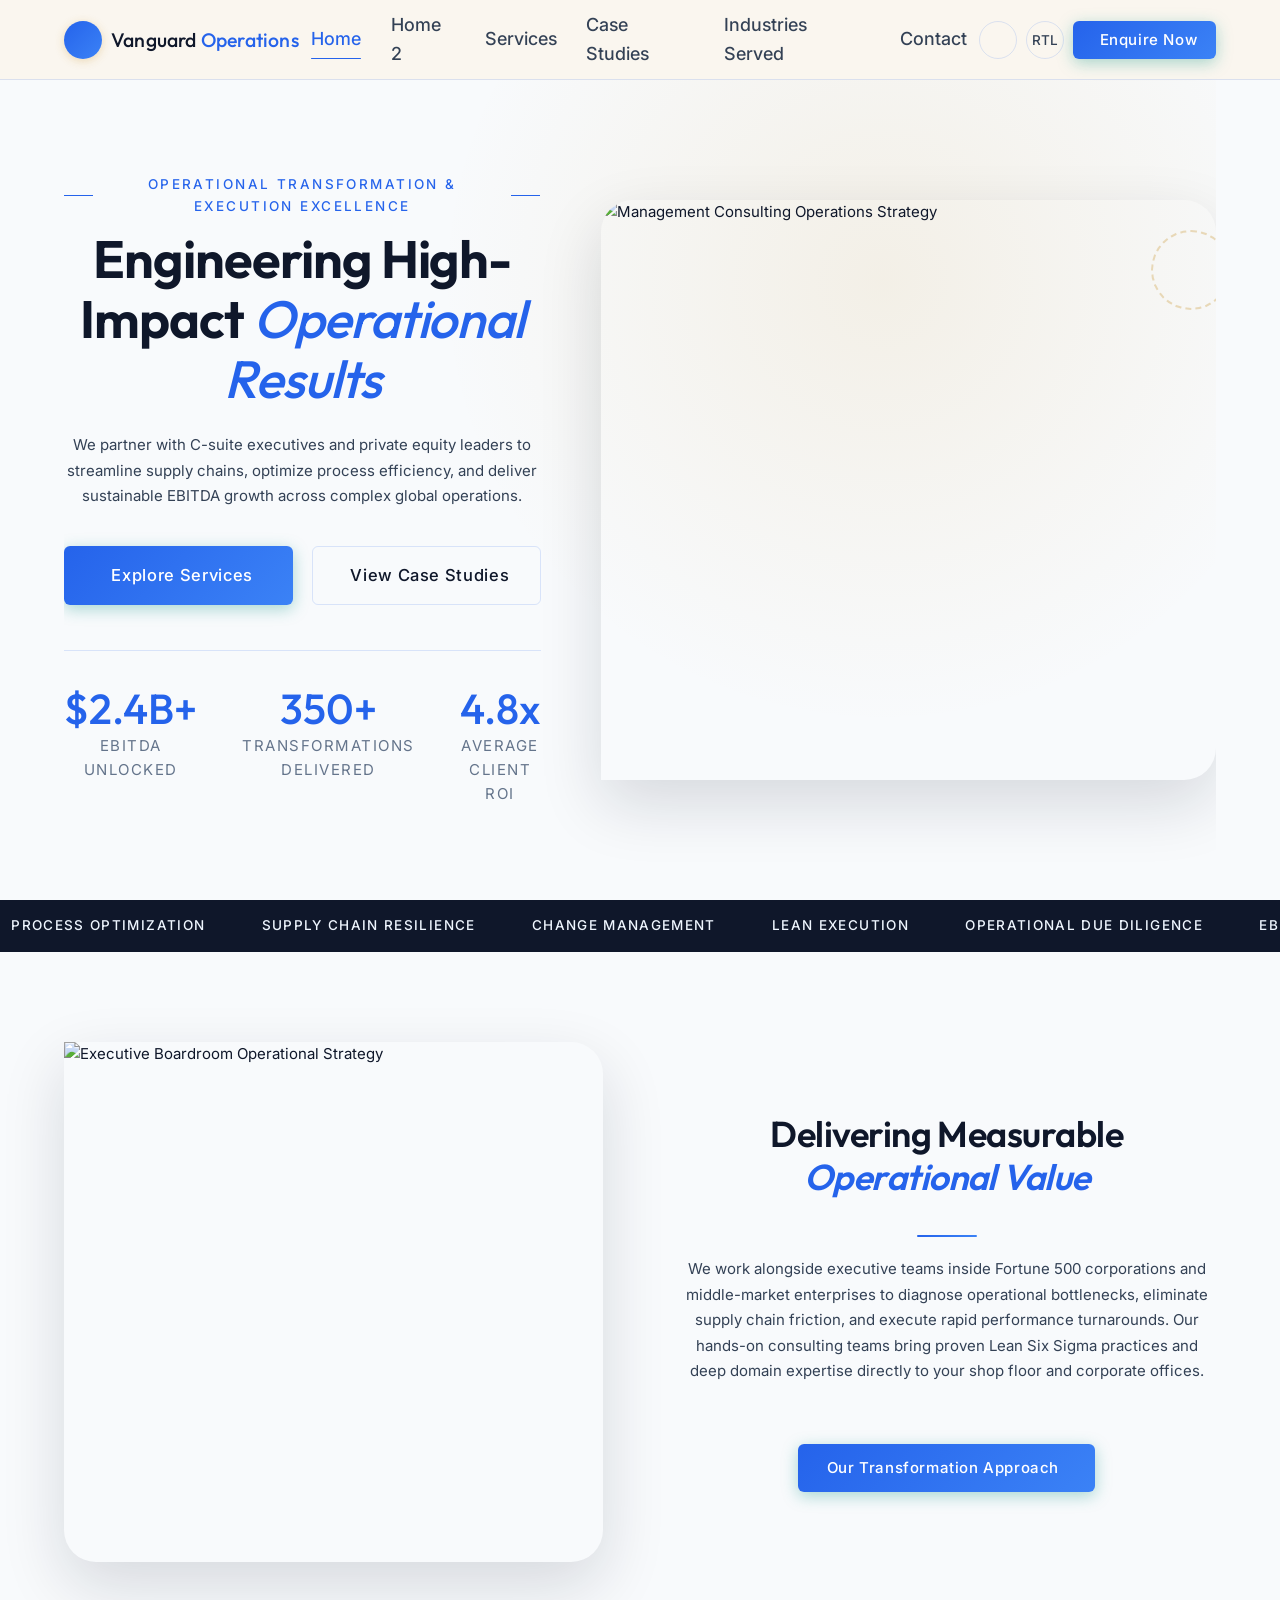
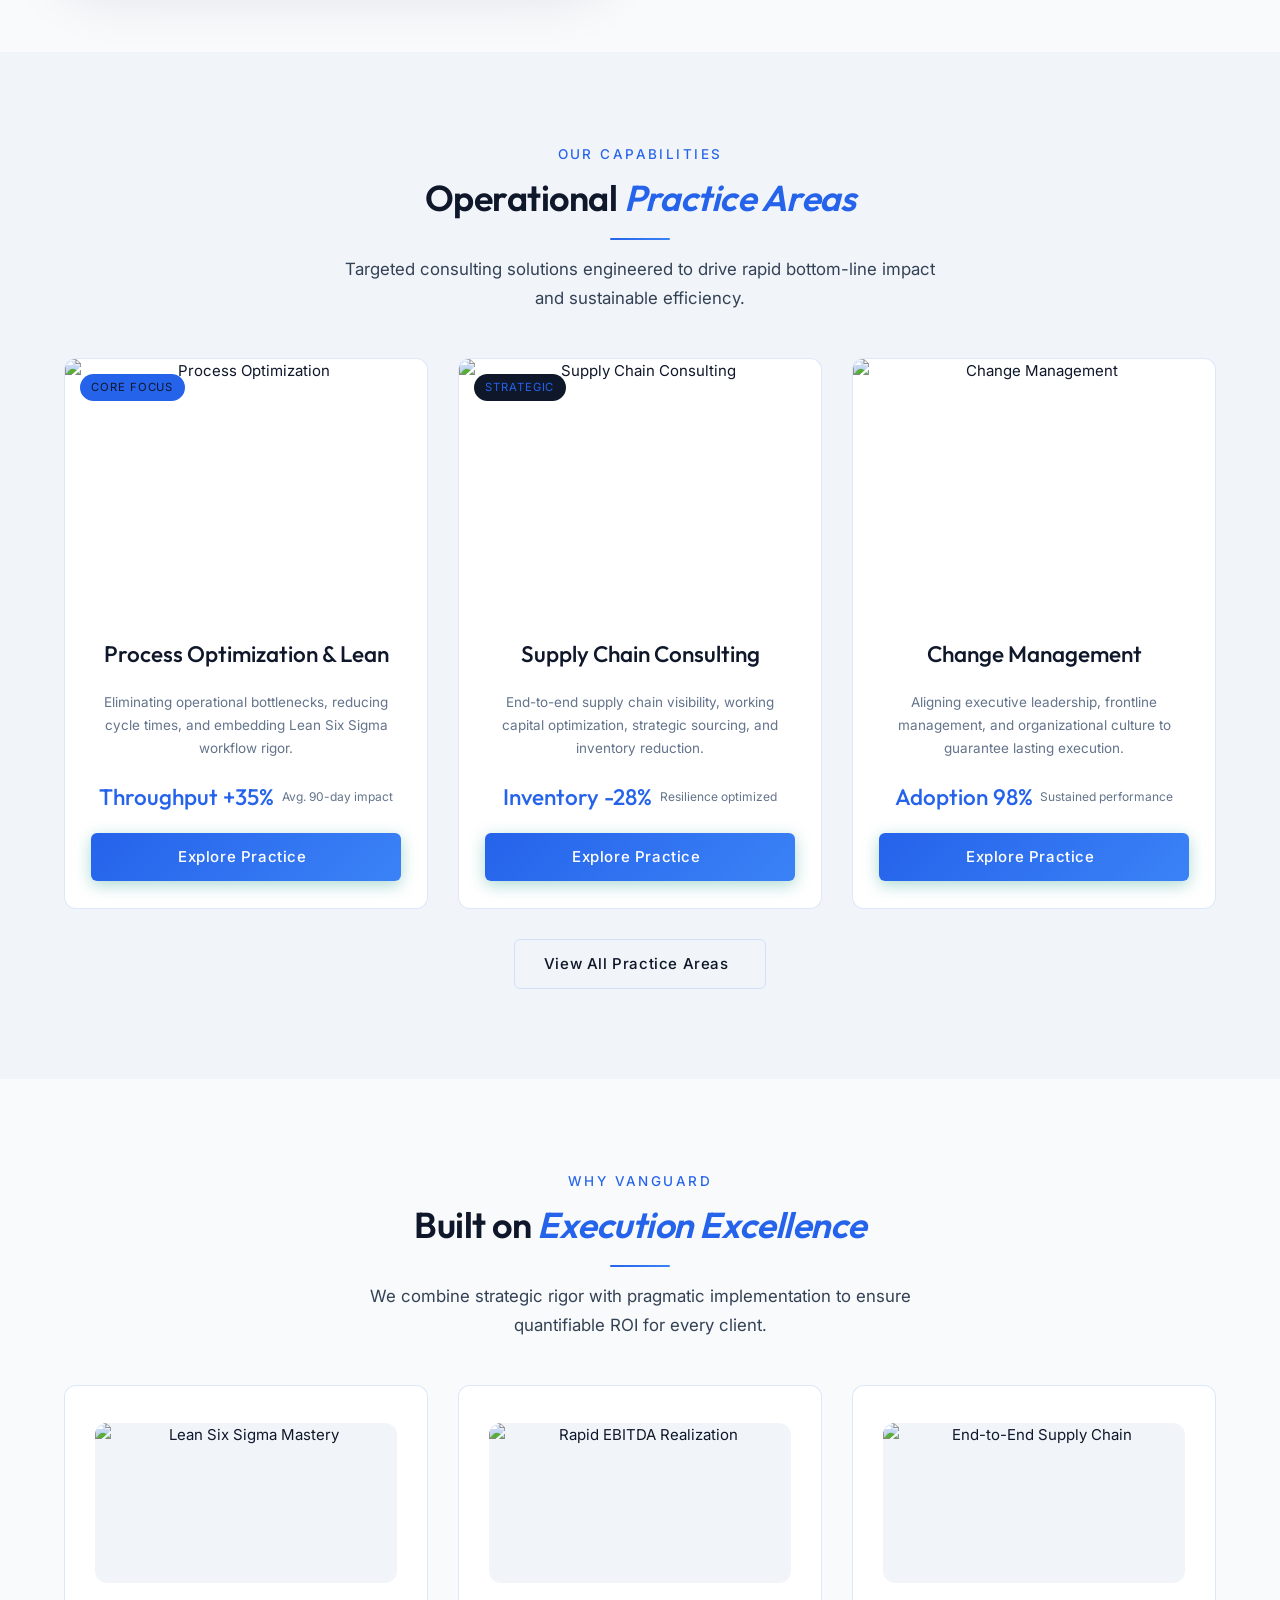
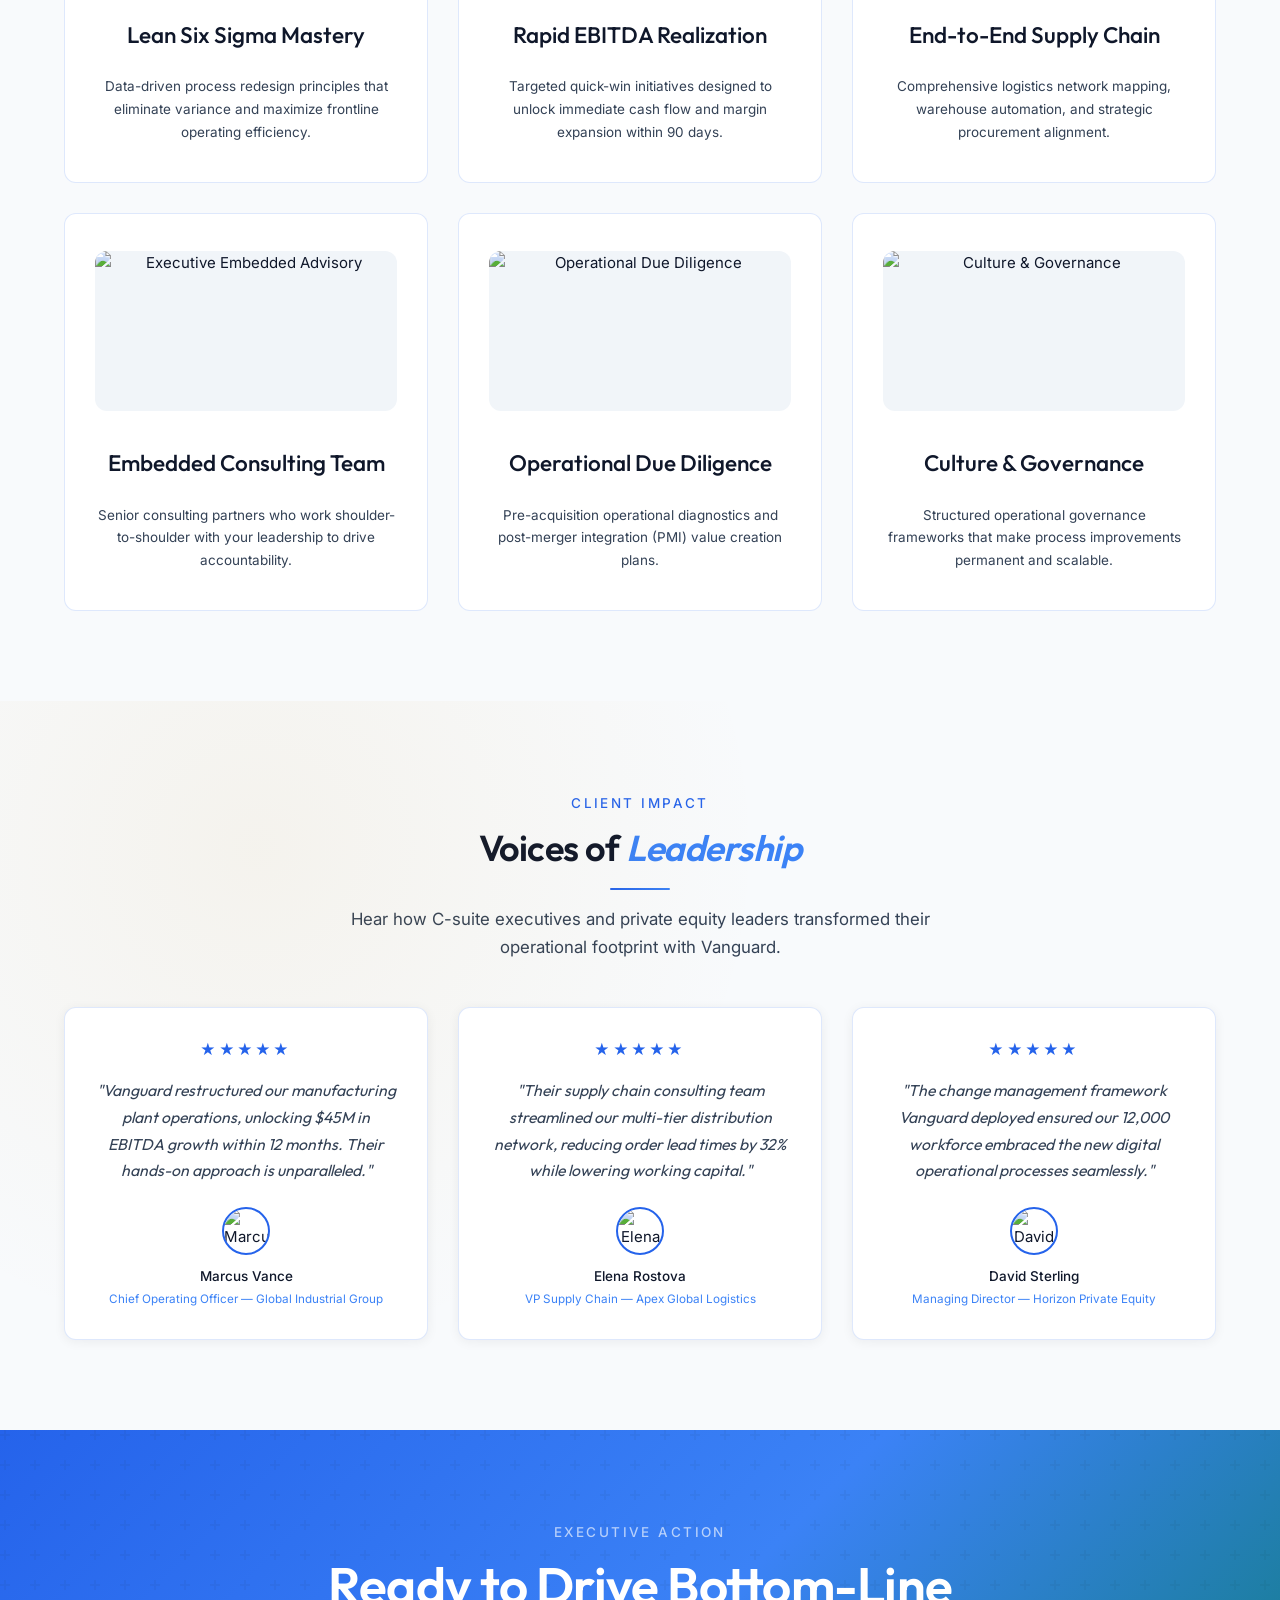
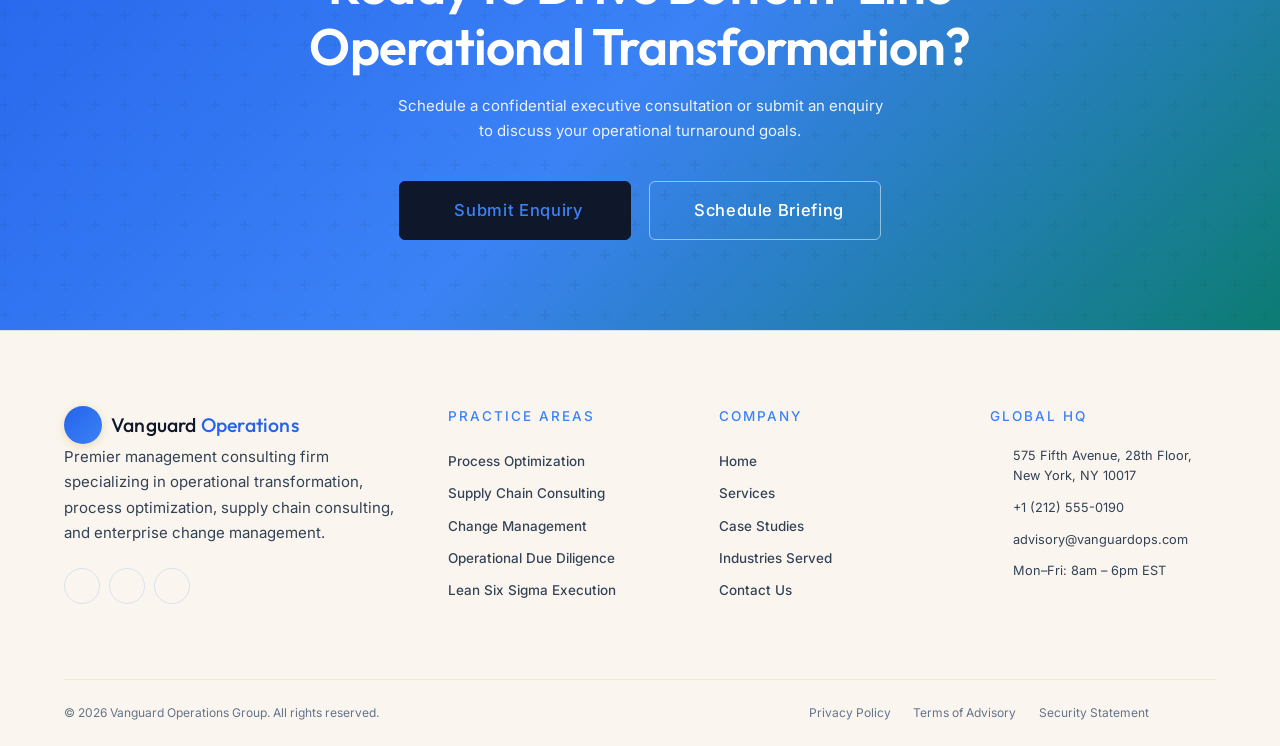
==== index.html @ e8872452 "Initial commit" ====
<!DOCTYPE html>
<html lang="en" data-theme="light" dir="ltr">

<head>
  <meta charset="UTF-8" />
  <meta name="viewport" content="width=device-width, initial-scale=1.0" />
  <title>Vanguard Operations Group — Operational Transformation & Management Consulting</title>
  <link rel="icon" href="assets/images/favicon.svg" type="image/svg+xml" />
  <link rel="icon" href="assets/images/favicon.png" type="image/png" />

  <link rel="apple-touch-icon" href="assets/images/favicon.png" />
  <meta name="description"
    content="Management consulting firm focused on operational transformation, process optimization, supply chain consulting, and change management. Sustainable EBITDA expansion for global enterprises." />

  <link rel="stylesheet" href="assets/css/style.css" />
  <link rel="stylesheet" href="assets/css/dark-mode.css" />
  <link rel="stylesheet" href="assets/css/rtl.css" />
  <link rel="stylesheet" href="https://cdnjs.cloudflare.com/ajax/libs/remixicon/4.2.0/remixicon.min.css" />
</head>

<body>

  <!-- Header -->
  <header class="header" id="header">
    <div class="header-inner">
      <a href="index.html" class="brand">
        <div class="brand-logo"><i class="ri-line-chart-line"></i></div>
        <div>
          <div class="brand-name">Vanguard <span>Operations</span></div>
        </div>
      </a>
      <!-- Desktop Nav -->
      <nav class="nav-desktop" aria-label="Main Navigation">
        <a href="index.html" class="nav-link active">Home</a>
        <a href="pages/home2.html" class="nav-link">Home 2</a>
        <a href="pages/services.html" class="nav-link">Services</a>
        <a href="pages/case-studies.html" class="nav-link">Case Studies</a>
        <a href="pages/industries.html" class="nav-link">Industries Served</a>
        <a href="pages/contact.html" class="nav-link">Contact</a>
      </nav>
      <!-- Actions -->
      <div class="header-actions">
        <button class="icon-btn theme-toggle" aria-label="Toggle Theme" title="Toggle Theme">
          <i class="ri-moon-line"></i>
        </button>
        <button class="icon-btn rtl-toggle" aria-label="Toggle RTL" title="Toggle Direction">
          RTL
        </button>
        <a href="pages/enquire.html" class="btn btn-primary btn-sm">
          <i class="ri-mail-send-line"></i> Enquire Now
        </a>
        <button class="hamburger" aria-label="Toggle Menu" aria-expanded="false">
          <span></span><span></span><span></span>
        </button>
      </div>
    </div>
  </header>

  <!-- Mobile Menu -->
  <div class="mobile-menu" id="mobile-menu">
    <a href="index.html" class="mobile-nav-link active">Home</a>
    <a href="pages/home2.html" class="mobile-nav-link">Home 2</a>
    <a href="pages/services.html" class="mobile-nav-link">Services</a>
    <a href="pages/case-studies.html" class="mobile-nav-link">Case Studies</a>
    <a href="pages/industries.html" class="mobile-nav-link">Industries Served</a>
    <a href="pages/contact.html" class="mobile-nav-link">Contact</a>
    <div class="mobile-actions">
      <button class="icon-btn theme-toggle" aria-label="Theme"><i class="ri-moon-line"></i></button>
      <button class="icon-btn rtl-toggle" aria-label="RTL">RTL</button>
      <a href="pages/enquire.html" class="btn btn-primary btn-sm"><i class="ri-mail-send-line"></i> Enquire Now</a>
    </div>
  </div>

  <main>

    <!-- ── SECTION 1: Hero ── -->
    <section class="section" style="padding-top:0; padding-bottom:0">
      <div class="container">
        <div class="hero">
          <div class="hero-content">
            <span class="hero-eyebrow">Operational Transformation & Execution Excellence</span>
            <h1>Engineering High-Impact <em>Operational Results</em></h1>
            <p class="hero-desc">
              We partner with C-suite executives and private equity leaders to streamline supply chains, optimize process efficiency, and deliver sustainable EBITDA growth across complex global operations.
            </p>
            <div class="hero-ctas">
              <a href="pages/services.html" class="btn btn-primary btn-lg">
                <i class="ri-settings-5-line"></i> Explore Services
              </a>
              <a href="pages/case-studies.html" class="btn btn-secondary btn-lg">
                <i class="ri-bar-chart-box-line"></i> View Case Studies
              </a>
            </div>
            <div class="hero-stats">
              <div>
                <span class="hero-stat-num">$2.4B+</span>
                <span class="hero-stat-label">EBITDA Unlocked</span>
              </div>
              <div>
                <span class="hero-stat-num">350+</span>
                <span class="hero-stat-label">Transformations Delivered</span>
              </div>
              <div>
                <span class="hero-stat-num">4.8x</span>
                <span class="hero-stat-label">Average Client ROI</span>
              </div>
            </div>
          </div>
          <div class="hero-visual">
            <img src="https://images.unsplash.com/photo-1551836022-d5d88e9218df?auto=format&fit=crop&w=1200&q=80"
              alt="Management Consulting Operations Strategy" class="hero-img-main" loading="eager" />

            <div class="hero-dot"></div>
          </div>
        </div>
      </div>
    </section>

    <!-- ── Marquee Strip ── -->
    <div class="marquee-strip">
      <div class="marquee-track">
        <span class="marquee-item"><i class="ri-settings-5-line"></i> Process Optimization</span>
        <span class="marquee-item"><i class="ri-truck-line"></i> Supply Chain Resilience</span>
        <span class="marquee-item"><i class="ri-team-line"></i> Change Management</span>
        <span class="marquee-item"><i class="ri-pulse-line"></i> Lean Execution</span>
        <span class="marquee-item"><i class="ri-shield-keyhole-line"></i> Operational Due Diligence</span>
        <span class="marquee-item"><i class="ri-funds-box-line"></i> EBITDA Expansion</span>
        <span class="marquee-item"><i class="ri-global-line"></i> Global Logistics</span>
      </div>
    </div>

    <!-- ── SECTION 2: About / Story ── -->
    <section class="about-section reveal" id="about">
      <div class="container">
        <div class="about-grid">
          <div class="about-img-wrap">
            <img src="https://images.unsplash.com/photo-1460925895917-afdab827c52f?auto=format&fit=crop&w=1000&q=80"
              alt="Executive Boardroom Operational Strategy" class="about-img-main" loading="lazy" />
          </div>
          <div>
            <h2 class="section-title" style="text-align:left"> Delivering Measurable <em
                style="font-style:italic;color:var(--gold)">Operational Value</em></h2>
            <div class="divider-gold" style="margin:1rem 0 1.5rem 0"></div>

            <p style="margin-bottom:2rem">
              We work alongside executive teams inside Fortune 500 corporations and middle-market enterprises to diagnose operational bottlenecks, eliminate supply chain friction, and execute rapid performance turnarounds. Our hands-on consulting teams bring proven Lean Six Sigma practices and deep domain expertise directly to your shop floor and corporate offices.
            </p>

            <div style="margin-top:2rem">
              <a href="pages/services.html" class="btn btn-primary">Our Transformation Approach <i class="ri-arrow-right-line"></i></a>
            </div>
          </div>
        </div>
      </div>
    </section>

    <!-- ── SECTION 3: Core Services ── -->
    <section class="products-section reveal" id="products">
      <div class="container">
        <div class="section-header">
          <span class="section-label">Our Capabilities</span>
          <h2 class="section-title">Operational <em style="font-style:italic;color:var(--gold)">Practice Areas</em></h2>
          <div class="divider-gold"></div>
          <p class="section-subtitle">Targeted consulting solutions engineered to drive rapid bottom-line impact and sustainable efficiency.</p>
        </div>
        <div class="products-grid">
          <div class="product-card reveal reveal-delay-1">
            <div class="product-card-img-wrap">
              <img
                src="https://images.unsplash.com/photo-1581091226825-a6a2a5aee158?auto=format&fit=crop&w=800&q=80"
                alt="Process Optimization" class="product-card-img" loading="lazy" />
              <span class="product-badge">Core Focus</span>
            </div>
            <div class="product-card-body">
              <h3>Process Optimization & Lean</h3>
              <p>Eliminating operational bottlenecks, reducing cycle times, and embedding Lean Six Sigma workflow rigor.</p>
              <div class="product-price">
                <span class="product-price-main">Throughput +35%</span>
                <span class="product-price-unit">Avg. 90-day impact</span>
              </div>
              <a href="pages/services.html" class="btn btn-primary w-full">Explore Practice <i
                  class="ri-arrow-right-line"></i></a>
            </div>
          </div>
          <div class="product-card reveal reveal-delay-2">
            <div class="product-card-img-wrap">
              <img
                src="https://images.unsplash.com/photo-1586528116311-ad8dd3c8310d?auto=format&fit=crop&w=800&q=80"
                alt="Supply Chain Consulting" class="product-card-img" loading="lazy" />
              <span class="product-badge" style="background:var(--espresso);color:var(--gold)">Strategic</span>
            </div>
            <div class="product-card-body">
              <h3>Supply Chain Consulting</h3>
              <p>End-to-end supply chain visibility, working capital optimization, strategic sourcing, and inventory reduction.</p>
              <div class="product-price">
                <span class="product-price-main">Inventory -28%</span>
                <span class="product-price-unit">Resilience optimized</span>
              </div>
              <a href="pages/services.html" class="btn btn-primary w-full">Explore Practice <i class="ri-arrow-right-line"></i></a>
            </div>
          </div>
          <div class="product-card reveal reveal-delay-3">
            <div class="product-card-img-wrap">
              <img src="https://images.unsplash.com/photo-1522071820081-009f0129c71c?auto=format&fit=crop&w=800&q=80"
                alt="Change Management" class="product-card-img" loading="lazy" />
            </div>
            <div class="product-card-body">
              <h3>Change Management</h3>
              <p>Aligning executive leadership, frontline management, and organizational culture to guarantee lasting execution.</p>
              <div class="product-price">
                <span class="product-price-main">Adoption 98%</span>
                <span class="product-price-unit">Sustained performance</span>
              </div>
              <a href="pages/services.html" class="btn btn-primary w-full">Explore Practice <i
                  class="ri-arrow-right-line"></i></a>
            </div>
          </div>
        </div>
        <div class="text-center mt-4">
          <a href="pages/services.html" class="btn btn-secondary">View All Practice Areas <i
              class="ri-arrow-right-line"></i></a>
        </div>
      </div>
    </section>

    <!-- ── SECTION 4: Why Vanguard ── -->
    <section class="features-section reveal" id="features">
      <div class="container">
        <div class="section-header">
          <span class="section-label">Why Vanguard</span>
          <h2 class="section-title">Built on <em style="font-style:italic;color:var(--gold)">Execution Excellence</em></h2>
          <div class="divider-gold"></div>
          <p class="section-subtitle">We combine strategic rigor with pragmatic implementation to ensure quantifiable ROI for every client.</p>
        </div>
        <div class="features-grid">
          <div class="feature-card reveal reveal-delay-1">
            <div class="feature-img-wrap">
              <img src="https://images.unsplash.com/photo-1454165804606-c3d57bc86b40?auto=format&fit=crop&w=600&q=80" alt="Lean Six Sigma Mastery"
                class="feature-img" />
            </div>
            <h3>Lean Six Sigma Mastery</h3>
            <p>Data-driven process redesign principles that eliminate variance and maximize frontline operating efficiency.</p>
          </div>
          <div class="feature-card reveal reveal-delay-2">
            <div class="feature-img-wrap">
              <img src="https://images.unsplash.com/photo-1551836022-d5d88e9218df?auto=format&fit=crop&w=600&q=80" alt="Rapid EBITDA Realization"
                class="feature-img" />
            </div>
            <h3>Rapid EBITDA Realization</h3>
            <p>Targeted quick-win initiatives designed to unlock immediate cash flow and margin expansion within 90 days.</p>
          </div>
          <div class="feature-card reveal reveal-delay-3">
            <div class="feature-img-wrap">
              <img src="https://images.unsplash.com/photo-1618042164219-62c820f10723?auto=format&fit=crop&w=600&q=80" alt="End-to-End Supply Chain"
                class="feature-img" />
            </div>
            <h3>End-to-End Supply Chain</h3>
            <p>Comprehensive logistics network mapping, warehouse automation, and strategic procurement alignment.</p>
          </div>
          <div class="feature-card reveal reveal-delay-1">
            <div class="feature-img-wrap">
              <img src="https://images.unsplash.com/photo-1573496359142-b8d87734a5a2?auto=format&fit=crop&w=600&q=80" alt="Executive Embedded Advisory"
                class="feature-img" />
            </div>
            <h3>Embedded Consulting Team</h3>
            <p>Senior consulting partners who work shoulder-to-shoulder with your leadership to drive accountability.</p>
          </div>
          <div class="feature-card reveal reveal-delay-2">
            <div class="feature-img-wrap">
              <img src="https://images.unsplash.com/photo-1507679799987-c73779587ccf?auto=format&fit=crop&w=600&q=80"
                alt="Operational Due Diligence" class="feature-img" />
            </div>
            <h3>Operational Due Diligence</h3>
            <p>Pre-acquisition operational diagnostics and post-merger integration (PMI) value creation plans.</p>
          </div>
          <div class="feature-card reveal reveal-delay-3">
            <div class="feature-img-wrap">
              <img src="https://images.unsplash.com/photo-1521737711867-e3b97375f902?auto=format&fit=crop&w=600&q=80" alt="Culture & Governance"
                class="feature-img" />
            </div>
            <h3>Culture & Governance</h3>
            <p>Structured operational governance frameworks that make process improvements permanent and scalable.</p>
          </div>
        </div>
      </div>
    </section>

    <!-- ── SECTION 5: Testimonials ── -->
    <section class="testimonials-section reveal" id="testimonials">
      <div class="container">
        <div class="section-header">
          <span class="section-label">Client Impact</span>
          <h2 class="section-title">Voices of <em style="font-style:italic;color:var(--gold-light)">Leadership</em></h2>
          <div class="divider-gold"></div>
          <p class="section-subtitle">Hear how C-suite executives and private equity leaders transformed their operational footprint with Vanguard.</p>
        </div>
        <div class="testimonials-grid">
          <div class="testimonial-card reveal reveal-delay-1">
            <div class="testimonial-stars">★★★★★</div>
            <p class="testimonial-text">"Vanguard restructured our manufacturing plant operations, unlocking $45M in EBITDA growth within 12 months. Their hands-on approach is unparalleled."</p>
            <img src="https://images.unsplash.com/photo-1560250097-0b93528c311a?w=150&h=150&fit=crop" alt="Marcus Vance"
              class="testimonial-avatar" loading="lazy" />
            <span class="testimonial-name">Marcus Vance</span>
            <span class="testimonial-role">Chief Operating Officer — Global Industrial Group</span>
          </div>
          <div class="testimonial-card reveal reveal-delay-2">
            <div class="testimonial-stars">★★★★★</div>
            <p class="testimonial-text">"Their supply chain consulting team streamlined our multi-tier distribution network, reducing order lead times by 32% while lowering working capital."</p>
            <img src="https://images.unsplash.com/photo-1573496359142-b8d87734a5a2?w=150&h=150&fit=crop" alt="Elena Rostova"
              class="testimonial-avatar" loading="lazy" />
            <span class="testimonial-name">Elena Rostova</span>
            <span class="testimonial-role">VP Supply Chain — Apex Global Logistics</span>
          </div>
          <div class="testimonial-card reveal reveal-delay-3">
            <div class="testimonial-stars">★★★★★</div>
            <p class="testimonial-text">"The change management framework Vanguard deployed ensured our 12,000 workforce embraced the new digital operational processes seamlessly."</p>
            <img src="https://images.unsplash.com/photo-1519085360753-af0119f7cbe7?w=150&h=150&fit=crop" alt="David Sterling"
              class="testimonial-avatar" loading="lazy" />
            <span class="testimonial-name">David Sterling</span>
            <span class="testimonial-role">Managing Director — Horizon Private Equity</span>
          </div>
        </div>
      </div>
    </section>

    <!-- ── SECTION 6: CTA ── -->
    <section class="cta-section reveal">
      <div class="container">
        <span class="section-label" style="opacity:0.8">Executive Action</span>
        <h2>Ready to Drive Bottom-Line <br>Operational Transformation?</h2>
        <p>Schedule a confidential executive consultation or submit an enquiry to discuss your operational turnaround goals.</p>
        <div class="cta-btns">
          <a href="pages/contact.html" class="btn btn-dark btn-lg"><i class="ri-mail-send-line"></i> Submit Enquiry</a>
          <a href="pages/contact.html" class="btn btn-outline-white btn-lg"><i class="ri-phone-line"></i> Schedule Briefing</a>
        </div>
      </div>
    </section>

  </main>

  <!-- Footer -->
  <footer class="footer">
    <div class="container">
      <div class="footer-grid">
        <div class="footer-brand">
          <a href="index.html" class="brand">
            <div class="brand-logo"><i class="ri-line-chart-line"></i></div>
            <div class="brand-name">Vanguard <span>Operations</span></div>
          </a>
          <p class="footer-desc">Premier management consulting firm specializing in operational transformation, process optimization, supply chain consulting, and enterprise change management.</p>
          <div class="footer-socials">
            <a href="#" class="footer-social" aria-label="LinkedIn"><i class="ri-linkedin-line"></i></a>
            <a href="#" class="footer-social" aria-label="Twitter"><i class="ri-twitter-x-line"></i></a>
            <a href="#" class="footer-social" aria-label="YouTube"><i class="ri-youtube-line"></i></a>
          </div>
        </div>
        <div class="footer-col">
          <div class="footer-title">Practice Areas</div>
          <div class="footer-links">
            <a href="pages/services.html" class="footer-link">Process Optimization</a>
            <a href="pages/services.html" class="footer-link">Supply Chain Consulting</a>
            <a href="pages/services.html" class="footer-link">Change Management</a>
            <a href="pages/services.html" class="footer-link">Operational Due Diligence</a>
            <a href="pages/services.html" class="footer-link">Lean Six Sigma Execution</a>
          </div>
        </div>
        <div class="footer-col">
          <div class="footer-title">Company</div>
          <div class="footer-links">
            <a href="index.html" class="footer-link">Home</a>
            <a href="pages/services.html" class="footer-link">Services</a>
            <a href="pages/case-studies.html" class="footer-link">Case Studies</a>
            <a href="pages/industries.html" class="footer-link">Industries Served</a>
            <a href="pages/contact.html" class="footer-link">Contact Us</a>
          </div>
        </div>
        <div class="footer-col">
          <div class="footer-title">Global HQ</div>
          <div class="footer-links">
            <div class="footer-contact-item"><i class="ri-map-pin-line"></i><span>575 Fifth Avenue, 28th Floor, New York, NY 10017</span></div>
            <div class="footer-contact-item"><i class="ri-phone-line"></i><span>+1 (212) 555-0190</span></div>
            <div class="footer-contact-item"><i class="ri-mail-line"></i><span>advisory@vanguardops.com</span></div>
            <div class="footer-contact-item"><i class="ri-time-line"></i><span>Mon–Fri: 8am – 6pm EST</span></div>
          </div>
        </div>
      </div>
      <div class="footer-bottom">
        <p>© 2026 Vanguard Operations Group. All rights reserved.</p>
        <div class="footer-bottom-links">
          <a href="#">Privacy Policy</a>
          <a href="#">Terms of Advisory</a>
          <a href="#">Security Statement</a>
        </div>
      </div>
    </div>
  </footer>

  <script src="assets/js/main.js"></script>
</body>

</html>
---- assets/css/style.css ----
/* ============================================================
   VANGUARD OPERATIONS GROUP — Executive Operations Stylesheet
   Color Palette: Executive Slate Navy | Corporate Cobalt Blue | Crisp Off-White
   ============================================================ */

@import url('https://fonts.googleapis.com/css2?family=Inter:wght@100..900&family=Outfit:wght@100..900&display=swap');

/* ── CSS Variables ─────────────────────────────────────── */
:root {
  --espresso: #0F172A;
  /* Executive dark slate navy */
  --gold: #2563EB;
  /* Sharp corporate cobalt blue */
  --gold-light: #3B82F6;
  /* Vibrant electric sapphire */
  --gold-pale: #EFF6FF;
  /* Crisp ice blue tint */
  --ivory: #F8FAFC;
  /* Premium executive off-white */
  --ivory-dark: #F1F5F9;
  /* Soft light slate-grey */
  --ivory-mid: #E2E8F0;
  /* Medium slate border tint */
  --text-primary: #0F172A;
  /* Deep executive slate dark */
  --text-secondary: #334155;
  /* Slate charcoal body text */
  --text-muted: #64748B;
  /* Muted slate-grey */
  --bg-primary: #F8FAFC;
  /* Premium crisp light background */
  --bg-secondary: #F1F5F9;
  /* Soft executive light background */
  --bg-card: #FFFFFF;
  --border: rgba(37, 99, 235, 0.15);
  --shadow-sm: 0 2px 12px rgba(15, 23, 42, 0.06);
  --shadow-md: 0 8px 32px rgba(15, 23, 42, 0.10);
  --shadow-lg: 0 24px 64px rgba(15, 23, 42, 0.14);
  --shadow-gold: 0 8px 32px rgba(37, 99, 235, 0.22);
  --radius-sm: 6px;
  --radius-md: 12px;
  --radius-lg: 20px;
  --radius-xl: 32px;
  --font-display: 'Outfit', sans-serif;
  --font-body: 'Inter', sans-serif;
  --font-accent: 'Outfit', sans-serif;
  --transition: all 0.35s cubic-bezier(0.25, 0.46, 0.45, 0.94);
  --transition-fast: all 0.2s ease;
  --header-h: 80px;
  --section-pad: 100px;
  --container: 1280px;
}

/* ── Reset ──────────────────────────────────────────────── */
*,
*::before,
*::after {
  box-sizing: border-box;
  margin: 0;
  padding: 0;
}

html {
  scroll-behavior: smooth;
  font-size: 16px;
}

body {
  font-family: var(--font-body);
  background: var(--bg-primary);
  color: var(--text-primary);
  line-height: 1.6;
  overflow-x: hidden;
  transition: background 0.4s ease, color 0.4s ease;
}

img {
  max-width: 100%;
  height: auto;
  display: block;
}

a {
  text-decoration: none;
  color: inherit;
}

ul {
  list-style: none;
}

button {
  cursor: pointer;
  border: none;
  background: none;
  font-family: var(--font-body);
}

input,
textarea,
select {
  font-family: var(--font-body);
}

/* ── Scrollbar ──────────────────────────────────────────── */
::-webkit-scrollbar {
  width: 6px;
}

::-webkit-scrollbar-track {
  background: var(--bg-secondary);
}

::-webkit-scrollbar-thumb {
  background: var(--gold);
  border-radius: 3px;
}

/* ── Container ──────────────────────────────────────────── */
.container {
  width: 90%;
  max-width: var(--container);
  margin: 0 auto;
}

.container--sm {
  max-width: 860px;
}

.container--xs {
  max-width: 640px;
}

/* ── Typography ─────────────────────────────────────────── */
h1,
h2,
h3,
h4,
h5,
h6 {
  font-family: var(--font-display);
  line-height: 1.2;
  color: var(--text-primary);
}

h1 {
  font-size: clamp(4.5rem, 8vw, 6rem);
  font-weight: 580;
  letter-spacing: -0.02em;
}

h2 {
  font-size: clamp(3rem, 6vw, 4.5rem);
  font-weight: 540;
  letter-spacing: -0.01em;
}

h3 {
  font-size: clamp(2rem, 4vw, 3rem);
  font-weight: 520;
}

h4,
h5,
h6 {
  font-size: clamp(1.5rem, 3vw, 2rem);
  font-weight: 500;
}

p {
  font-size: clamp(0.9rem, 2vw, 1.2rem);
  font-weight: 410;
  color: var(--text-secondary);
  line-height: 1.75;
}

strong,
b {
  font-weight: 500;
}

/* ── Section Headings ───────────────────────────────────── */
.section-label {
  display: inline-block;
  font-family: var(--font-body);
  font-size: clamp(0.9rem, 2vw, 1.2rem);
  font-weight: 480;
  letter-spacing: 0.2em;
  text-transform: uppercase;
  color: var(--gold);
  margin-bottom: 1rem;
}

.section-title {
  font-family: var(--font-display);
  font-weight: inherit;
  color: var(--text-primary);
  margin-bottom: 1.25rem;
  text-align: center;
}

.section-subtitle {
  font-family: var(--font-body);
  color: var(--text-secondary);
  font-size: clamp(1.1rem, 2.5vw, 1.5rem);
  font-weight: 480;
  max-width: 600px;
  margin: 0 auto 3rem;
  text-align: center;
  line-height: 1.8;
}

.section-header {
  text-align: center;
  margin-bottom: 3.5rem;
}

.divider-gold {
  width: 60px;
  height: 2px;
  background: linear-gradient(90deg, var(--gold), var(--gold-light));
  margin: 1.25rem auto;
  border-radius: 2px;
}

/* ── Buttons ─────────────────────────────────────────────── */
.btn {
  display: inline-flex;
  align-items: center;
  justify-content: center;
  gap: 0.5rem;
  padding: 0.85rem 2rem;
  border-radius: var(--radius-sm);
  font-family: var(--font-body);
  font-size: clamp(0.9rem, 2vw, 1.2rem);
  font-weight: 510;
  letter-spacing: 0.04em;
  transition: var(--transition);
  position: relative;
  overflow: hidden;
  white-space: nowrap;
}

.btn::before {
  content: '';
  position: absolute;
  inset: 0;
  background: rgba(255, 255, 255, 0.1);
  opacity: 0;
  transition: var(--transition-fast);
}

.btn:hover::before {
  opacity: 1;
}

.btn-primary {
  background: linear-gradient(135deg, var(--gold), var(--gold-light));
  color: #ffffff;
  box-shadow: 0 4px 16px rgba(13, 148, 136, 0.35);
}

.btn-primary:hover {
  transform: translateY(-2px);
  box-shadow: 0 8px 28px rgba(13, 148, 136, 0.45);
  color: #ffffff;
}

.btn-secondary {
  background: transparent;
  color: var(--text-primary);
  border: 1.5px solid var(--border);
}

.btn-secondary:hover {
  border-color: var(--gold);
  color: var(--gold);
  transform: translateY(-2px);
  background: rgba(200, 146, 42, 0.06);
}

.btn-outline-white {
  background: transparent;
  color: #fff;
  border: 1.5px solid rgba(255, 255, 255, 0.5);
}

.btn-outline-white:hover {
  background: rgba(255, 255, 255, 0.12);
  border-color: #fff;
  transform: translateY(-2px);
}

.btn-dark {
  background: var(--espresso);
  color: var(--gold-light);
  border: 1.5px solid var(--espresso);
}

.btn-dark:hover {
  background: #2d1c0c;
  transform: translateY(-2px);
  box-shadow: var(--shadow-md);
}

.btn-sm {
  padding: 0.6rem 1.4rem;
  font-size: 0.9rem;
}

.btn-lg {
  padding: 1.1rem 2.6rem;
  font-size: 1rem;
}

.btn i {
  font-size: 0.95em;
}

/* ── Cards ───────────────────────────────────────────────── */
.card {
  background: var(--bg-card);
  border-radius: var(--radius-md);
  border: 1px solid var(--border);
  overflow: hidden;
  transition: var(--transition);
  text-align: center;
}

.card:hover {
  transform: translateY(-6px);
  box-shadow: var(--shadow-lg);
  border-color: rgba(200, 146, 42, 0.4);
}

.card-body {
  padding: 2rem;
}

.card-img {
  width: 100%;
  height: 220px;
  object-fit: cover;
  transition: var(--transition);
}

.card:hover .card-img {
  transform: scale(1.03);
}

.card-img-wrap {
  overflow: hidden;
}

/* ── Header / Navigation ────────────────────────────────── */
.header {
  position: fixed;
  top: 0;
  left: 0;
  right: 0;
  height: var(--header-h);
  z-index: 1000;
  background: rgba(250, 246, 238, 0.92);
  backdrop-filter: blur(16px);
  -webkit-backdrop-filter: blur(16px);
  border-bottom: 1px solid var(--border);
  transition: var(--transition);
}

.header.scrolled {
  box-shadow: var(--shadow-md);
  background: rgba(250, 246, 238, 0.97);
}

.header-inner {
  display: flex;
  align-items: center;
  justify-content: space-between;
  height: 100%;
  width: 90%;
  max-width: var(--container);
  margin: 0 auto;
}

/* Brand */
.brand {
  display: flex;
  align-items: center;
  gap: 0.6rem;
  text-decoration: none;
  flex-shrink: 0;
}

.brand-logo {
  width: 38px;
  height: 38px;
  background: linear-gradient(135deg, var(--gold), var(--gold-light));
  border-radius: 50%;
  display: flex;
  align-items: center;
  justify-content: center;
  font-size: 1.1rem;
  color: var(--espresso);
  font-weight: 500;
  box-shadow: 0 2px 10px rgba(200, 146, 42, 0.3);
  transition: var(--transition);
}

.brand:hover .brand-logo {
  transform: rotate(10deg) scale(1.05);
}

.brand-name {
  font-family: var(--font-display);
  font-size: 1.3rem;
  font-weight: 500;
  color: var(--text-primary);
  letter-spacing: 0.01em;
  line-height: 1.1;
}

.brand-name span {
  color: var(--gold);
}

.brand-tagline {
  font-family: var(--font-body);
  font-size: 0.6rem;
  letter-spacing: 0.12em;
  text-transform: uppercase;
  color: var(--text-muted);
  display: block;
}

/* Desktop Nav */
.nav-desktop {
  display: none;
  align-items: center;
  gap: 0.25rem;
}

.nav-link {
  font-family: var(--font-body);
  font-size: clamp(0.9rem, 2vw, 1.2rem);
  font-weight: 480;
  color: var(--text-secondary);
  padding: 0.5rem 0.85rem;
  border-radius: var(--radius-sm);
  transition: var(--transition-fast);
  position: relative;
}

.nav-link::after {
  content: '';
  position: absolute;
  bottom: 2px;
  left: 50%;
  right: 50%;
  height: 1.5px;
  background: var(--gold);
  transition: var(--transition-fast);
  border-radius: 2px;
}

.nav-link:hover {
  color: var(--gold);
}

.nav-link:hover::after,
.nav-link.active::after {
  left: 0.85rem;
  right: 0.85rem;
}

.nav-link.active {
  color: var(--gold);
}

/* Header Actions */
.header-actions {
  display: flex;
  align-items: center;
  gap: 0.6rem;
}

.icon-btn {
  width: 38px;
  height: 38px;
  border-radius: 50%;
  display: flex;
  align-items: center;
  justify-content: center;
  font-size: 0.9rem;
  color: var(--text-secondary);
  border: 1px solid var(--border);
  background: transparent;
  transition: var(--transition-fast);
  font-weight: 500;
}

.header-actions .icon-btn,
.header-actions .btn {
  display: none;
}

.header-actions .btn-sm {
  height: 38px;
  padding: 0 1.25rem;
  box-sizing: border-box;
}

@media (min-width: 1024px) {

  .header-actions .icon-btn,
  .header-actions .btn {
    display: inline-flex;
    align-items: center;
    justify-content: center;
    height: 38px;
  }
}

.icon-btn:hover {
  color: var(--gold);
  border-color: var(--gold);
  background: rgba(200, 146, 42, 0.06);
  transform: scale(1.05);
}

/* Hamburger */
.hamburger {
  display: flex;
  flex-direction: column;
  justify-content: space-between;
  width: 28px;
  height: 20px;
  cursor: pointer;
  padding: 0;
  background: transparent;
  border: none;
  z-index: 2000;
  position: relative;
  flex-shrink: 0;
}

.hamburger span {
  display: block;
  width: 100%;
  height: 3px;
  background-color: var(--text-primary);
  border-radius: 4px;
  transition: var(--transition);
}

.hamburger.open span:nth-child(1) {
  transform: translateY(8px) rotate(45deg);
}

.hamburger.open span:nth-child(2) {
  opacity: 0;
}

.hamburger.open span:nth-child(3) {
  transform: translateY(-8px) rotate(-45deg);
}

/* Mobile Menu */
.mobile-menu {
  position: fixed;
  top: var(--header-h);
  left: 0;
  right: 0;
  background: var(--bg-primary);
  border-bottom: 1px solid var(--border);
  padding: 1.5rem;
  z-index: 999;
  transform: translateY(-110%);
  opacity: 0;
  transition: var(--transition);
  box-shadow: var(--shadow-lg);
}

.mobile-menu.open {
  transform: translateY(0);
  opacity: 1;
}

.mobile-nav-link {
  display: block;
  padding: 1rem;
  font-family: var(--font-body);
  font-size: 1.05rem;
  font-weight: 500;
  color: var(--text-secondary);
  border-radius: var(--radius-sm);
  transition: var(--transition-fast);
  border-bottom: 1px solid var(--border);
  text-align: center;
}

.mobile-nav-link:hover {
  color: var(--gold);
  background: rgba(200, 146, 42, 0.06);
}

.mobile-nav-link.active {
  color: var(--gold) !important;
  background: rgba(200, 146, 42, 0.08) !important;
  font-weight: 500;
}

.mobile-nav-link:last-child {
  border-bottom: none;
}

.mobile-actions {
  display: flex;
  flex-wrap: wrap;
  align-items: center;
  justify-content: center;
  gap: 1.25rem;
  padding-top: 2rem;
  margin-top: 1rem;
  border-top: 1px solid var(--border);
}

.mobile-actions .btn {
  width: 100%;
  justify-content: center;
}

/* Desktop only: show at 1024+ */
@media (min-width: 1024px) {
  .nav-desktop {
    display: flex;
  }

  .hamburger {
    display: none;
  }

  .mobile-menu {
    display: none !important;
  }
}

/* ── Main Content Offset ────────────────────────────────── */
main {
  padding-top: var(--header-h);
}

/* ── Hero Section ───────────────────────────────────────── */
.hero {
  min-height: calc(100vh - var(--header-h));
  display: grid;
  grid-template-columns: 0.8fr 1.2fr;
  /* Increased image side width */
  align-items: center;
  gap: 4rem;
  padding: 5rem 0;
  position: relative;
  overflow: hidden;
}

.hero::before {
  content: '';
  position: absolute;
  top: -30%;
  right: -10%;
  width: 70vw;
  height: 70vw;
  max-width: 900px;
  max-height: 900px;
  border-radius: 50%;
  background: radial-gradient(circle, rgba(200, 146, 42, 0.1) 0%, transparent 70%);
  pointer-events: none;
}

.hero-content {
  animation: fadeInUp 0.9s ease both;
  display: flex;
  flex-direction: column;
  align-items: center;
  text-align: center;
}

.hero-eyebrow {
  display: inline-flex;
  align-items: center;
  justify-content: center;
  gap: 1rem;
  font-size: clamp(0.9rem, 2vw, 1.2rem);
  font-weight: 480;
  letter-spacing: 0.2em;
  text-transform: uppercase;
  color: var(--gold);
  margin-bottom: 1.5rem;
}

.hero-eyebrow::before,
.hero-eyebrow::after {
  content: '';
  display: block;
  width: 40px;
  height: 1.5px;
  background: var(--gold);
}

.hero h1 {
  font-family: var(--font-display);
  font-size: clamp(4.5rem, 8vw, 6rem);
  font-weight: 580;
  margin-bottom: 1.5rem;
  color: var(--text-primary);
}

.hero h1 em {
  font-style: italic;
  color: var(--gold);
  font-weight: 500;
}

.hero-desc {
  font-size: 1.05rem;
  color: var(--text-secondary);
  margin-bottom: 2.5rem;
  max-width: 540px;
  margin-left: auto;
  margin-right: auto;
  line-height: 1.8;
}

.hero-ctas {
  display: grid;
  grid-auto-flow: column;
  grid-auto-columns: 1fr;
  gap: 1.25rem;
  justify-content: center;
  max-width: max-content;
  margin: 0 auto;
}

.hero-ctas .btn {
  justify-content: center;
  white-space: nowrap;
}

@media (max-width: 550px) {
  .hero-ctas {
    grid-auto-flow: row;
    grid-auto-columns: unset;
    grid-template-columns: 1fr;
    width: 100%;
    max-width: 280px;
    margin: 0 auto;
  }
}

.hero-stats {
  display: flex;
  gap: 3rem;
  margin-top: 3rem;
  padding-top: 2.5rem;
  border-top: 1px solid var(--border);
  justify-content: center;
  width: 100%;
}

.hero-stat-num {
  font-family: var(--font-display);
  font-size: clamp(2rem, 4vw, 3rem);
  font-weight: 520;
  color: var(--gold);
  line-height: 1;
  display: block;
}

.hero-stat-label {
  font-size: clamp(0.75rem, 1.5vw, 1rem);
  font-weight: 400;
  letter-spacing: 0.1em;
  text-transform: uppercase;
  color: var(--text-muted);
  display: block;
  margin-top: 0.25rem;
}

.hero-visual {
  position: relative;
  animation: fadeInRight 0.9s ease 0.2s both;
}

.hero-img-main {
  width: 100%;
  height: 580px;
  object-fit: cover;
  border-radius: var(--radius-xl) var(--radius-xl) var(--radius-xl) 0;
  box-shadow: var(--shadow-lg);
}

.hero-badge {
  position: absolute;
  bottom: 2.5rem;
  left: -2rem;
  background: var(--bg-card);
  border: 1px solid var(--border);
  border-radius: var(--radius-md);
  padding: 1rem 1.5rem;
  box-shadow: var(--shadow-md);
  display: flex;
  align-items: center;
  gap: 1rem;
  animation: floatY 4s ease-in-out infinite;
}

.hero-badge-icon {
  width: 44px;
  height: 44px;
  background: linear-gradient(135deg, var(--gold), var(--gold-light));
  border-radius: 50%;
  display: flex;
  align-items: center;
  justify-content: center;
  font-size: 1.2rem;
  color: var(--espresso);
}

.hero-badge-text strong {
  display: block;
  font-family: var(--font-display);
  font-size: 1rem;
  color: var(--text-primary);
}

.hero-badge-text span {
  font-size: 0.75rem;
  color: var(--text-muted);
}

.hero-dot {
  position: absolute;
  top: 2rem;
  right: -1rem;
  width: 80px;
  height: 80px;
  border: 2px dashed rgba(200, 146, 42, 0.3);
  border-radius: 50%;
  animation: rotateSlow 12s linear infinite;
}

@media (max-width: 1024px) {
  .hero {
    grid-template-columns: 1fr;
    text-align: center;
    padding: 3rem 0;
    min-height: auto;
  }

  .hero-content {
    order: 1;
  }

  .hero-visual {
    order: 2;
  }

  .hero-desc {
    margin: 0 auto 2rem;
  }

  .hero-ctas {
    justify-content: center;
  }

  .hero-stats {
    justify-content: center;
  }

  .hero-img-main {
    height: 520px;
    border-radius: var(--radius-xl);
  }

  .hero-badge {
    display: none;
  }
}

/* ── Marquee Strip ──────────────────────────────────────── */
.marquee-strip {
  background: var(--espresso);
  padding: 1rem 0;
  overflow: hidden;
}

.marquee-track {
  display: flex;
  gap: 3rem;
  animation: marquee 30s linear infinite;
  width: max-content;
}

.marquee-item {
  display: flex;
  align-items: center;
  gap: 0.75rem;
  color: var(--gold-pale);
  font-size: 0.9rem;
  font-weight: 500;
  letter-spacing: 0.1em;
  text-transform: uppercase;
  white-space: nowrap;
}

.marquee-item i {
  color: var(--gold);
  font-size: 0.7rem;
}

/* ── About Section ──────────────────────────────────────── */
.about-section {
  padding: var(--section-pad) 0;
}

.about-grid {
  display: grid;
  grid-template-columns: 1fr 1fr;
  gap: 5rem;
  align-items: center;
}

.about-img-wrap {
  position: relative;
}

.about-img-main {
  width: 100%;
  height: 520px;
  object-fit: cover;
  border-radius: 0 var(--radius-xl) var(--radius-xl) var(--radius-xl);
  box-shadow: var(--shadow-lg);
}

.about-img-accent {
  position: absolute;
  bottom: -2rem;
  right: -2rem;
  width: 180px;
  height: 180px;
  object-fit: cover;
  border-radius: var(--radius-md);
  border: 4px solid var(--bg-primary);
  box-shadow: var(--shadow-md);
}

.about-floater {
  position: absolute;
  top: 2rem;
  right: -1.5rem;
  background: linear-gradient(135deg, var(--gold), var(--gold-light));
  color: var(--espresso);
  padding: 1rem 1.5rem;
  border-radius: var(--radius-md);
  font-family: var(--font-display);
  font-size: 1.5rem;
  font-weight: 500;
  box-shadow: var(--shadow-gold);
  text-align: center;
  line-height: 1.1;
}

.about-floater small {
  display: block;
  font-family: var(--font-body);
  font-size: 0.75rem;
  letter-spacing: 0.1em;
  text-transform: uppercase;
  font-weight: 400;
}

.about-features {
  display: grid;
  grid-template-columns: 1fr 1fr;
  gap: 1.25rem;
  margin-top: 2.5rem;
}

.about-feature-item {
  display: flex;
  align-items: flex-start;
  gap: 0.75rem;
}

.about-feature-icon {
  width: 36px;
  height: 36px;
  background: rgba(200, 146, 42, 0.1);
  border-radius: 8px;
  display: flex;
  align-items: center;
  justify-content: center;
  color: var(--gold);
  font-size: 1rem;
  flex-shrink: 0;
  margin-top: 2px;
}

.about-feature-text strong {
  display: block;
  font-size: 0.88rem;
  color: var(--text-primary);
  font-weight: 500;
  margin-bottom: 0.2rem;
}

.about-feature-text span {
  font-size: 0.8rem;
  color: var(--text-muted);
}

/* Internal centering for desktop columns */
@media (min-width: 1024px) {
  .about-grid>div:last-child {
    text-align: center;
    display: flex;
    flex-direction: column;
    align-items: center;
  }

  .about-grid .divider-gold {
    margin: 1.25rem auto !important;
  }

  .about-grid .section-title {
    text-align: center !important;
  }
}

@media (max-width: 1023px) {
  .about-grid {
    grid-template-columns: 1fr;
    gap: 3rem;
    text-align: center;
  }

  .about-grid>div:last-child {
    display: flex;
    flex-direction: column;
    align-items: center;
  }

  .about-grid .section-title {
    text-align: center !important;
  }

  .about-grid .divider-gold {
    margin: 1.25rem auto !important;
  }

  .about-img-main {
    height: 300px;
    border-radius: var(--radius-xl);
  }

  .about-img-accent,
  .about-floater {
    display: none;
  }
}

@media (max-width: 768px) {
  .about-img-main {
    height: 400px;
  }
}

@media (max-width: 480px) {
  .about-img-main {
    height: 280px;
  }
}

/* ── Products / Cards Grid ──────────────────────────────── */
.products-section {
  padding: var(--section-pad) 0;
  background: var(--bg-secondary);
}

.products-grid {
  display: grid;
  grid-template-columns: repeat(3, 1fr);
  gap: 2rem;
}

.product-card {
  background: var(--bg-card);
  border-radius: var(--radius-md);
  overflow: hidden;
  border: 1px solid var(--border);
  transition: var(--transition);
  text-align: center;
  display: flex;
  flex-direction: column;
  height: 100%;
}

.product-card:hover {
  transform: translateY(-8px);
  box-shadow: var(--shadow-lg);
  border-color: rgba(200, 146, 42, 0.4);
}

.product-card-img-wrap {
  overflow: hidden;
  position: relative;
}

.product-card-img {
  width: 100%;
  height: 240px;
  object-fit: cover;
  transition: var(--transition);
}

.product-card:hover .product-card-img {
  transform: scale(1.06);
}

.product-badge {
  position: absolute;
  top: 1rem;
  left: 1rem;
  background: var(--gold);
  color: var(--espresso);
  font-size: 0.75rem;
  font-weight: 400;
  letter-spacing: 0.08em;
  text-transform: uppercase;
  padding: 0.3rem 0.75rem;
  border-radius: 20px;
}

.product-card-body {
  padding: 1.75rem;
  display: flex;
  flex-direction: column;
  flex-grow: 1;
}

.product-card-body .shop-tag {
  align-self: center;
}

.product-card-body h3 {
  font-family: var(--font-display);
  font-size: 2rem;
  font-weight: 520;
  margin-bottom: 0.5rem;
  text-align: center;
  min-height: 2.6em;
  display: flex;
  align-items: center;
  justify-content: center;
}

.product-card-body p {
  font-size: 0.9rem;
  margin-bottom: 1.25rem;
  text-align: center;
  color: var(--text-muted);
  flex-grow: 1;
}

.product-price {
  display: flex;
  align-items: center;
  justify-content: center;
  gap: 0.5rem;
  margin-bottom: 1.25rem;
}

.product-price-main {
  font-family: var(--font-display);
  font-size: 1.5rem;
  font-weight: 500;
  color: var(--gold);
}

.product-price-unit {
  font-size: 0.8rem;
  font-weight: 400;
  color: var(--text-muted);
}

@media (max-width: 900px) {
  .products-grid {
    grid-template-columns: 1fr 1fr;
  }

  /* Center the 3rd card at 768px range */
  .products-grid .product-card:nth-child(3) {
    grid-column: 1 / -1;
    justify-self: center;
    max-width: calc(50% - 1rem);
    /* Matches the size of the 2nd card in a 2-col grid */
  }
}

@media (max-width: 600px) {
  .products-grid {
    grid-template-columns: 1fr;
  }

  .products-grid .product-card:nth-child(3) {
    max-width: 100%;
  }
}

/* ── Features / Why Us ──────────────────────────────────── */
.features-section {
  padding: var(--section-pad) 0;
}

.features-grid {
  display: grid;
  grid-template-columns: repeat(3, 1fr);
  gap: 2rem;
}

.feature-card {
  background: var(--bg-card);
  border: 1px solid var(--border);
  border-radius: var(--radius-md);
  padding: 2.5rem 2rem;
  text-align: center;
  transition: var(--transition);
  position: relative;
  overflow: hidden;
  display: flex;
  flex-direction: column;
  height: 100%;
}

.feature-card::before {
  content: '';
  position: absolute;
  bottom: 0;
  left: 0;
  right: 0;
  height: 3px;
  background: linear-gradient(90deg, var(--gold), var(--gold-light));
  transform: scaleX(0);
  transition: var(--transition);
  transform-origin: left;
}

.feature-card:hover::before {
  transform: scaleX(1);
}

.feature-card:hover {
  transform: translateY(-6px);
  box-shadow: var(--shadow-lg);
}

.feature-img-wrap {
  width: 100%;
  height: 160px;
  overflow: hidden;
  border-radius: var(--radius-md);
  margin-bottom: 1.5rem;
  background: var(--bg-secondary);
}

.feature-img {
  width: 100%;
  height: 100%;
  object-fit: cover;
  transition: var(--transition);
}

.feature-card:hover .feature-img {
  transform: scale(1.08);
}

.feature-card h3 {
  font-size: 2rem;
  font-weight: 520;
  margin-bottom: 0.75rem;
  text-align: center;
  min-height: 2.6em;
  display: flex;
  align-items: center;
  justify-content: center;
}

.feature-card p {
  font-size: 0.9rem;
  text-align: center;
  flex-grow: 1;
}

@media (max-width: 1024px) {
  .features-grid {
    grid-template-columns: repeat(2, 1fr);
    gap: 2rem;
  }

  /* Center the 3rd card at 768px-1024px range for sections with only 3 cards (like Recognition) */
  .features-grid .feature-card:nth-child(3):last-child {
    grid-column: 1 / -1;
    justify-self: center;
    max-width: calc(50% - 1rem);
  }
}

@media (max-width: 768px) {
  #features .features-grid {
    grid-template-columns: repeat(2, 1fr);
  }
}

@media (max-width: 550px) {
  .features-grid {
    grid-template-columns: 1fr;
  }

  .features-grid .feature-card:nth-child(3):last-child {
    max-width: 100%;
  }

  /* Home Page specific: 2 columns on mobile as requested */
  #features .features-grid {
    grid-template-columns: repeat(2, 1fr);
    gap: 1rem;
  }

  @media (max-width: 480px) {
    #features .features-grid {
      grid-template-columns: 1fr;
    }
  }

  #features .feature-card {
    padding: 1.5rem 1rem;
  }

  #features .feature-card h3 {
    font-size: 0.95rem;
  }

  #features .feature-card p {
    font-size: 0.8rem;
  }

  #features .feature-img-wrap {
    height: 120px;
  }
}

/* ── Testimonials ───────────────────────────────────────── */
.testimonials-section {
  padding: var(--section-pad) 0;
  background: var(--bg-primary);
  position: relative;
  overflow: hidden;
}

.testimonials-section::before {
  content: '';
  position: absolute;
  top: -50%;
  left: -20%;
  width: 80vw;
  height: 80vw;
  border-radius: 50%;
  background: radial-gradient(circle, rgba(200, 146, 42, 0.07) 0%, transparent 70%);
  pointer-events: none;
}

.testimonials-section .section-title {
  color: var(--text-primary);
}

.testimonials-section .section-subtitle {
  color: var(--text-secondary);
}

.testimonials-section .section-label {
  color: var(--gold);
}

.testimonials-grid {
  display: grid;
  grid-template-columns: repeat(3, 1fr);
  gap: 2rem;
}

.testimonial-card {
  background: var(--bg-card);
  border: 1px solid var(--border);
  border-radius: var(--radius-md);
  padding: 2rem;
  text-align: center;
  transition: var(--transition);
  box-shadow: var(--shadow-sm);
  display: flex;
  flex-direction: column;
  height: 100%;
}

.testimonial-card:hover {
  background: var(--bg-card);
  border-color: var(--gold);
  transform: translateY(-4px);
  box-shadow: var(--shadow-md);
}

.testimonial-stars {
  color: var(--gold);
  margin-bottom: 1rem;
  letter-spacing: 0.15em;
}

.testimonial-text {
  font-family: var(--font-display);
  font-style: italic;
  font-size: 1.05rem;
  color: var(--text-secondary);
  line-height: 1.7;
  margin-bottom: 1.5rem;
  flex-grow: 1;
}

.testimonial-avatar {
  width: 48px;
  height: 48px;
  border-radius: 50%;
  object-fit: cover;
  border: 2px solid var(--gold);
  margin: 0 auto 0.75rem;
}

.testimonial-name {
  font-family: var(--font-body);
  font-size: 0.9rem;
  font-weight: 500;
  color: var(--text-primary);
  display: block;
}

.testimonial-role {
  font-size: 0.78rem;
  font-weight: 400;
  color: var(--gold-light);
  display: block;
  margin-top: 0.2rem;
}

@media (max-width: 900px) {
  .testimonials-grid {
    grid-template-columns: 1fr 1fr;
    gap: 1.5rem;
  }

  .testimonial-card:nth-child(3) {
    grid-column: 1 / -1;
    justify-self: center;
    max-width: calc(50% - 1rem);
  }
}

@media (max-width: 600px) {
  .testimonials-grid {
    grid-template-columns: 1fr;
  }

  .testimonial-card:nth-child(3) {
    max-width: 100%;
  }
}

/* ── CTA Banner ─────────────────────────────────────────── */
.cta-section {
  padding: 6rem 0;
  background: linear-gradient(135deg, var(--gold) 0%, var(--gold-light) 50%, #0c7c72 100%);
  position: relative;
  overflow: hidden;
  text-align: center;
}

.cta-section::before {
  content: '';
  position: absolute;
  inset: 0;
  background: url("data:image/svg+xml,%3Csvg width='60' height='60' viewBox='0 0 60 60' xmlns='http://www.w3.org/2000/svg'%3E%3Cg fill='none' fill-rule='evenodd'%3E%3Cg fill='%230A292D' fill-opacity='0.05'%3E%3Cpath d='M36 34v-4h-2v4h-4v2h4v4h2v-4h4v-2h-4zm0-30V0h-2v4h-4v2h4v4h2V6h4V4h-4zM6 34v-4H4v4H0v2h4v4h2v-4h4v-2H6zM6 4V0H4v4H0v2h4v4h2V6h4V4H6z'/%3E%3C/g%3E%3C/g%3E%3C/svg%3E");
}

.cta-section .container {
  position: relative;
  z-index: 1;
}

.cta-section h2 {
  font-family: var(--font-display);
  font-size: clamp(2rem, 4vw, 3.5rem);
  color: #FFFFFF;
  /* High-contrast white text on teal */
  margin-bottom: 1rem;
}

.cta-section p {
  color: rgba(255, 255, 255, 0.9);
  /* High-contrast white text on teal */
  max-width: 500px;
  margin: 0 auto 2.5rem;
}

.cta-section .section-label {
  color: rgba(255, 255, 255, 0.8) !important;
}

.cta-btns {
  display: grid;
  grid-auto-flow: column;
  grid-auto-columns: 1fr;
  gap: 1.25rem;
  justify-content: center;
  max-width: max-content;
  margin: 0 auto;
}

.cta-btns .btn {
  justify-content: center;
}

@media (max-width: 550px) {
  .cta-btns {
    grid-auto-flow: row;
    grid-auto-columns: unset;
    grid-template-columns: 1fr;
    width: 100%;
    max-width: 280px;
    margin: 0 auto;
  }
}

/* ── Blog Section ───────────────────────────────────────── */
.blog-section {
  padding: var(--section-pad) 0;
  background: var(--bg-secondary);
}

.blog-grid {
  display: grid;
  grid-template-columns: repeat(3, 1fr);
  gap: 2rem;
}

.blog-card {
  background: var(--bg-card);
  border-radius: var(--radius-md);
  overflow: hidden;
  border: 1px solid var(--border);
  transition: var(--transition);
  display: flex;
  flex-direction: column;
  height: 100%;
}

.blog-card:hover {
  transform: translateY(-6px);
  box-shadow: var(--shadow-lg);
}

.blog-card-img {
  width: 100%;
  height: 220px;
  object-fit: cover;
  transition: var(--transition);
}

.blog-card:hover .blog-card-img {
  transform: scale(1.04);
}

.blog-card-img-wrap {
  overflow: hidden;
}

.blog-card-body {
  padding: 1.5rem;
  text-align: center;
  display: flex;
  flex-direction: column;
  flex-grow: 1;
}

.blog-meta {
  display: flex;
  gap: 0.75rem;
  font-size: 0.75rem;
  color: var(--text-muted);
  margin-bottom: 0.75rem;
  justify-content: center;
  align-items: center;
  white-space: nowrap;
  flex-wrap: nowrap;
}

.blog-meta i {
  color: var(--gold);
  font-size: 0.7rem;
}

.blog-tag {
  background: rgba(200, 146, 42, 0.12);
  color: var(--gold);
  padding: 0.2rem 0.6rem;
  border-radius: 20px;
  font-size: 0.75rem;
  font-weight: 400;
}

.blog-card-body h3 {
  font-family: var(--font-display);
  font-size: 2rem;
  font-weight: 520;
  margin-bottom: 0.6rem;
  text-align: center;
  line-height: 1.3;
  min-height: 2.6em;
  display: flex;
  align-items: center;
  justify-content: center;
}

.blog-card-body p {
  font-size: 0.9rem;
  margin-bottom: 1rem;
  text-align: center;
  flex-grow: 1;
}

.blog-read-more {
  display: inline-flex;
  align-items: center;
  gap: 0.4rem;
  font-size: 0.9rem;
  font-weight: 500;
  color: var(--gold);
  transition: var(--transition-fast);
}

.blog-read-more:hover {
  gap: 0.7rem;
}

@media (max-width: 1024px) {
  .blog-grid {
    grid-template-columns: 1fr 1fr;
  }
}

@media (max-width: 550px) {
  .blog-grid {
    grid-template-columns: 1fr;
  }
}

/* ── Brewing Guide (Home2) ──────────────────────────────── */
.brewing-section {
  padding: var(--section-pad) 0;
  background: var(--bg-primary);
}

.brewing-steps {
  display: grid;
  grid-template-columns: repeat(3, 1fr);
  gap: 2.5rem;
  margin-top: 3.5rem;
  position: relative;
}

/* Remove line behind it */
.brewing-steps::before {
  display: none !important;
}

.brewing-step {
  background: var(--bg-card);
  border: 1px solid var(--border);
  border-radius: var(--radius-lg);
  padding: 2.5rem 2rem 2rem;
  text-align: center;
  position: relative;
  transition: var(--transition);
  box-shadow: var(--shadow-sm);
  display: flex;
  flex-direction: column;
  align-items: center;
  z-index: 1;
  height: 100%;
}

.brewing-step:hover {
  transform: translateY(-6px);
  border-color: var(--gold);
  box-shadow: var(--shadow-lg);
}

.brewing-step-num {
  position: absolute;
  top: -24px;
  background: linear-gradient(135deg, var(--gold), var(--gold-light));
  color: var(--espresso);
  width: 48px;
  height: 48px;
  border-radius: 50%;
  display: flex;
  align-items: center;
  justify-content: center;
  font-family: var(--font-display);
  font-size: 1.2rem;
  font-weight: 520;
  box-shadow: var(--shadow-gold);
  z-index: 2;
}

.brewing-step-img-wrap {
  width: 100%;
  height: 180px;
  overflow: hidden;
  border-radius: var(--radius-md);
  margin-bottom: 1.5rem;
  position: relative;
}

.brewing-step-img {
  width: 100%;
  height: 100%;
  object-fit: cover;
  transition: var(--transition);
}

.brewing-step:hover .brewing-step-img {
  transform: scale(1.06);
}

.brewing-step-content {
  display: flex;
  flex-direction: column;
  flex-grow: 1;
  width: 100%;
}

.brewing-step-content h3 {
  font-family: var(--font-display);
  font-size: 2rem;
  font-weight: 520;
  color: var(--text-primary);
  margin-bottom: 0.75rem;
  min-height: 2.6em;
  display: flex;
  align-items: center;
  justify-content: center;
}

.brewing-step-content p {
  font-size: 0.9rem;
  color: var(--text-secondary);
  line-height: 1.6;
  text-align: center;
  flex-grow: 1;
}

@media (max-width: 900px) {
  .brewing-steps {
    grid-template-columns: 1fr;
    gap: 3.5rem;
  }

  .brewing-step-img-wrap {
    height: 280px;
  }
}

@media (max-width: 480px) {
  .brewing-step-img-wrap {
    height: 200px;
  }
}

/* ── Provider Guidelines Card ───────────────────────────── */
.provider-guidelines-card {
  background: var(--bg-secondary);
  border-radius: var(--radius-lg);
  padding: 2.5rem;
  margin-top: 3.5rem;
  text-align: center;
  border: 1px solid var(--border);
  transition: var(--transition);
}

.provider-guidelines-card:hover {
  box-shadow: var(--shadow-md);
  border-color: rgba(13, 148, 136, 0.4);
}

.provider-guidelines-card h3 {
  font-family: var(--font-display);
  font-size: 1.6rem;
  margin-bottom: 1rem;
  color: var(--text-primary);
}

.provider-guidelines-card p {
  max-width: 550px;
  margin: 0 auto 1.5rem;
  color: var(--text-secondary);
}

.provider-guidelines-card .btn {
  display: inline-flex;
}

@media (max-width: 768px) {
  .provider-guidelines-card {
    padding: 2rem 1.5rem;
  }
}

@media (max-width: 480px) {
  .provider-guidelines-card {
    padding: 1.5rem 1rem;
    margin-top: 2.5rem;
  }

  .provider-guidelines-card h3 {
    font-size: 1.4rem;
  }

  .provider-guidelines-card .btn {
    display: flex;
    width: 100%;
    white-space: normal;
    padding: 0.85rem 1rem;
    font-size: 0.95rem;
  }
}

/* ── Wholesale Section ──────────────────────────────────── */
.wholesale-section {
  padding: var(--section-pad) 0;
  background: var(--bg-secondary);
}

.pricing-grid {
  display: grid;
  grid-template-columns: repeat(3, 1fr);
  gap: 2rem;
}

.pricing-card {
  background: var(--bg-card);
  border-radius: var(--radius-lg);
  padding: 2.5rem 2rem;
  text-align: center;
  border: 1.5px solid var(--border);
  transition: var(--transition);
  position: relative;
  display: flex;
  flex-direction: column;
  height: 100%;
}

.pricing-card.featured {
  background: var(--bg-card);
  border: 2px solid var(--gold);
  box-shadow: var(--shadow-gold);
  transform: scale(1.05);
  z-index: 2;
}

.pricing-card:hover {
  transform: translateY(-6px);
  box-shadow: var(--shadow-lg);
}

.pricing-card.featured:hover {
  transform: scale(1.05) translateY(-4px);
}

.pricing-badge {
  position: absolute;
  top: -14px;
  left: 50%;
  transform: translateX(-50%);
  background: var(--gold);
  color: var(--espresso);
  font-size: 0.75rem;
  font-weight: 400;
  letter-spacing: 0.1em;
  text-transform: uppercase;
  padding: 0.3rem 1rem;
  border-radius: 20px;
}

.pricing-tier {
  font-family: var(--font-body);
  font-size: 0.78rem;
  font-weight: 400;
  letter-spacing: 0.15em;
  text-transform: uppercase;
  color: var(--gold);
  margin-bottom: 1rem;
}

.pricing-card.featured .pricing-tier {
  color: var(--gold);
}

.pricing-name {
  font-family: var(--font-display);
  font-size: 1.5rem;
  font-weight: 500;
  color: var(--text-primary);
  margin-bottom: 0.25rem;
}

.pricing-card.featured .pricing-name {
  color: var(--text-primary);
}

.pricing-main {
  font-family: var(--font-display);
  font-size: 3rem;
  font-weight: 540;
  color: var(--gold);
  line-height: 1;
  margin: 1.25rem 0 0.25rem;
}

.pricing-per {
  font-size: 0.8rem;
  font-weight: 400;
  color: var(--text-muted);
  margin-bottom: 1.5rem;
}

.pricing-card.featured .pricing-per {
  color: var(--text-muted);
}

.pricing-features {
  margin-bottom: 2rem;
  flex-grow: 1;
}

.pricing-feature {
  display: flex;
  align-items: center;
  gap: 0.6rem;
  padding: 0.5rem 0;
  border-bottom: 1px solid var(--border);
  font-size: 0.88rem;
  justify-content: center;
}

.pricing-card.featured .pricing-feature {
  border-color: var(--border);
  color: var(--text-secondary);
}

.pricing-feature:last-child {
  border-bottom: none;
}

.pricing-feature i {
  color: var(--gold);
  font-size: 0.8rem;
  width: 16px;
}

@media (max-width: 900px) {
  .pricing-grid {
    grid-template-columns: 1fr 1fr;
    gap: 1.5rem;
  }

  .pricing-card.featured {
    transform: none;
  }

  .pricing-grid .pricing-card:nth-child(3) {
    grid-column: 1 / -1;
    justify-self: center;
    width: calc(50% - 0.75rem);
    /* Force width to match row 1 cards exactly */
  }
}

@media (max-width: 600px) {
  .pricing-grid {
    grid-template-columns: 1fr;
    max-width: 420px;
    margin: 0 auto;
  }

  .pricing-grid .pricing-card:nth-child(3) {
    width: 100%;
    max-width: 100%;
  }
}

/* ── Nutritional Section ────────────────────────────────── */
.nutrition-section {
  padding: var(--section-pad) 0;
}

.nutrition-grid {
  display: grid;
  grid-template-columns: 1fr 1fr;
  gap: 5rem;
  align-items: center;
}

.nutrition-facts {
  background: var(--bg-card);
  border: 2px solid var(--border);
  border-radius: var(--radius-md);
  padding: 2rem;
}

.nutrition-title-bar {
  border-bottom: 8px solid var(--text-primary);
  padding-bottom: 0.5rem;
  margin-bottom: 0.5rem;
}

.nutrition-title-bar h3 {
  font-family: var(--font-body);
  font-size: 2rem;
  font-weight: 520;
  color: var(--text-primary);
  line-height: 1;
  text-align: left;
}

.nutrition-row {
  display: flex;
  justify-content: space-between;
  align-items: center;
  padding: 0.5rem 0;
  border-bottom: 1px solid var(--border);
  font-size: 0.88rem;
}

.nutrition-row.bold {
  font-weight: 500;
  font-size: 1rem;
}

.nutrition-row.indent {
  padding-left: 1rem;
}

.nutrition-val {
  font-weight: 500;
  color: var(--text-primary);
}

.nutrition-benefits {
  display: grid;
  grid-template-columns: 1fr 1fr;
  gap: 1rem;
  margin-top: 2rem;
}

.benefit-item {
  background: var(--bg-card);
  border: 1px solid var(--border);
  border-radius: var(--radius-sm);
  padding: 1.25rem;
  text-align: center;
  transition: var(--transition);
}

.benefit-item:hover {
  border-color: var(--gold);
  transform: translateY(-3px);
  box-shadow: var(--shadow-sm);
}

.benefit-icon {
  font-size: 1.5rem;
  color: var(--gold);
  margin-bottom: 0.5rem;
}

.benefit-item .benefit-title {
  font-family: var(--font-body);
  font-size: 0.9rem;
  font-weight: 500;
  margin-bottom: 0.3rem;
  text-align: center;
}

.benefit-item p {
  font-size: 0.8rem;
  font-weight: 400;
  text-align: center;
}

@media (max-width: 900px) {
  .nutrition-grid {
    grid-template-columns: 1fr;
  }
}

/* ── Sourcing Story (Home2) ─────────────────────────────── */
.sourcing-section {
  padding: var(--section-pad) 0;
  background: var(--espresso);
  color: var(--ivory);
  position: relative;
  overflow: hidden;
}

.sourcing-grid {
  display: grid;
  grid-template-columns: repeat(3, 1fr);
  gap: 2rem;
}

.sourcing-card {
  background: rgba(255, 255, 255, 0.04);
  border: 1px solid rgba(200, 146, 42, 0.2);
  border-radius: var(--radius-md);
  padding: 2rem;
  text-align: center;
  transition: var(--transition);
  display: flex;
  flex-direction: column;
  height: 100%;
}

.sourcing-card:hover {
  background: rgba(255, 255, 255, 0.07);
  transform: translateY(-4px);
}

.sourcing-icon {
  font-size: 2rem;
  color: var(--gold);
  margin-bottom: 1rem;
}

.sourcing-card h3 {
  color: var(--ivory);
  font-size: 2rem;
  font-weight: 520;
  margin-bottom: 0.6rem;
  text-align: center;
  min-height: 2.6em;
  display: flex;
  align-items: center;
  justify-content: center;
}

.sourcing-card p {
  color: rgba(250, 246, 238, 0.65);
  font-size: 0.9rem;
  text-align: center;
  flex-grow: 1;
}

/* ── Services Page ──────────────────────────────────────── */
.shop-hero {
  padding: 5rem 0 4rem;
  background: linear-gradient(160deg, var(--espresso) 0%, #2d1c0c 100%);
  text-align: center;
  position: relative;
  overflow: hidden;
}

.shop-hero::before {
  content: '';
  position: absolute;
  inset: 0;
  background: radial-gradient(ellipse at center, rgba(200, 146, 42, 0.15) 0%, transparent 70%);
}

.shop-hero .container {
  position: relative;
  z-index: 1;
}

.shop-hero h1 {
  color: var(--ivory);
}

.shop-hero .section-label {
  color: var(--gold-light);
}

.shop-hero p {
  color: rgba(250, 246, 238, 0.7);
  max-width: 600px;
  margin: 0 auto;
}

.shop-grid {
  display: grid;
  grid-template-columns: repeat(3, 1fr);
  gap: 2rem;
}

.shop-card {
  background: var(--bg-card);
  border: 1px solid var(--border);
  border-radius: var(--radius-md);
  overflow: hidden;
  transition: var(--transition);
  text-align: center;
  display: flex;
  flex-direction: column;
  height: 100%;
}

.shop-card:hover {
  transform: translateY(-6px);
  box-shadow: var(--shadow-lg);
  border-color: rgba(200, 146, 42, 0.4);
}

.shop-card-img {
  width: 100%;
  height: 200px;
  object-fit: cover;
  transition: var(--transition);
}

.shop-card:hover .shop-card-img {
  transform: scale(1.04);
}

.shop-card-img-wrap {
  overflow: hidden;
}

.shop-card-body {
  padding: 1.75rem;
  display: flex;
  flex-direction: column;
  flex-grow: 1;
}

.shop-card-body h3 {
  font-size: 2rem;
  font-weight: 520;
  margin-bottom: 0.6rem;
  text-align: center;
  min-height: 2.6em;
  display: flex;
  align-items: center;
  justify-content: center;
}

.shop-card-body p {
  font-size: 0.9rem;
  text-align: center;
  margin-bottom: 1.25rem;
  flex-grow: 1;
}

.shop-tag {
  display: inline-block;
  background: rgba(200, 146, 42, 0.1);
  color: var(--gold);
  font-size: 0.75rem;
  font-weight: 400;
  letter-spacing: 0.08em;
  text-transform: uppercase;
  padding: 0.3rem 0.75rem;
  border-radius: 20px;
  margin-bottom: 0.75rem;
  white-space: nowrap;
}

@media (max-width: 900px) {
  .shop-grid {
    grid-template-columns: 1fr 1fr;
  }
}

@media (max-width: 550px) {
  .shop-grid {
    grid-template-columns: 1fr;
  }
}

/* Shop Calculator */
.shop-calculator {
  padding: var(--section-pad) 0;
  background: var(--bg-secondary);
}

.calculator-box {
  background: var(--bg-card);
  border: 1px solid var(--border);
  border-radius: var(--radius-lg);
  padding: 3rem;
  max-width: 700px;
  margin: 0 auto;
  box-shadow: var(--shadow-md);
}

.calc-row {
  display: grid;
  grid-template-columns: 1fr 1fr;
  gap: 1.5rem;
  margin-bottom: 1.5rem;
}

.form-group {
  display: flex;
  flex-direction: column;
  gap: 0.5rem;
}

.form-label {
  font-size: 0.9rem;
  font-weight: 480;
  color: var(--text-secondary);
  letter-spacing: 0.05em;
  text-transform: uppercase;
}

.form-input {
  width: 100%;
  max-width: 100%;
  padding: 0.75rem 1rem;
  border: 1.5px solid var(--border);
  border-radius: var(--radius-sm);
  background: var(--bg-primary);
  color: var(--text-primary);
  font-family: var(--font-body);
  font-size: 0.92rem;
  transition: var(--transition-fast);
  outline: none;
}

.form-select {
  width: 100%;
  max-width: 100%;
  padding: 0.75rem 2.75rem 0.75rem 1rem;
  border: 1.5px solid var(--border);
  border-radius: var(--radius-sm);
  background: var(--bg-primary);
  color: var(--text-primary);
  font-family: var(--font-body);
  font-size: 0.92rem;
  outline: none;
  cursor: pointer;

  /* Custom Dropdown Arrow */
  appearance: none;
  -webkit-appearance: none;
  -moz-appearance: none;
  background-image: url("data:image/svg+xml;utf8,<svg xmlns='http://www.w3.org/2000/svg' viewBox='0 0 24 24' width='20' height='20' fill='%239A7A4A'><path d='M12 16L6 10H18L12 16Z'></path></svg>");
  background-repeat: no-repeat;
  background-position: right 1.25rem center;
  background-size: 16px;

  transition: border-color 0.2s ease, background-image 0.2s ease, box-shadow 0.2s ease;
}

.form-input:focus {
  border-color: var(--gold);
  box-shadow: 0 0 0 3px rgba(200, 146, 42, 0.12);
}

.form-select:focus {
  border-color: var(--gold);
  box-shadow: 0 0 0 3px rgba(200, 146, 42, 0.12);
  background-image: url("data:image/svg+xml;utf8,<svg xmlns='http://www.w3.org/2000/svg' viewBox='0 0 24 24' width='20' height='20' fill='%23C8922A'><path d='M12 16L6 10H18L12 16Z'></path></svg>");
}

.form-select:hover {
  border-color: var(--gold);
  background-image: url("data:image/svg+xml;utf8,<svg xmlns='http://www.w3.org/2000/svg' viewBox='0 0 24 24' width='20' height='20' fill='%23C8922A'><path d='M12 16L6 10H18L12 16Z'></path></svg>");
}

.form-input.error {
  border-color: #e74c3c;
}

.form-error {
  font-size: 0.78rem;
  color: #e74c3c;
  margin-top: 0.25rem;
}

.calc-result {
  margin-top: 1.5rem;
  padding: 1.5rem;
  background: linear-gradient(135deg, var(--espresso) 0%, #2d1c0c 100%);
  border-radius: var(--radius-md);
  text-align: center;
  display: none;
}

.calc-result.show {
  display: block;
}

.calc-result-price {
  font-family: var(--font-display);
  font-size: 2.5rem;
  font-weight: 540;
  color: var(--gold);
}

.calc-result p {
  color: rgba(250, 246, 238, 0.7);
  font-size: 0.85rem;
  margin-top: 0.5rem;
}

@media (max-width: 600px) {
  .calc-row {
    grid-template-columns: 1fr;
  }

  .calculator-box {
    padding: 2rem 1.5rem;
  }
}

/* ── About Page ─────────────────────────────────────────── */
.page-hero {
  padding: 5rem 0 4rem;
  background: linear-gradient(160deg, var(--espresso) 0%, #2d1c0c 100%);
  text-align: center;
  position: relative;
  overflow: hidden;
}

.page-hero::before {
  content: '';
  position: absolute;
  inset: 0;
  background: radial-gradient(ellipse at center, rgba(200, 146, 42, 0.15) 0%, transparent 70%);
}

.page-hero .container {
  position: relative;
  z-index: 1;
}

.page-hero h1 {
  color: var(--ivory);
  font-size: clamp(2rem, 5vw, 4rem);
}

.page-hero p {
  color: rgba(250, 246, 238, 0.7);
  max-width: 600px;
  margin: 1rem auto 0;
}

.team-grid {
  display: grid;
  grid-template-columns: repeat(3, 1fr);
  gap: 2rem;
}

.team-card {
  background: var(--bg-card);
  border-radius: var(--radius-md);
  overflow: hidden;
  border: 1px solid var(--border);
  text-align: center;
  transition: var(--transition);
  display: flex;
  flex-direction: column;
  height: 100%;
}

.team-card:hover {
  transform: translateY(-6px);
  box-shadow: var(--shadow-lg);
}

.team-img {
  width: 100%;
  height: 260px;
  object-fit: cover;
  transition: var(--transition);
}

.team-card:hover .team-img {
  transform: scale(1.04);
}

.team-img-wrap {
  overflow: hidden;
}

.team-card-body {
  padding: 1.5rem;
  display: flex;
  flex-direction: column;
  flex-grow: 1;
}

.team-name {
  font-family: var(--font-display);
  font-size: 1.2rem;
  font-weight: 500;
  margin-bottom: 0.2rem;
  text-align: center;
}

.team-role {
  font-size: 0.8rem;
  color: var(--gold);
  font-weight: 400;
  letter-spacing: 0.08em;
  text-transform: uppercase;
  margin-bottom: 0.75rem;
}

.team-bio {
  font-size: 0.9rem;
  text-align: center;
  margin-bottom: 1rem;
  flex-grow: 1;
}

.team-socials {
  display: flex;
  gap: 0.5rem;
  justify-content: center;
}

.team-social {
  width: 32px;
  height: 32px;
  border-radius: 50%;
  border: 1px solid var(--border);
  display: flex;
  align-items: center;
  justify-content: center;
  font-size: 0.78rem;
  color: var(--text-muted);
  transition: var(--transition-fast);
}

.team-social:hover {
  background: var(--gold);
  color: var(--espresso);
  border-color: var(--gold);
}

@media (max-width: 900px) {
  .team-grid {
    grid-template-columns: 1fr 1fr;
  }

  .team-grid .team-card:nth-child(3) {
    grid-column: 1 / -1;
    justify-self: center;
    max-width: calc(50% - 1rem);
  }
}

@media (max-width: 550px) {
  .team-grid {
    grid-template-columns: 1fr;
  }

  .team-grid .team-card:nth-child(3) {
    max-width: 100%;
  }
}

/* ── Blog Page ──────────────────────────────────────────── */
.blog-filter {
  display: flex;
  gap: 0.75rem;
  flex-wrap: wrap;
  justify-content: center;
  margin-bottom: 3rem;
}

.filter-btn {
  padding: 0.5rem 1.25rem;
  border-radius: 20px;
  border: 1.5px solid var(--border);
  font-size: 0.9rem;
  font-weight: 500;
  color: var(--text-secondary);
  transition: var(--transition-fast);
  background: transparent;
}

.filter-btn:hover,
.filter-btn.active {
  background: var(--gold);
  color: var(--espresso);
  border-color: var(--gold);
}

/* ── Contact Page ───────────────────────────────────────── */
.contact-grid {
  display: grid;
  grid-template-columns: 1fr 1.5fr;
  gap: 4rem;
  align-items: start;
}

.contact-info h3 {
  font-family: var(--font-display);
  font-size: 1.8rem;
  margin-bottom: 1rem;
}

.contact-info>p {
  margin-bottom: 2rem;
}

.contact-item {
  display: flex;
  align-items: flex-start;
  gap: 1rem;
  margin-bottom: 1.5rem;
  padding: 1.25rem;
  background: var(--bg-card);
  border-radius: var(--radius-md);
  border: 1px solid var(--border);
  transition: var(--transition-fast);
}

.contact-item:hover {
  border-color: var(--gold);
}

.contact-item-icon {
  width: 44px;
  height: 44px;
  background: linear-gradient(135deg, var(--gold), var(--gold-light));
  border-radius: 10px;
  display: flex;
  align-items: center;
  justify-content: center;
  font-size: 1rem;
  color: var(--espresso);
  flex-shrink: 0;
}

.contact-item-text strong {
  display: block;
  font-size: 0.9rem;
  color: var(--text-primary);
  margin-bottom: 0.2rem;
}

.contact-item-text span {
  font-size: 0.85rem;
  font-weight: 400;
  color: var(--text-muted);
}

.contact-form {
  background: var(--bg-card);
  border-radius: var(--radius-lg);
  padding: 2.5rem;
  border: 1px solid var(--border);
  box-shadow: var(--shadow-md);
}

.contact-form h3 {
  font-family: var(--font-display);
  font-size: 2rem;
  font-weight: 520;
  margin-bottom: 2rem;
  text-align: center;
}

.form-row {
  display: grid;
  grid-template-columns: 1fr 1fr;
  gap: 1.5rem;
  margin-bottom: 1.5rem;
}

.form-group-full {
  margin-bottom: 1.5rem;
}

.form-textarea {
  padding: 0.75rem 1rem;
  border: 1.5px solid var(--border);
  border-radius: var(--radius-sm);
  background: var(--bg-primary);
  color: var(--text-primary);
  font-family: var(--font-body);
  font-size: 0.92rem;
  resize: vertical;
  min-height: 130px;
  width: 100%;
  transition: var(--transition-fast);
  outline: none;
}

.form-textarea:focus {
  border-color: var(--gold);
  box-shadow: 0 0 0 3px rgba(200, 146, 42, 0.12);
}

.file-upload-area {
  border: 2px dashed var(--border);
  border-radius: var(--radius-md);
  padding: 2rem;
  text-align: center;
  cursor: pointer;
  transition: var(--transition-fast);
  margin-bottom: 1.5rem;
}

.file-upload-area:hover {
  border-color: var(--gold);
  background: rgba(200, 146, 42, 0.04);
}

.file-upload-area i {
  font-size: 1.5rem;
  color: var(--gold);
  margin-bottom: 0.5rem;
  display: block;
}

.file-upload-area p {
  font-size: 0.85rem;
  margin: 0;
  text-align: center;
}

.file-upload-area span {
  font-size: 0.78rem;
  color: var(--text-muted);
}

@media (max-width: 900px) {
  .contact-grid {
    grid-template-columns: 1fr;
  }

  .form-row {
    grid-template-columns: 1fr;
  }
}

/* ── Appointment Booking ────────────────────────────────── */
.booking-section {
  padding: var(--section-pad) 0;
  background: var(--bg-secondary);
}

.booking-card {
  background: var(--bg-card);
  border: 1px solid var(--border);
  border-radius: var(--radius-lg);
  padding: 3rem;
  max-width: 600px;
  margin: 0 auto;
  box-shadow: var(--shadow-md);
  text-align: center;
}

.booking-card h3 {
  font-family: var(--font-display);
  font-size: 2rem;
  font-weight: 520;
  margin-bottom: 0.5rem;
}

.booking-card>p {
  margin-bottom: 2rem;
}

.time-slots {
  display: grid;
  grid-template-columns: repeat(3, 1fr);
  gap: 0.75rem;
  margin-bottom: 1.5rem;
}

.time-slot {
  padding: 0.6rem;
  border: 1.5px solid var(--border);
  border-radius: var(--radius-sm);
  font-size: 0.82rem;
  font-weight: 500;
  cursor: pointer;
  transition: var(--transition-fast);
  background: transparent;
  color: var(--text-secondary);
}

.time-slot:hover,
.time-slot.selected {
  background: var(--gold);
  color: var(--espresso);
  border-color: var(--gold);
}

.time-slot.disabled {
  opacity: 0.4;
  cursor: not-allowed;
}

.time-slot.disabled:hover {
  background: transparent;
  color: var(--text-secondary);
  border-color: var(--border);
}

/* ── Login / Register ───────────────────────────────────── */
.auth-page {
  min-height: 100vh;
  background: var(--bg-primary);
  display: flex;
  align-items: center;
  justify-content: center;
  padding: 2rem;
  position: relative;
}

.auth-bg-pattern {
  position: fixed;
  inset: 0;
  background:
    radial-gradient(circle at 20% 20%, rgba(200, 146, 42, 0.08) 0%, transparent 50%),
    radial-gradient(circle at 80% 80%, rgba(28, 16, 8, 0.05) 0%, transparent 50%);
  pointer-events: none;
}

.auth-top-bar {
  position: fixed;
  top: 1.5rem;
  right: 1.5rem;
  display: flex;
  align-items: center;
  gap: 0.5rem;
  z-index: 100;
}

.auth-top-bar .icon-btn {
  background: var(--bg-card);
  box-shadow: var(--shadow-sm);
  border: 1px solid var(--border);
}

.auth-brand-link {
  position: fixed;
  top: 1.5rem;
  left: 1.5rem;
  z-index: 100;
}

.auth-card {
  background: var(--bg-card);
  border: 1px solid var(--border);
  border-radius: var(--radius-xl);
  padding: 3rem;
  width: 100%;
  max-width: 460px;
  box-shadow: var(--shadow-lg);
  position: relative;
  z-index: 1;
  animation: fadeInUp 0.6s ease both;
}

.auth-card-header {
  text-align: center;
  margin-bottom: 2.5rem;
}

.auth-card-logo {
  width: 56px;
  height: 56px;
  background: linear-gradient(135deg, var(--gold), var(--gold-light));
  border-radius: 50%;
  display: flex;
  align-items: center;
  justify-content: center;
  font-size: 1.4rem;
  color: var(--espresso);
  margin: 0 auto 1.25rem;
  box-shadow: var(--shadow-gold);
}

.auth-card-header h2 {
  font-family: var(--font-display);
  font-size: 1.8rem;
  margin-bottom: 0.5rem;
}

.auth-card-header p {
  font-size: 0.88rem;
  color: var(--text-muted);
}

.auth-divider {
  display: flex;
  align-items: center;
  gap: 1rem;
  margin: 1.5rem 0;
  color: var(--text-muted);
  font-size: 0.8rem;
}

.auth-divider::before,
.auth-divider::after {
  content: '';
  flex: 1;
  height: 1px;
  background: var(--border);
}

.social-btns {
  display: grid;
  grid-template-columns: 1fr 1fr;
  gap: 0.75rem;
  margin-bottom: 1.5rem;
}

.social-btn {
  display: flex;
  align-items: center;
  justify-content: center;
  gap: 0.5rem;
  padding: 0.7rem 1rem;
  border: 1.5px solid var(--border);
  border-radius: var(--radius-sm);
  font-size: 0.85rem;
  font-weight: 500;
  color: var(--text-secondary);
  transition: var(--transition-fast);
  background: transparent;
}

.social-btn:hover {
  border-color: var(--gold);
  color: var(--gold);
  background: rgba(200, 146, 42, 0.05);
}

.auth-footer {
  text-align: center;
  margin-top: 1.5rem;
  font-size: 0.85rem;
  color: var(--text-muted);
}

.auth-footer a {
  color: var(--gold);
  font-weight: 500;
  transition: var(--transition-fast);
}

.auth-footer a:hover {
  color: var(--gold-light);
}

.remember-row {
  display: flex;
  align-items: center;
  justify-content: space-between;
  margin-bottom: 1.5rem;
  font-size: 0.85rem;
}

.remember-row label {
  display: flex;
  align-items: center;
  gap: 0.5rem;
  cursor: pointer;
  color: var(--text-secondary);
}

.remember-row a {
  color: var(--gold);
  transition: var(--transition-fast);
}

.remember-row a:hover {
  color: var(--gold-light);
}

@media (max-width: 400px) {
  .auth-card {
    padding: 2rem 1.5rem;
    margin: 0;
  }

  .auth-top-bar {
    top: 1rem;
    right: 1rem;
  }

  .auth-brand-link {
    top: 1rem;
    left: 1rem;
  }
}

/* ── Footer ─────────────────────────────────────────────── */
.footer {
  background: rgba(250, 246, 238, 0.92);
  backdrop-filter: blur(16px);
  -webkit-backdrop-filter: blur(16px);
  color: var(--text-primary);
  border-top: 1px solid var(--border);
  padding: 5rem 0 0;
}

.footer-grid {
  display: grid;
  grid-template-columns: 1.5fr 1fr 1fr 1fr;
  gap: 3rem;
  padding-bottom: 3.5rem;
  border-bottom: 1px solid rgba(200, 146, 42, 0.15);
}

.footer-brand {
  margin-bottom: 1.5rem;
}

.footer-desc {
  font-size: 0.88rem;
  color: var(--text-secondary);
  line-height: 1.75;
  margin-bottom: 1.5rem;
}

.footer-socials {
  display: flex;
  gap: 0.6rem;
}

.footer-social {
  width: 36px;
  height: 36px;
  border-radius: 50%;
  border: 1px solid var(--border);
  display: flex;
  align-items: center;
  justify-content: center;
  font-size: 0.82rem;
  color: var(--text-secondary);
  transition: var(--transition-fast);
}

.footer-social:hover {
  background: var(--gold);
  color: var(--espresso);
  border-color: var(--gold);
  transform: translateY(-2px);
}

.footer-col .footer-title {
  font-family: var(--font-body);
  font-size: 0.9rem;
  font-weight: 500;
  letter-spacing: 0.15em;
  text-transform: uppercase;
  color: var(--gold-light);
  margin-bottom: 1.25rem;
}

.footer-links {}

.footer-link {
  display: block;
  font-size: 0.9rem;
  font-weight: 480;
  color: var(--text-secondary);
  padding: 0.35rem 0;
  transition: var(--transition-fast);
  border-bottom: none;
}

.footer-link:hover {
  color: var(--gold-light);
  padding-left: 0.5rem;
}

.footer-contact-item {
  display: flex;
  align-items: flex-start;
  gap: 0.6rem;
  margin-bottom: 0.75rem;
  font-size: 0.85rem;
  color: var(--text-secondary);
  transition: var(--transition-fast);
}

.footer-contact-item:hover {
  color: var(--gold-light);
}

.footer-contact-item i {
  color: var(--gold);
  width: 14px;
  flex-shrink: 0;
  margin-top: 2px;
}

.footer-bottom {
  padding: 1.5rem 0;
  display: flex;
  align-items: center;
  justify-content: space-between;
  flex-wrap: wrap;
  gap: 1rem;
}

.footer-bottom p {
  font-size: 0.8rem;
  color: var(--text-muted);
  text-align: left;
}

.footer-bottom-links {
  display: flex;
  gap: 1.5rem;
  padding-right: 4.5rem;
}

.footer-bottom-links a {
  font-size: 0.8rem;
  color: var(--text-muted);
  transition: var(--transition-fast);
}

.footer-bottom-links a:hover {
  color: var(--gold-light);
}

@media (max-width: 850px) {
  .footer-grid {
    grid-template-columns: 1fr 1fr;
  }
}

@media (max-width: 600px) {
  .footer-grid {
    grid-template-columns: 1fr;
  }

  .footer-bottom {
    flex-direction: column;
    text-align: center;
    padding-bottom: 6rem;
  }

  .footer-bottom-links {
    padding-right: 0;
  }

  .footer-bottom p {
    text-align: center;
  }
}

/* ── Section Padding ────────────────────────────────────── */
.section {
  padding: var(--section-pad) 0;
}

.section-alt {
  background: var(--bg-secondary);
}

/* ── Toast Notification ─────────────────────────────────── */
.toast {
  position: fixed;
  bottom: 2rem;
  right: 2rem;
  background: var(--espresso);
  color: var(--ivory);
  padding: 1rem 1.5rem;
  border-radius: var(--radius-md);
  border-left: 3px solid var(--gold);
  box-shadow: var(--shadow-lg);
  font-size: 0.88rem;
  z-index: 9999;
  transform: translateX(110%);
  transition: var(--transition);
  display: flex;
  align-items: center;
  gap: 0.75rem;
  max-width: 320px;
}

.toast.show {
  transform: translateX(0);
}

.toast i {
  color: var(--gold);
}

/* ── Skeleton Loaders ───────────────────────────────────── */
.skeleton {
  background: linear-gradient(90deg, var(--border) 25%, var(--ivory-mid) 50%, var(--border) 75%);
  background-size: 200% 100%;
  animation: shimmer 1.5s infinite;
  border-radius: var(--radius-sm);
}



/* ── Animations ─────────────────────────────────────────── */
@keyframes fadeInUp {
  from {
    opacity: 0;
    transform: translateY(24px);
  }

  to {
    opacity: 1;
    transform: translateY(0);
  }
}

@keyframes fadeInRight {
  from {
    opacity: 0;
    transform: translateX(24px);
  }

  to {
    opacity: 1;
    transform: translateX(0);
  }
}

@keyframes floatY {

  0%,
  100% {
    transform: translateY(0);
  }

  50% {
    transform: translateY(-10px);
  }
}

@keyframes rotateSlow {
  from {
    transform: rotate(0deg);
  }

  to {
    transform: rotate(360deg);
  }
}

@keyframes marquee {
  from {
    transform: translateX(0);
  }

  to {
    transform: translateX(-50%);
  }
}

@keyframes spin {
  to {
    transform: rotate(360deg);
  }
}

@keyframes shimmer {
  from {
    background-position: 200% 0;
  }

  to {
    background-position: -200% 0;
  }
}

@keyframes pulseDot {

  0%,
  100% {
    transform: scale(1);
    opacity: 1;
  }

  50% {
    transform: scale(1.3);
    opacity: 0.6;
  }
}

/* Scroll-reveal */
.reveal {
  opacity: 0;
  transform: translateY(30px);
  transition: opacity 0.7s ease, transform 0.7s ease;
}

.reveal.visible {
  opacity: 1;
  transform: translateY(0);
}

.reveal-delay-1 {
  transition-delay: 0.1s;
}

.reveal-delay-2 {
  transition-delay: 0.2s;
}

.reveal-delay-3 {
  transition-delay: 0.3s;
}

.reveal-delay-4 {
  transition-delay: 0.4s;
}

.reveal-delay-5 {
  transition-delay: 0.5s;
}

/* Hover grow */
.hover-grow {
  transition: transform 0.25s ease;
}

.hover-grow:hover {
  transform: scale(1.04);
}

/* ── Utilities ──────────────────────────────────────────── */
.text-gold {
  color: var(--gold);
}

.text-center {
  text-align: center;
}

.mt-1 {
  margin-top: 0.5rem;
}

.mt-2 {
  margin-top: 1rem;
}

.mt-3 {
  margin-top: 1.5rem;
}

.mt-4 {
  margin-top: 2rem;
}

.mb-4 {
  margin-bottom: 2rem;
}

.d-none {
  display: none !important;
}

.w-full {
  width: 100%;
}

.flex-center {
  display: flex;
  align-items: center;
  justify-content: center;
}

/* ── Back to Top ────────────────────────────────────────── */
.back-to-top {
  position: fixed;
  bottom: 2rem;
  right: 2rem;
  width: 48px;
  height: 48px;
  background: var(--espresso);
  color: var(--gold);
  border-radius: 50%;
  display: flex;
  align-items: center;
  justify-content: center;
  font-size: 1.25rem;
  box-shadow: var(--shadow-md);
  cursor: pointer;
  z-index: 1000;
  opacity: 0;
  visibility: hidden;
  transition: var(--transition);
  border: 1px solid var(--gold);
  transform: translateY(20px);
}

.back-to-top.show {
  opacity: 1;
  visibility: visible;
  transform: translateY(0);
}

.back-to-top:hover {
  background: var(--gold);
  color: var(--espresso);
  transform: translateY(-5px);
  box-shadow: var(--shadow-gold);
}

/* ── Blog Responsive ────────────────────────────────────── */
@media (max-width: 768px) {
  .spotlight-inner {
    grid-template-columns: 1fr !important;
    gap: 0 !important;
  }

  .spotlight-inner img {
    height: 420px !important;
  }

  .spotlight-content {
    padding: 2rem 1.5rem !important;
  }

  .newsletter-form {
    flex-direction: column;
  }

  .newsletter-form .form-input,
  .newsletter-form .btn {
    width: 100% !important;
  }
}

@media (max-width: 480px) {
  .spotlight-inner img {
    height: 200px !important;
  }
}

/* ── Custom Layout Fixes for 1024px Viewports ── */
@media (min-width: 1024px) and (max-width: 1199px) {
  .brand-name {
    font-size: 1.05rem;
  }

  .nav-desktop {
    gap: 0.1rem;
  }

  .nav-link {
    font-size: 0.8rem;
    padding: 0.4rem 0.5rem;
  }

  .header-actions {
    gap: 0.4rem;
  }

  .header-actions .icon-btn {
    width: 32px;
    height: 32px;
    font-size: 0.7rem;
  }

  .header-actions .btn-sm {
    height: 32px;
    padding: 0 0.85rem;
    font-size: 0.78rem;
  }
}

/* ── Custom Layout Fixes for 360px and Mobile Viewports ── */
@media (max-width: 768px) {

  h1,
  .hero h1,
  .shop-hero h1 {
    font-size: clamp(2.2rem, 7vw, 3.2rem);
  }

  h2,
  .section-title {
    font-size: clamp(1.8rem, 6vw, 2.5rem);
  }

  h3 {
    font-size: clamp(1.4rem, 5vw, 1.8rem);
  }

  .hero-img-main {
    height: 450px !important;
  }
}

@media (max-width: 480px) {

  h1,
  .hero h1,
  .shop-hero h1 {
    font-size: clamp(1.8rem, 8vw, 2.4rem);
  }

  h2,
  .section-title {
    font-size: clamp(1.5rem, 7vw, 1.9rem);
  }

  h3 {
    font-size: clamp(1.2rem, 6vw, 1.5rem);
  }

  .hero-img-main {
    height: 300px !important;
  }

  .hero-stats {
    flex-direction: column;
    gap: 1.5rem;
    align-items: center;
  }

  .hero-stats div {
    text-align: center;
  }

  .about-features {
    grid-template-columns: 1fr;
  }

  .booking-card {
    padding: 1.5rem 1rem;
  }

  .contact-form {
    padding: 1.5rem 1rem;
  }

  .calculator-box {
    padding: 1.5rem 1rem;
  }

  .time-slots {
    grid-template-columns: repeat(2, 1fr);
  }
}

/* ── About Page 1440px Image Height Enhancements ── */
@media (min-width: 1440px) {
  .team-img {
    height: 350px;
  }
  .compliance-section .feature-img-wrap {
    height: 200px;
  }
}

/* ── Typography & Spacing refinement for 768px, 1024px, and 1440px viewports ── */

@media (min-width: 768px) {
  html {
    font-size: 14.5px;
  }

  :root {
    --section-pad: 80px;
  }

  h1, .hero h1, .shop-hero h1 {
    font-size: clamp(2.4rem, 4.5vw, 3rem);
    font-weight: 650;
    letter-spacing: -0.02em;
    line-height: 1.15;
  }

  h2, .section-title {
    font-size: clamp(1.8rem, 3.5vw, 2.1rem);
    font-weight: 600;
    letter-spacing: -0.015em;
    line-height: 1.2;
  }

  h3 {
    font-size: clamp(1.3rem, 2.5vw, 1.5rem);
    font-weight: 580;
    line-height: 1.25;
  }

  h4, h5, h6 {
    font-size: clamp(1.1rem, 1.8vw, 1.25rem);
    font-weight: 550;
  }

  /* Card inside heading sizes */
  .product-card-body h3, 
  .feature-card h3, 
  .shop-card-body h3, 
  .blog-card-body h3 {
    font-size: 1.4rem;
  }

  p, .hero-desc, .section p, .section-subtitle, .about-desc, .step-desc, .blog-desc, .footer-desc {
    font-size: 0.95rem;
    font-weight: 400;
    line-height: 1.7;
  }

  .section-label, .hero-eyebrow {
    font-size: 0.85rem;
    letter-spacing: 0.15em;
    margin-bottom: 0.75rem;
  }

  .section-subtitle {
    font-size: 1.05rem;
    max-width: 600px;
    margin-bottom: 2.5rem;
    line-height: 1.7;
  }

  .btn {
    font-size: 0.95rem;
    padding: 0.75rem 1.75rem;
  }
  
  .btn-lg {
    padding: 0.95rem 2.2rem;
    font-size: 1.05rem;
  }

  .btn-sm {
    padding: 0.55rem 1.2rem;
    font-size: 0.85rem;
  }

  .hero-stat-num {
    font-size: clamp(1.8rem, 3.5vw, 2.4rem);
  }

  /* Spacing and alignments */
  .section-header {
    margin-bottom: 3rem;
  }

  .divider-gold {
    margin: 1rem auto;
  }
}

@media (min-width: 1024px) {
  html {
    font-size: 15px;
  }

  :root {
    --section-pad: 90px;
  }

  h1, .hero h1, .shop-hero h1 {
    font-size: clamp(2.8rem, 4.5vw, 3.5rem);
    font-weight: 650;
  }

  h2, .section-title {
    font-size: clamp(2rem, 3.5vw, 2.4rem);
    font-weight: 600;
  }

  h3 {
    font-size: clamp(1.45rem, 2.5vw, 1.7rem);
    font-weight: 580;
  }

  h4, h5, h6 {
    font-size: clamp(1.15rem, 1.8vw, 1.3rem);
    font-weight: 550;
  }

  /* Card inside heading sizes */
  .product-card-body h3, 
  .feature-card h3, 
  .shop-card-body h3, 
  .blog-card-body h3 {
    font-size: 1.5rem;
  }

  p, .hero-desc, .section p, .section-subtitle, .about-desc, .step-desc, .blog-desc, .footer-desc {
    font-size: 1rem;
  }

  .section-label, .hero-eyebrow {
    font-size: 0.9rem;
    letter-spacing: 0.18em;
  }

  .section-subtitle {
    font-size: 1.125rem;
    margin-bottom: 3rem;
  }

  .btn {
    font-size: 1rem;
    padding: 0.8rem 1.9rem;
  }

  .btn-lg {
    padding: 1rem 2.4rem;
    font-size: 1.1rem;
  }

  .hero-stat-num {
    font-size: clamp(2.2rem, 3.5vw, 2.8rem);
  }
}

@media (min-width: 1440px) {
  html {
    font-size: 15.5px;
  }

  :root {
    --section-pad: 105px;
  }

  h1, .hero h1, .shop-hero h1 {
    font-size: 3.8rem;
  }

  h2, .section-title {
    font-size: 2.6rem;
  }

  h3 {
    font-size: 1.8rem;
  }

  h4, h5, h6 {
    font-size: 1.35rem;
  }

  /* Card inside heading sizes */
  .product-card-body h3, 
  .feature-card h3, 
  .shop-card-body h3, 
  .blog-card-body h3 {
    font-size: 1.6rem;
  }

  p, .hero-desc, .section p, .section-subtitle, .about-desc, .step-desc, .blog-desc, .footer-desc {
    font-size: 1.05rem;
  }

  .section-label, .hero-eyebrow {
    font-size: 0.95rem;
    letter-spacing: 0.2em;
  }

  .section-subtitle {
    font-size: 1.2rem;
    margin-bottom: 3.25rem;
  }

  .hero-stat-num {
    font-size: 3rem;
  }
}
---- assets/css/dark-mode.css ----
/* ============================================================
   VANGUARD OPERATIONS GROUP — Dark Mode Styles
   ============================================================ */

[data-theme="dark"] {
    --espresso:    #F8FAFC;
    --gold:        #3B82F6;
    --gold-light:  #60A5FA;
    --ivory:       #0F172A;
    --ivory-dark:  #1E293B;
    --ivory-mid:   #334155;
    --text-primary:   #F8FAFC;
    --text-secondary: #CBD5E1;
    --text-muted:     #94A3B8;
    --bg-primary:     #0F172A;
    --bg-secondary:   #1E293B;
    --bg-card:        #1E293B;
    --border:         rgba(59, 130, 246, 0.2);
}

[data-theme="dark"] .header,
[data-theme="dark"] .footer {
    background: rgba(15, 23, 42, 0.94);
}

[data-theme="dark"] .hero::before {
    background: radial-gradient(circle, rgba(37, 99, 235, 0.12) 0%, transparent 70%);
}

[data-theme="dark"] .product-card, 
[data-theme="dark"] .feature-card, 
[data-theme="dark"] .glass-card {
    background: rgba(255,255,255,0.03);
    border-color: rgba(59, 130, 246, 0.15);
}

/* Fix visibility for marquee and buttons in dark mode */
[data-theme="dark"] .marquee-strip {
    background: var(--ivory-dark);
}

[data-theme="dark"] .btn-primary {
    color: #ffffff !important;
}

[data-theme="dark"] .btn-primary i {
    color: #ffffff !important;
}

[data-theme="dark"] .back-to-top {
    background: var(--ivory-mid);
    color: var(--gold);
    border-color: var(--gold);
}

[data-theme="dark"] .back-to-top:hover {
    background: var(--gold);
    color: var(--ivory);
}

/* Fix featured pricing card in dark mode */
[data-theme="dark"] .pricing-card.featured {
    background: linear-gradient(160deg, #1E293B 0%, #0F172A 100%);
    box-shadow: 0 12px 48px rgba(0, 0, 0, 0.4), var(--shadow-gold);
}

[data-theme="dark"] .pricing-card.featured .pricing-name {
    color: #F8FAFC !important;
}

[data-theme="dark"] .pricing-card.featured .pricing-tier {
    color: var(--gold-light) !important;
    opacity: 1 !important;
}

[data-theme="dark"] .pricing-card.featured .pricing-per {
    color: rgba(248, 250, 252, 0.6) !important;
}

[data-theme="dark"] .pricing-card.featured .pricing-feature {
    color: rgba(248, 250, 252, 0.8) !important;
}

/* Force CTA section to dark corporate gradient */
[data-theme="dark"] .cta-section {
    background: linear-gradient(135deg, #1E3A8A 0%, #2563EB 50%, #1D4ED8 100%) !important;
}

[data-theme="dark"] .cta-section h2, 
[data-theme="dark"] .cta-section p,
[data-theme="dark"] .cta-section .section-label {
    color: #F8FAFC !important;
}

[data-theme="dark"] .cta-section .btn-dark {
    background: #F8FAFC !important;
    color: #1E3A8A !important;
}

[data-theme="dark"] .cta-section .btn-outline-white {
    border-color: #F8FAF9 !important;
    color: #F8FAF9 !important;
}

[data-theme="dark"] .cta-section .btn-outline-white:hover {
    background: rgba(248, 250, 249, 0.1) !important;
}

/* Fix brand and contact icons in dark mode */
[data-theme="dark"] .brand-logo i,
[data-theme="dark"] .contact-item-icon i {
    color: #0A292D !important; /* Force dark spruce color for icons on backgrounds */
}

/* Fix FAQ items in dark mode */
[data-theme="dark"] .faq-item {
    background: var(--bg-card) !important;
    border-color: var(--border) !important;
}

[data-theme="dark"] .faq-item summary {
    color: var(--text-primary) !important;
}

/* Fix form select arrow colors in dark theme */
[data-theme="dark"] .form-select:hover,
[data-theme="dark"] .form-select:focus {
    background-image: url("data:image/svg+xml;utf8,<svg xmlns='http://www.w3.org/2000/svg' viewBox='0 0 24 24' width='20' height='20' fill='%2314B8A6'><path d='M12 16L6 10H18L12 16Z'></path></svg>");
}

/* Fix brewing step numbers readability in dark mode */
[data-theme="dark"] .brewing-step-num {
    color: #0A292D !important;
}

/* Fix browser date picker calendar icon contrast in dark theme */
[data-theme="dark"] input[type="date"]::-webkit-calendar-picker-indicator {
    filter: invert(1);
    cursor: pointer;
}

/* Fix card body descriptions readability and contrast in dark mode */
[data-theme="dark"] .product-card-body p,
[data-theme="dark"] .feature-card p {
    color: var(--text-secondary) !important;
}

/* Ensure section gold dividers have perfect contrast in dark mode */
[data-theme="dark"] .divider-gold {
    background: linear-gradient(90deg, var(--gold-light), #ffffff) !important;
    opacity: 0.9;
}
---- assets/css/rtl.css ----
/* ============================================================
   CASCARA LUXE — RTL (Right-to-Left) Styles
   ============================================================ */

[dir="rtl"] {
    direction: rtl;
    text-align: right;
}

[dir="rtl"] .nav-desktop,
[dir="rtl"] .header-actions,
[dir="rtl"] .mobile-actions {
    flex-direction: row !important;
}

[dir="rtl"] .header-actions .btn-primary { 
    margin-right: 0.5rem !important; 
    margin-left: 0 !important; 
}

[dir="rtl"] .header-actions .hamburger { 
    margin-left: 0.5rem !important; 
    margin-right: 0 !important; 
}

[dir="rtl"] .hero-stat-num {
    text-align: right;
}

[dir="rtl"] .about-floater {
    right: auto;
    left: -1.5rem;
}

[dir="rtl"] .about-img-accent {
    right: auto;
    left: -2rem;
}

[dir="rtl"] .product-badge {
    left: auto;
    right: 1rem;
}

[dir="rtl"] .form-select {
    background-position: left 1.25rem center !important;
    padding-left: 2.75rem !important;
    padding-right: 1rem !important;
}

[dir="rtl"] .back-to-top {
    right: auto !important;
    left: 2rem !important;
    transform: translateY(20px);
}

[dir="rtl"] .back-to-top.show {
    transform: translateY(0);
}

[dir="rtl"] .footer-bottom-links {
    padding-right: 0 !important;
    padding-left: 4.5rem !important;
}

[dir="rtl"] .auth-toggles {
    right: auto !important;
    left: 2rem !important;
}

[dir="rtl"] .password-toggle {
    right: auto !important;
    left: 0.75rem !important;
}
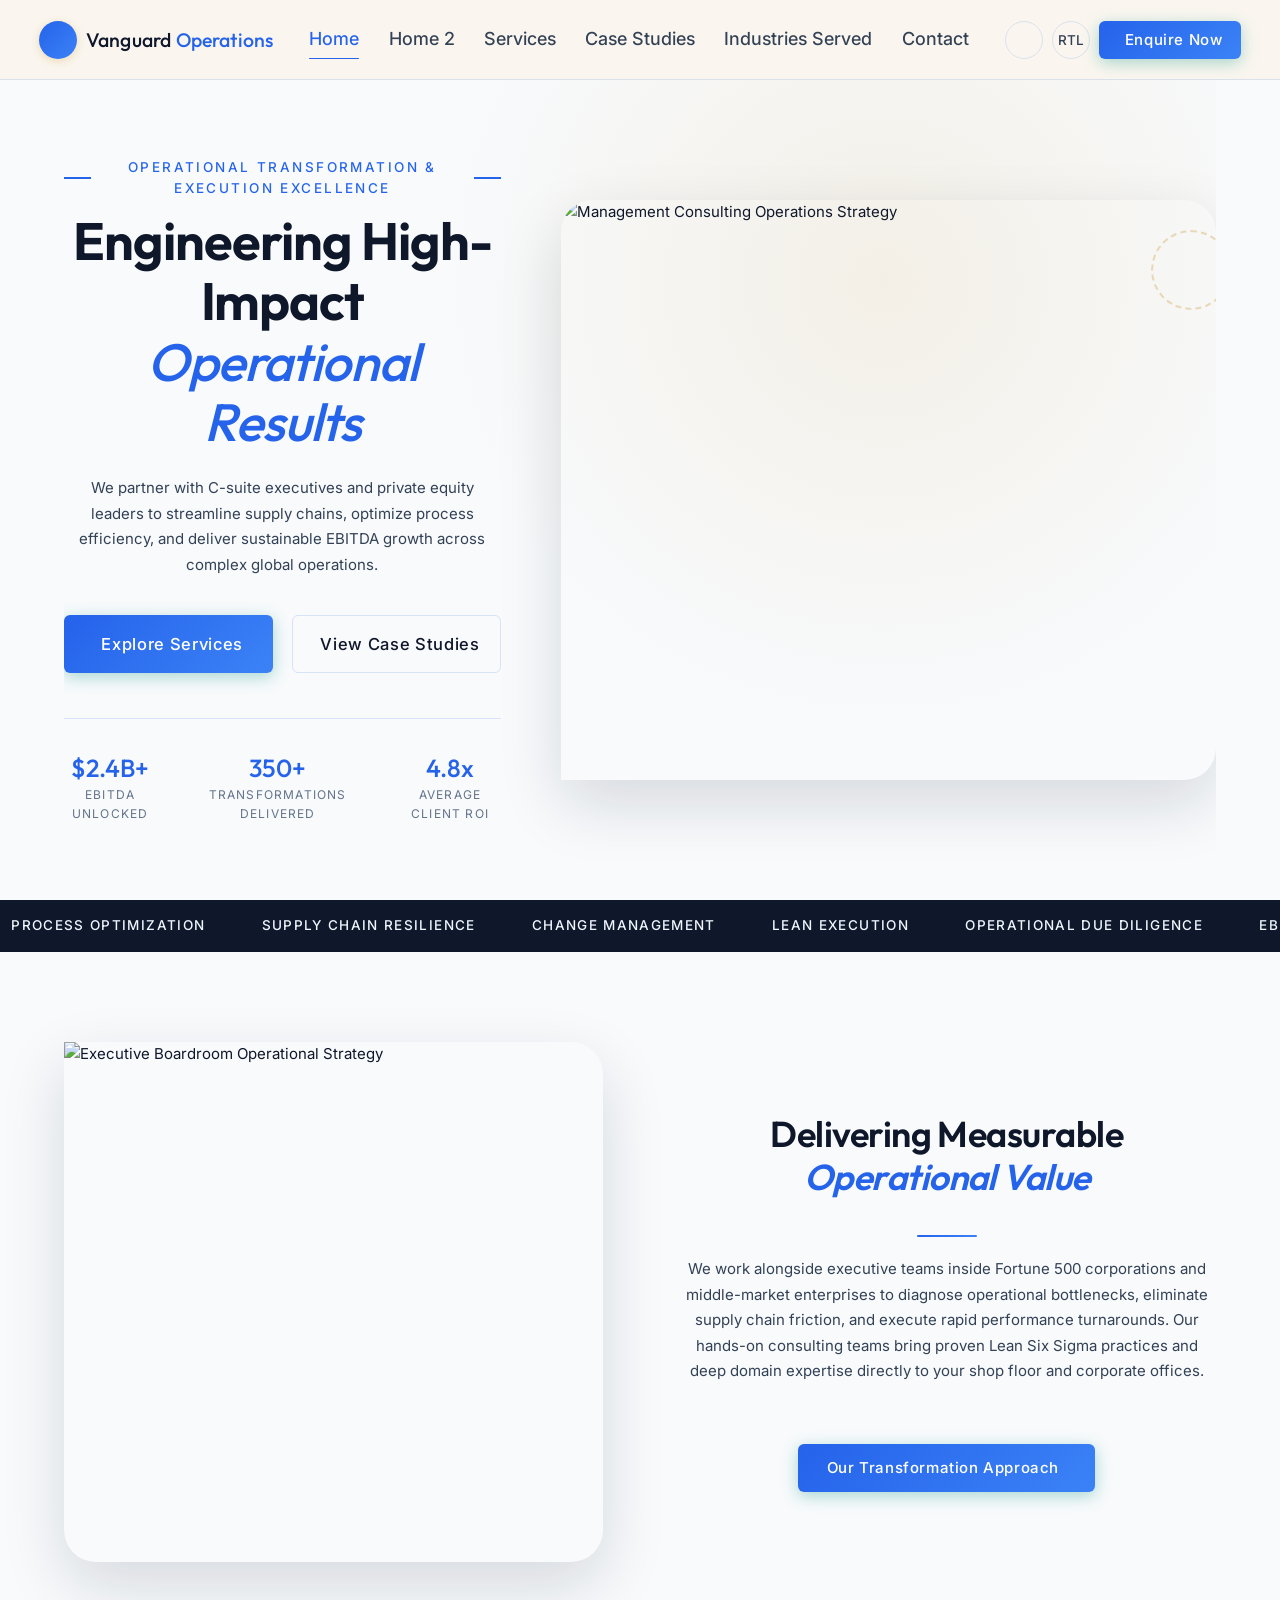
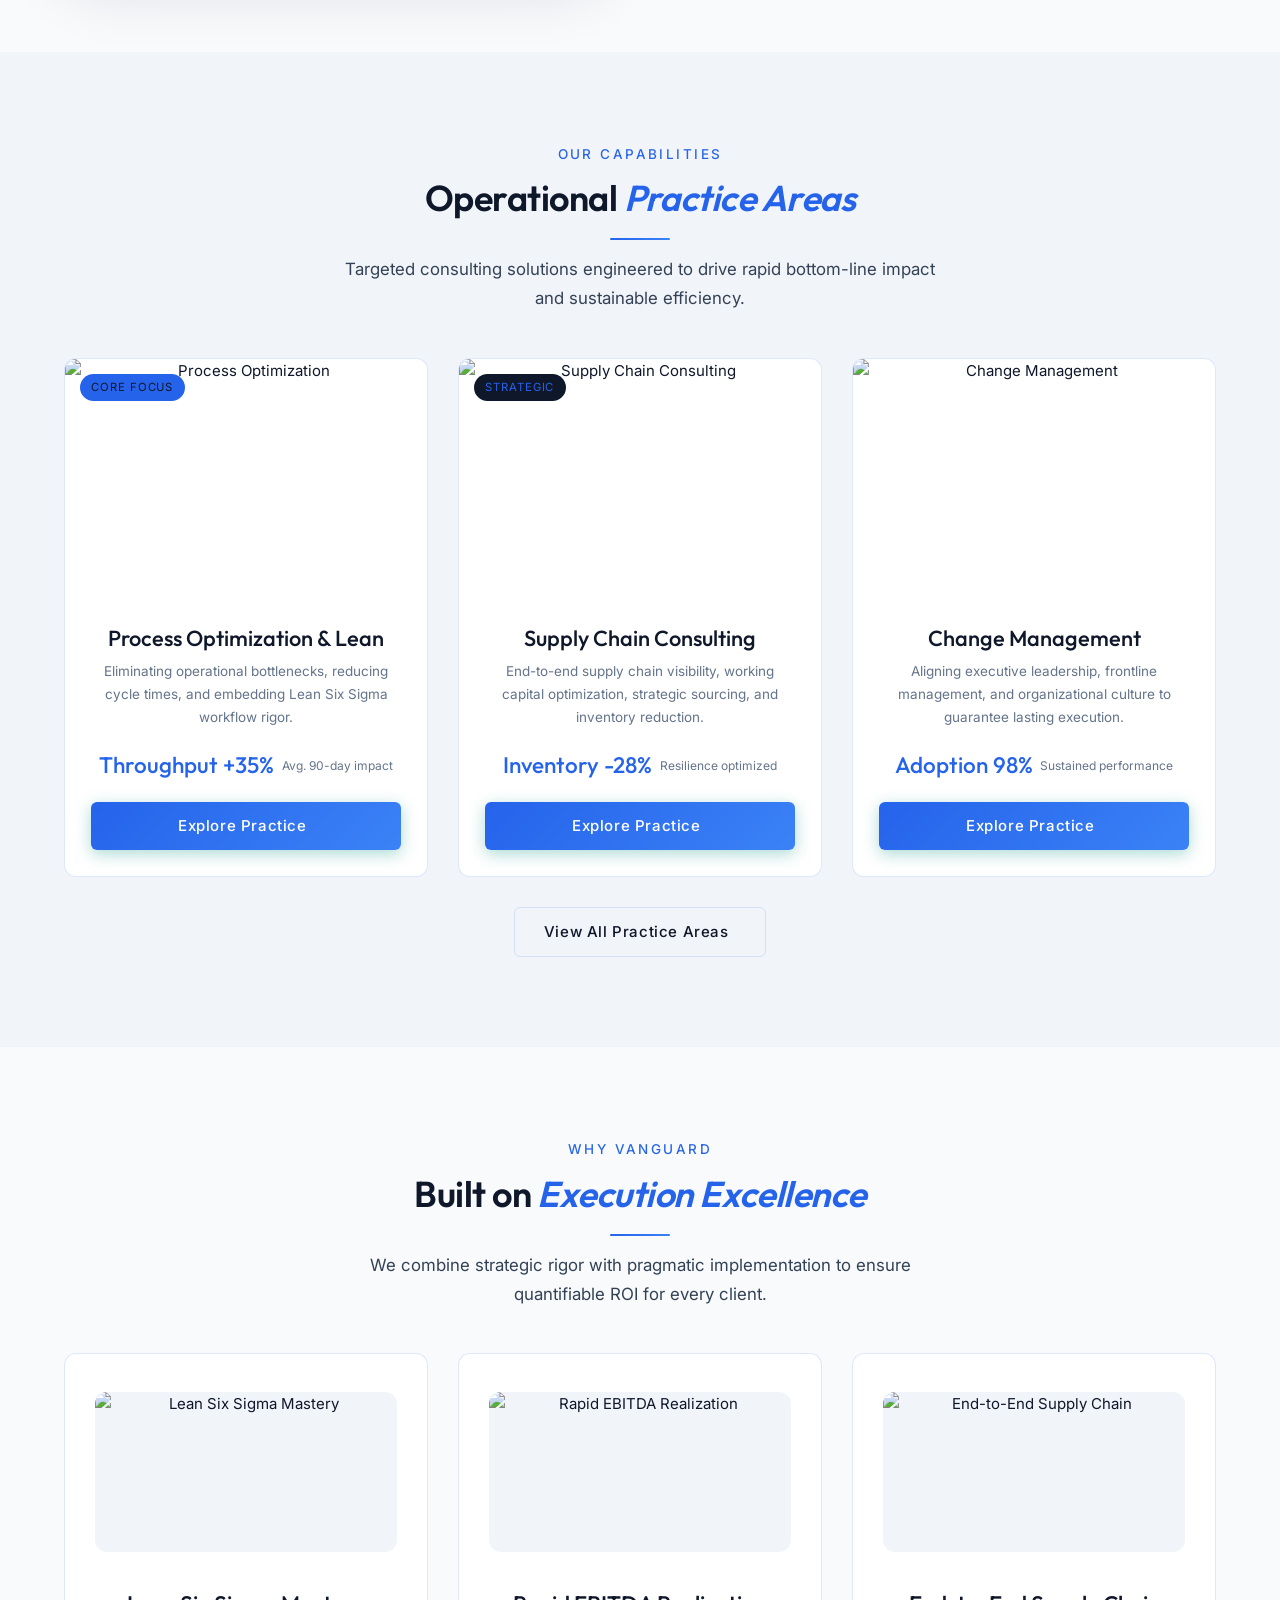
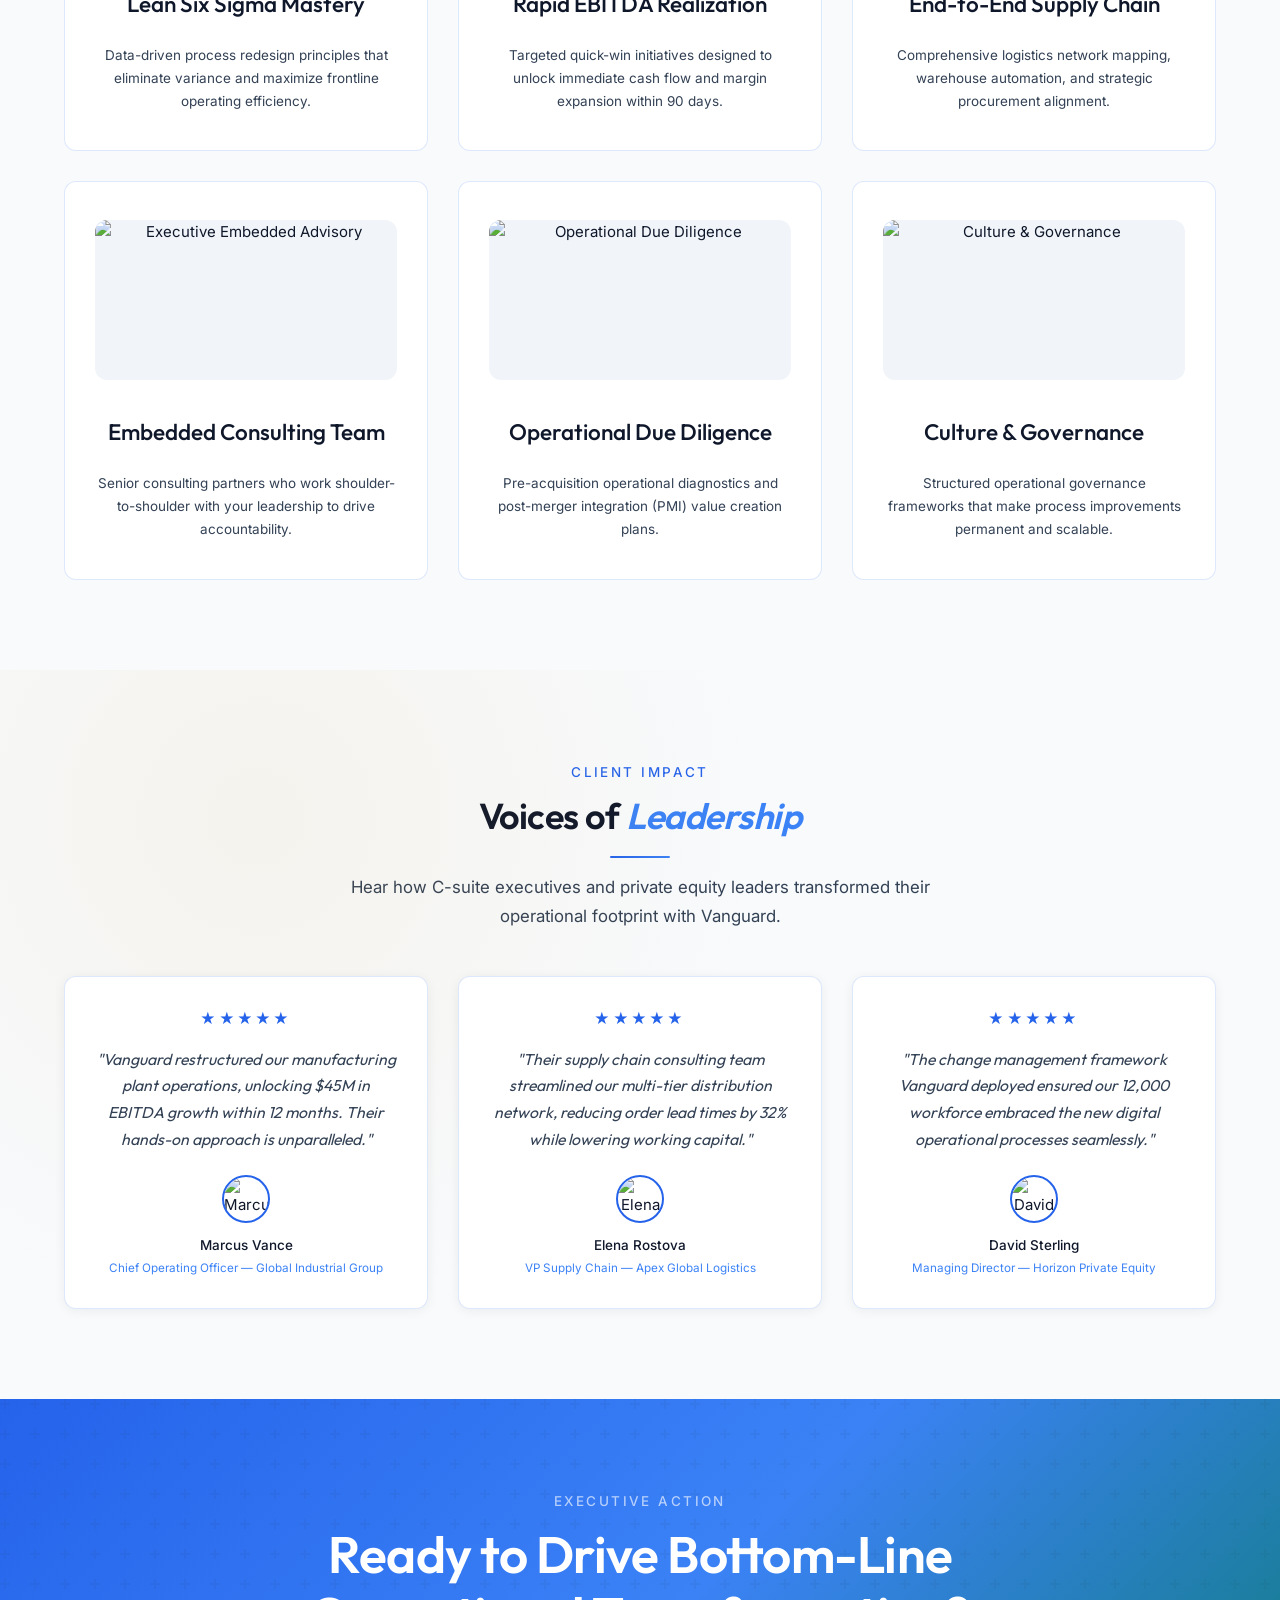
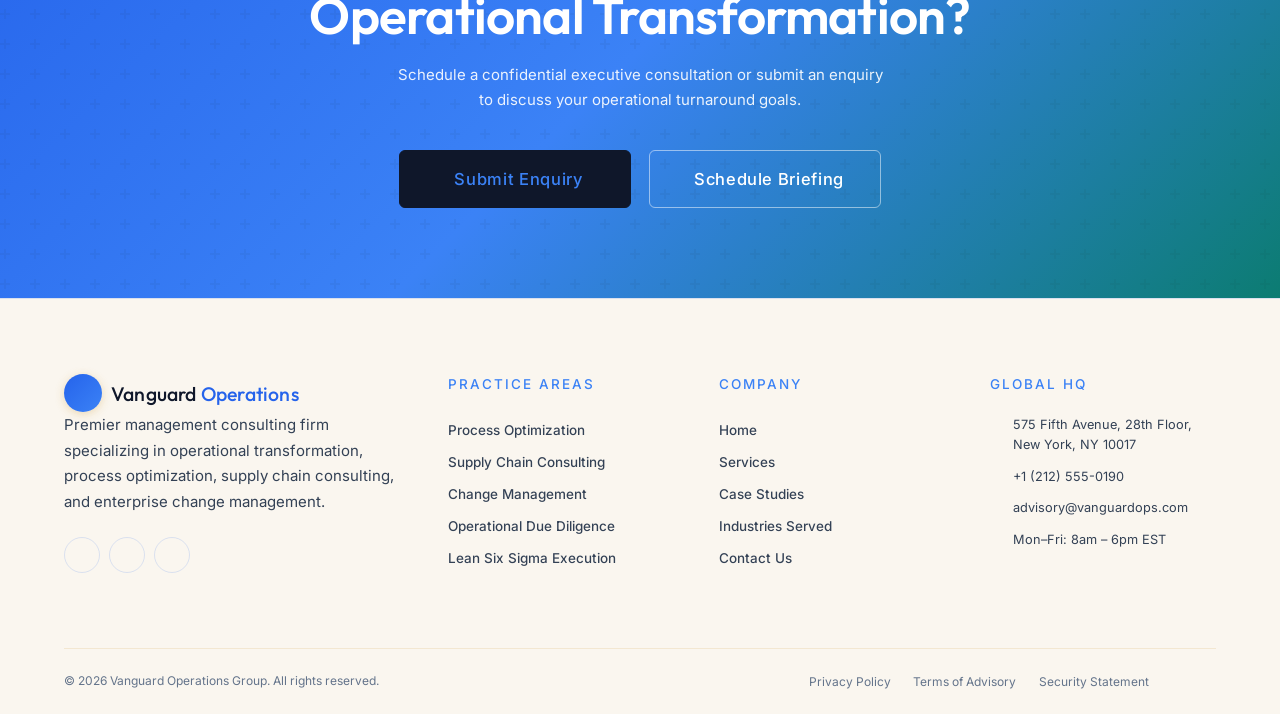
==== commit d5b98803: "U" ====
--- a/index.html
+++ b/index.html
@@ -81,7 +81,8 @@
             <span class="hero-eyebrow">Operational Transformation & Execution Excellence</span>
             <h1>Engineering High-Impact <em>Operational Results</em></h1>
             <p class="hero-desc">
-              We partner with C-suite executives and private equity leaders to streamline supply chains, optimize process efficiency, and deliver sustainable EBITDA growth across complex global operations.
+              We partner with C-suite executives and private equity leaders to streamline supply chains, optimize
+              process efficiency, and deliver sustainable EBITDA growth across complex global operations.
             </p>
             <div class="hero-ctas">
               <a href="pages/services.html" class="btn btn-primary btn-lg">
@@ -107,7 +108,8 @@
             </div>
           </div>
           <div class="hero-visual">
-            <img src="https://images.unsplash.com/photo-1551836022-d5d88e9218df?auto=format&fit=crop&w=1200&q=80"
+            <img
+              src="https://media.licdn.com/dms/image/v2/C4E12AQG82tLUeITUpw/article-cover_image-shrink_720_1280/article-cover_image-shrink_720_1280/0/1624460125127?e=2147483647&v=beta&t=k1ZMcn_sqgUcmyOqo2goNgzRyizDEYpuf3Y6RsGyywE"
               alt="Management Consulting Operations Strategy" class="hero-img-main" loading="eager" />
 
             <div class="hero-dot"></div>
@@ -134,7 +136,8 @@
       <div class="container">
         <div class="about-grid">
           <div class="about-img-wrap">
-            <img src="https://images.unsplash.com/photo-1460925895917-afdab827c52f?auto=format&fit=crop&w=1000&q=80"
+            <img
+              src="https://www.abiresearch.com/hubfs/AI-Generated%20Media/Images/The%20image%20depicts%20a%20sleek%20modern%20conference%20room%20filled%20with%20technology%20leaders%20engaged%20in%20a%20strategic%20planning%20session%20A%20large%20oval%20table%20is%20surround.png"
               alt="Executive Boardroom Operational Strategy" class="about-img-main" loading="lazy" />
           </div>
           <div>
@@ -143,11 +146,15 @@
             <div class="divider-gold" style="margin:1rem 0 1.5rem 0"></div>
 
             <p style="margin-bottom:2rem">
-              We work alongside executive teams inside Fortune 500 corporations and middle-market enterprises to diagnose operational bottlenecks, eliminate supply chain friction, and execute rapid performance turnarounds. Our hands-on consulting teams bring proven Lean Six Sigma practices and deep domain expertise directly to your shop floor and corporate offices.
+              We work alongside executive teams inside Fortune 500 corporations and middle-market enterprises to
+              diagnose operational bottlenecks, eliminate supply chain friction, and execute rapid performance
+              turnarounds. Our hands-on consulting teams bring proven Lean Six Sigma practices and deep domain expertise
+              directly to your shop floor and corporate offices.
             </p>
 
             <div style="margin-top:2rem">
-              <a href="pages/services.html" class="btn btn-primary">Our Transformation Approach <i class="ri-arrow-right-line"></i></a>
+              <a href="pages/services.html" class="btn btn-primary">Our Transformation Approach <i
+                  class="ri-arrow-right-line"></i></a>
             </div>
           </div>
         </div>
@@ -161,19 +168,20 @@
           <span class="section-label">Our Capabilities</span>
           <h2 class="section-title">Operational <em style="font-style:italic;color:var(--gold)">Practice Areas</em></h2>
           <div class="divider-gold"></div>
-          <p class="section-subtitle">Targeted consulting solutions engineered to drive rapid bottom-line impact and sustainable efficiency.</p>
+          <p class="section-subtitle">Targeted consulting solutions engineered to drive rapid bottom-line impact and
+            sustainable efficiency.</p>
         </div>
         <div class="products-grid">
           <div class="product-card reveal reveal-delay-1">
             <div class="product-card-img-wrap">
-              <img
-                src="https://images.unsplash.com/photo-1581091226825-a6a2a5aee158?auto=format&fit=crop&w=800&q=80"
+              <img src="https://img1.wsimg.com/isteam/ip/f89d1ac4-87f0-4980-b1fc-d774d6cba33f/blob-d0727de.png"
                 alt="Process Optimization" class="product-card-img" loading="lazy" />
               <span class="product-badge">Core Focus</span>
             </div>
             <div class="product-card-body">
               <h3>Process Optimization & Lean</h3>
-              <p>Eliminating operational bottlenecks, reducing cycle times, and embedding Lean Six Sigma workflow rigor.</p>
+              <p>Eliminating operational bottlenecks, reducing cycle times, and embedding Lean Six Sigma workflow rigor.
+              </p>
               <div class="product-price">
                 <span class="product-price-main">Throughput +35%</span>
                 <span class="product-price-unit">Avg. 90-day impact</span>
@@ -184,29 +192,31 @@
           </div>
           <div class="product-card reveal reveal-delay-2">
             <div class="product-card-img-wrap">
-              <img
-                src="https://images.unsplash.com/photo-1586528116311-ad8dd3c8310d?auto=format&fit=crop&w=800&q=80"
-                alt="Supply Chain Consulting" class="product-card-img" loading="lazy" />
+              <img src="https://fekrait.com/uploads/topics/16750343143377.jpg" alt="Supply Chain Consulting"
+                class="product-card-img" loading="lazy" />
               <span class="product-badge" style="background:var(--espresso);color:var(--gold)">Strategic</span>
             </div>
             <div class="product-card-body">
               <h3>Supply Chain Consulting</h3>
-              <p>End-to-end supply chain visibility, working capital optimization, strategic sourcing, and inventory reduction.</p>
+              <p>End-to-end supply chain visibility, working capital optimization, strategic sourcing, and inventory
+                reduction.</p>
               <div class="product-price">
                 <span class="product-price-main">Inventory -28%</span>
                 <span class="product-price-unit">Resilience optimized</span>
               </div>
-              <a href="pages/services.html" class="btn btn-primary w-full">Explore Practice <i class="ri-arrow-right-line"></i></a>
+              <a href="pages/services.html" class="btn btn-primary w-full">Explore Practice <i
+                  class="ri-arrow-right-line"></i></a>
             </div>
           </div>
           <div class="product-card reveal reveal-delay-3">
             <div class="product-card-img-wrap">
-              <img src="https://images.unsplash.com/photo-1522071820081-009f0129c71c?auto=format&fit=crop&w=800&q=80"
+              <img src="https://strapi.blog.talentsprint.com/uploads/Change_Management_66c597251b.webp"
                 alt="Change Management" class="product-card-img" loading="lazy" />
             </div>
             <div class="product-card-body">
               <h3>Change Management</h3>
-              <p>Aligning executive leadership, frontline management, and organizational culture to guarantee lasting execution.</p>
+              <p>Aligning executive leadership, frontline management, and organizational culture to guarantee lasting
+                execution.</p>
               <div class="product-price">
                 <span class="product-price-main">Adoption 98%</span>
                 <span class="product-price-unit">Sustained performance</span>
@@ -228,46 +238,53 @@
       <div class="container">
         <div class="section-header">
           <span class="section-label">Why Vanguard</span>
-          <h2 class="section-title">Built on <em style="font-style:italic;color:var(--gold)">Execution Excellence</em></h2>
+          <h2 class="section-title">Built on <em style="font-style:italic;color:var(--gold)">Execution Excellence</em>
+          </h2>
           <div class="divider-gold"></div>
-          <p class="section-subtitle">We combine strategic rigor with pragmatic implementation to ensure quantifiable ROI for every client.</p>
+          <p class="section-subtitle">We combine strategic rigor with pragmatic implementation to ensure quantifiable
+            ROI for every client.</p>
         </div>
         <div class="features-grid">
           <div class="feature-card reveal reveal-delay-1">
             <div class="feature-img-wrap">
-              <img src="https://images.unsplash.com/photo-1454165804606-c3d57bc86b40?auto=format&fit=crop&w=600&q=80" alt="Lean Six Sigma Mastery"
+              <img src="https://res.cloudinary.com/dgvol7vzd/image/upload/v1770699350/Lean-Six-Sigma-in-IT_dyxo1i.webp"
+                alt="Lean Six Sigma Mastery" class="feature-img" />
+            </div>
+            <h3>Lean Six Sigma Mastery</h3>
+            <p>Data-driven process redesign principles that eliminate variance and maximize frontline operating
+              efficiency.</p>
+          </div>
+          <div class="feature-card reveal reveal-delay-2">
+            <div class="feature-img-wrap">
+              <img src="https://dw-cms-s3.datawiz.io/articles/post_planohero_7.png" alt="Rapid EBITDA Realization"
                 class="feature-img" />
             </div>
-            <h3>Lean Six Sigma Mastery</h3>
-            <p>Data-driven process redesign principles that eliminate variance and maximize frontline operating efficiency.</p>
-          </div>
-          <div class="feature-card reveal reveal-delay-2">
-            <div class="feature-img-wrap">
-              <img src="https://images.unsplash.com/photo-1551836022-d5d88e9218df?auto=format&fit=crop&w=600&q=80" alt="Rapid EBITDA Realization"
-                class="feature-img" />
-            </div>
             <h3>Rapid EBITDA Realization</h3>
-            <p>Targeted quick-win initiatives designed to unlock immediate cash flow and margin expansion within 90 days.</p>
+            <p>Targeted quick-win initiatives designed to unlock immediate cash flow and margin expansion within 90
+              days.</p>
           </div>
           <div class="feature-card reveal reveal-delay-3">
             <div class="feature-img-wrap">
-              <img src="https://images.unsplash.com/photo-1618042164219-62c820f10723?auto=format&fit=crop&w=600&q=80" alt="End-to-End Supply Chain"
-                class="feature-img" />
+              <img
+                src="https://haslam.utk.edu/gsci/wp-content/uploads/sites/2/2025/03/blog-ut-haslam-end-to-end-supply-chain-management-2.f9169736.jpg"
+                alt="End-to-End Supply Chain" class="feature-img" />
             </div>
             <h3>End-to-End Supply Chain</h3>
             <p>Comprehensive logistics network mapping, warehouse automation, and strategic procurement alignment.</p>
           </div>
           <div class="feature-card reveal reveal-delay-1">
             <div class="feature-img-wrap">
-              <img src="https://images.unsplash.com/photo-1573496359142-b8d87734a5a2?auto=format&fit=crop&w=600&q=80" alt="Executive Embedded Advisory"
-                class="feature-img" />
+              <img src="https://innowise.com/wp-content/uploads/2026/03/multi-platform-it-integration.png"
+                alt="Executive Embedded Advisory" class="feature-img" />
             </div>
             <h3>Embedded Consulting Team</h3>
-            <p>Senior consulting partners who work shoulder-to-shoulder with your leadership to drive accountability.</p>
+            <p>Senior consulting partners who work shoulder-to-shoulder with your leadership to drive accountability.
+            </p>
           </div>
           <div class="feature-card reveal reveal-delay-2">
             <div class="feature-img-wrap">
-              <img src="https://images.unsplash.com/photo-1507679799987-c73779587ccf?auto=format&fit=crop&w=600&q=80"
+              <img
+                src="https://media.licdn.com/dms/image/v2/D4E12AQFOhxe4IsF3Bg/article-cover_image-shrink_720_1280/B4EZwtpHxFIIAI-/0/1770292280940?e=2147483647&v=beta&t=YJb2xEWvFAvApq2KcVcHB6VMzsQcqSZK2o3zCDAY8QQ"
                 alt="Operational Due Diligence" class="feature-img" />
             </div>
             <h3>Operational Due Diligence</h3>
@@ -275,8 +292,9 @@
           </div>
           <div class="feature-card reveal reveal-delay-3">
             <div class="feature-img-wrap">
-              <img src="https://images.unsplash.com/photo-1521737711867-e3b97375f902?auto=format&fit=crop&w=600&q=80" alt="Culture & Governance"
-                class="feature-img" />
+              <img
+                src="https://encrypted-tbn0.gstatic.com/images?q=tbn:ANd9GcRSiSTEm4JSgfwoQA_0HFQVQlxTUfIiM0Dev7Gi3lhX8RTGGv0l1G8x1X8&s=10"
+                alt="Culture & Governance" class="feature-img" />
             </div>
             <h3>Culture & Governance</h3>
             <p>Structured operational governance frameworks that make process improvements permanent and scalable.</p>
@@ -292,30 +310,36 @@
           <span class="section-label">Client Impact</span>
           <h2 class="section-title">Voices of <em style="font-style:italic;color:var(--gold-light)">Leadership</em></h2>
           <div class="divider-gold"></div>
-          <p class="section-subtitle">Hear how C-suite executives and private equity leaders transformed their operational footprint with Vanguard.</p>
+          <p class="section-subtitle">Hear how C-suite executives and private equity leaders transformed their
+            operational footprint with Vanguard.</p>
         </div>
         <div class="testimonials-grid">
           <div class="testimonial-card reveal reveal-delay-1">
             <div class="testimonial-stars">★★★★★</div>
-            <p class="testimonial-text">"Vanguard restructured our manufacturing plant operations, unlocking $45M in EBITDA growth within 12 months. Their hands-on approach is unparalleled."</p>
-            <img src="https://images.unsplash.com/photo-1560250097-0b93528c311a?w=150&h=150&fit=crop" alt="Marcus Vance"
-              class="testimonial-avatar" loading="lazy" />
+            <p class="testimonial-text">"Vanguard restructured our manufacturing plant operations, unlocking $45M in
+              EBITDA growth within 12 months. Their hands-on approach is unparalleled."</p>
+            <img
+              src="https://static.vecteezy.com/system/resources/previews/044/456/728/large_2x/portrait-of-a-confident-young-man-with-curly-hair-dressed-in-a-light-blue-shirt-sitting-in-a-well-lit-office-environment-arms-crossed-he-exudes-professionalism-and-approachability-photo.jpg"
+              alt="Marcus Vance" class="testimonial-avatar" loading="lazy" />
             <span class="testimonial-name">Marcus Vance</span>
             <span class="testimonial-role">Chief Operating Officer — Global Industrial Group</span>
           </div>
           <div class="testimonial-card reveal reveal-delay-2">
             <div class="testimonial-stars">★★★★★</div>
-            <p class="testimonial-text">"Their supply chain consulting team streamlined our multi-tier distribution network, reducing order lead times by 32% while lowering working capital."</p>
-            <img src="https://images.unsplash.com/photo-1573496359142-b8d87734a5a2?w=150&h=150&fit=crop" alt="Elena Rostova"
-              class="testimonial-avatar" loading="lazy" />
+            <p class="testimonial-text">"Their supply chain consulting team streamlined our multi-tier distribution
+              network, reducing order lead times by 32% while lowering working capital."</p>
+            <img src="https://t4.ftcdn.net/jpg/03/02/76/57/360_F_302765753_5vrPxvGXSl4X63p9WeWTxliKRPeVE5Y9.jpg"
+              alt="Elena Rostova" class="testimonial-avatar" loading="lazy" />
             <span class="testimonial-name">Elena Rostova</span>
             <span class="testimonial-role">VP Supply Chain — Apex Global Logistics</span>
           </div>
           <div class="testimonial-card reveal reveal-delay-3">
             <div class="testimonial-stars">★★★★★</div>
-            <p class="testimonial-text">"The change management framework Vanguard deployed ensured our 12,000 workforce embraced the new digital operational processes seamlessly."</p>
-            <img src="https://images.unsplash.com/photo-1519085360753-af0119f7cbe7?w=150&h=150&fit=crop" alt="David Sterling"
-              class="testimonial-avatar" loading="lazy" />
+            <p class="testimonial-text">"The change management framework Vanguard deployed ensured our 12,000 workforce
+              embraced the new digital operational processes seamlessly."</p>
+            <img
+              src="https://static.vecteezy.com/system/resources/previews/044/456/728/large_2x/portrait-of-a-confident-young-man-with-curly-hair-dressed-in-a-light-blue-shirt-sitting-in-a-well-lit-office-environment-arms-crossed-he-exudes-professionalism-and-approachability-photo.jpg"
+              alt="David Sterling" class="testimonial-avatar" loading="lazy" />
             <span class="testimonial-name">David Sterling</span>
             <span class="testimonial-role">Managing Director — Horizon Private Equity</span>
           </div>
@@ -328,10 +352,12 @@
       <div class="container">
         <span class="section-label" style="opacity:0.8">Executive Action</span>
         <h2>Ready to Drive Bottom-Line <br>Operational Transformation?</h2>
-        <p>Schedule a confidential executive consultation or submit an enquiry to discuss your operational turnaround goals.</p>
+        <p>Schedule a confidential executive consultation or submit an enquiry to discuss your operational turnaround
+          goals.</p>
         <div class="cta-btns">
           <a href="pages/contact.html" class="btn btn-dark btn-lg"><i class="ri-mail-send-line"></i> Submit Enquiry</a>
-          <a href="pages/contact.html" class="btn btn-outline-white btn-lg"><i class="ri-phone-line"></i> Schedule Briefing</a>
+          <a href="pages/contact.html" class="btn btn-outline-white btn-lg"><i class="ri-phone-line"></i> Schedule
+            Briefing</a>
         </div>
       </div>
     </section>
@@ -347,7 +373,8 @@
             <div class="brand-logo"><i class="ri-line-chart-line"></i></div>
             <div class="brand-name">Vanguard <span>Operations</span></div>
           </a>
-          <p class="footer-desc">Premier management consulting firm specializing in operational transformation, process optimization, supply chain consulting, and enterprise change management.</p>
+          <p class="footer-desc">Premier management consulting firm specializing in operational transformation, process
+            optimization, supply chain consulting, and enterprise change management.</p>
           <div class="footer-socials">
             <a href="#" class="footer-social" aria-label="LinkedIn"><i class="ri-linkedin-line"></i></a>
             <a href="#" class="footer-social" aria-label="Twitter"><i class="ri-twitter-x-line"></i></a>
@@ -377,7 +404,8 @@
         <div class="footer-col">
           <div class="footer-title">Global HQ</div>
           <div class="footer-links">
-            <div class="footer-contact-item"><i class="ri-map-pin-line"></i><span>575 Fifth Avenue, 28th Floor, New York, NY 10017</span></div>
+            <div class="footer-contact-item"><i class="ri-map-pin-line"></i><span>575 Fifth Avenue, 28th Floor, New
+                York, NY 10017</span></div>
             <div class="footer-contact-item"><i class="ri-phone-line"></i><span>+1 (212) 555-0190</span></div>
             <div class="footer-contact-item"><i class="ri-mail-line"></i><span>advisory@vanguardops.com</span></div>
             <div class="footer-contact-item"><i class="ri-time-line"></i><span>Mon–Fri: 8am – 6pm EST</span></div>
--- a/assets/css/style.css
+++ b/assets/css/style.css
@@ -768,7 +768,7 @@
 
 .hero-stat-num {
   font-family: var(--font-display);
-  font-size: clamp(2rem, 4vw, 3rem);
+  font-size: clamp(1.25rem, 2.2vw, 1.65rem);
   font-weight: 520;
   color: var(--gold);
   line-height: 1;
@@ -776,7 +776,7 @@
 }
 
 .hero-stat-label {
-  font-size: clamp(0.75rem, 1.5vw, 1rem);
+  font-size: clamp(0.7rem, 1.1vw, 0.8rem);
   font-weight: 400;
   letter-spacing: 0.1em;
   text-transform: uppercase;
@@ -1756,11 +1756,11 @@
 
 .brewing-step-content h3 {
   font-family: var(--font-display);
-  font-size: 2rem;
+  font-size: 1.6rem;
   font-weight: 520;
   color: var(--text-primary);
-  margin-bottom: 0.75rem;
-  min-height: 2.6em;
+  margin-bottom: 0.35rem;
+  min-height: auto;
   display: flex;
   align-items: center;
   justify-content: center;
@@ -1955,16 +1955,18 @@
 .pricing-features {
   margin-bottom: 2rem;
   flex-grow: 1;
+  width: 100%;
 }
 
 .pricing-feature {
   display: flex;
-  align-items: center;
-  gap: 0.6rem;
-  padding: 0.5rem 0;
+  align-items: flex-start;
+  gap: 0.65rem;
+  padding: 0.55rem 0;
   border-bottom: 1px solid var(--border);
   font-size: 0.88rem;
-  justify-content: center;
+  justify-content: flex-start;
+  text-align: left;
 }
 
 .pricing-card.featured .pricing-feature {
@@ -1978,8 +1980,10 @@
 
 .pricing-feature i {
   color: var(--gold);
-  font-size: 0.8rem;
+  font-size: 0.85rem;
   width: 16px;
+  flex-shrink: 0;
+  margin-top: 0.15rem;
 }
 
 @media (max-width: 900px) {
@@ -3576,6 +3580,7 @@
   .team-img {
     height: 350px;
   }
+
   .compliance-section .feature-img-wrap {
     height: 200px;
   }
@@ -3592,14 +3597,17 @@
     --section-pad: 80px;
   }
 
-  h1, .hero h1, .shop-hero h1 {
+  h1,
+  .hero h1,
+  .shop-hero h1 {
     font-size: clamp(2.4rem, 4.5vw, 3rem);
     font-weight: 650;
     letter-spacing: -0.02em;
     line-height: 1.15;
   }
 
-  h2, .section-title {
+  h2,
+  .section-title {
     font-size: clamp(1.8rem, 3.5vw, 2.1rem);
     font-weight: 600;
     letter-spacing: -0.015em;
@@ -3612,26 +3620,36 @@
     line-height: 1.25;
   }
 
-  h4, h5, h6 {
+  h4,
+  h5,
+  h6 {
     font-size: clamp(1.1rem, 1.8vw, 1.25rem);
     font-weight: 550;
   }
 
   /* Card inside heading sizes */
-  .product-card-body h3, 
-  .feature-card h3, 
-  .shop-card-body h3, 
+  .product-card-body h3,
+  .feature-card h3,
+  .shop-card-body h3,
   .blog-card-body h3 {
     font-size: 1.4rem;
   }
 
-  p, .hero-desc, .section p, .section-subtitle, .about-desc, .step-desc, .blog-desc, .footer-desc {
+  p,
+  .hero-desc,
+  .section p,
+  .section-subtitle,
+  .about-desc,
+  .step-desc,
+  .blog-desc,
+  .footer-desc {
     font-size: 0.95rem;
     font-weight: 400;
     line-height: 1.7;
   }
 
-  .section-label, .hero-eyebrow {
+  .section-label,
+  .hero-eyebrow {
     font-size: 0.85rem;
     letter-spacing: 0.15em;
     margin-bottom: 0.75rem;
@@ -3648,7 +3666,7 @@
     font-size: 0.95rem;
     padding: 0.75rem 1.75rem;
   }
-  
+
   .btn-lg {
     padding: 0.95rem 2.2rem;
     font-size: 1.05rem;
@@ -3660,7 +3678,7 @@
   }
 
   .hero-stat-num {
-    font-size: clamp(1.8rem, 3.5vw, 2.4rem);
+    font-size: clamp(1.3rem, 2.2vw, 1.55rem);
   }
 
   /* Spacing and alignments */
@@ -3682,12 +3700,15 @@
     --section-pad: 90px;
   }
 
-  h1, .hero h1, .shop-hero h1 {
+  h1,
+  .hero h1,
+  .shop-hero h1 {
     font-size: clamp(2.8rem, 4.5vw, 3.5rem);
     font-weight: 650;
   }
 
-  h2, .section-title {
+  h2,
+  .section-title {
     font-size: clamp(2rem, 3.5vw, 2.4rem);
     font-weight: 600;
   }
@@ -3697,24 +3718,34 @@
     font-weight: 580;
   }
 
-  h4, h5, h6 {
+  h4,
+  h5,
+  h6 {
     font-size: clamp(1.15rem, 1.8vw, 1.3rem);
     font-weight: 550;
   }
 
   /* Card inside heading sizes */
-  .product-card-body h3, 
-  .feature-card h3, 
-  .shop-card-body h3, 
+  .product-card-body h3,
+  .feature-card h3,
+  .shop-card-body h3,
   .blog-card-body h3 {
     font-size: 1.5rem;
   }
 
-  p, .hero-desc, .section p, .section-subtitle, .about-desc, .step-desc, .blog-desc, .footer-desc {
+  p,
+  .hero-desc,
+  .section p,
+  .section-subtitle,
+  .about-desc,
+  .step-desc,
+  .blog-desc,
+  .footer-desc {
     font-size: 1rem;
   }
 
-  .section-label, .hero-eyebrow {
+  .section-label,
+  .hero-eyebrow {
     font-size: 0.9rem;
     letter-spacing: 0.18em;
   }
@@ -3735,7 +3766,7 @@
   }
 
   .hero-stat-num {
-    font-size: clamp(2.2rem, 3.5vw, 2.8rem);
+    font-size: clamp(1.4rem, 2.4vw, 1.65rem);
   }
 }
 
@@ -3748,11 +3779,14 @@
     --section-pad: 105px;
   }
 
-  h1, .hero h1, .shop-hero h1 {
+  h1,
+  .hero h1,
+  .shop-hero h1 {
     font-size: 3.8rem;
   }
 
-  h2, .section-title {
+  h2,
+  .section-title {
     font-size: 2.6rem;
   }
 
@@ -3760,23 +3794,33 @@
     font-size: 1.8rem;
   }
 
-  h4, h5, h6 {
+  h4,
+  h5,
+  h6 {
     font-size: 1.35rem;
   }
 
   /* Card inside heading sizes */
-  .product-card-body h3, 
-  .feature-card h3, 
-  .shop-card-body h3, 
+  .product-card-body h3,
+  .feature-card h3,
+  .shop-card-body h3,
   .blog-card-body h3 {
     font-size: 1.6rem;
   }
 
-  p, .hero-desc, .section p, .section-subtitle, .about-desc, .step-desc, .blog-desc, .footer-desc {
+  p,
+  .hero-desc,
+  .section p,
+  .section-subtitle,
+  .about-desc,
+  .step-desc,
+  .blog-desc,
+  .footer-desc {
     font-size: 1.05rem;
   }
 
-  .section-label, .hero-eyebrow {
+  .section-label,
+  .hero-eyebrow {
     font-size: 0.95rem;
     letter-spacing: 0.2em;
   }
@@ -3787,6 +3831,265 @@
   }
 
   .hero-stat-num {
-    font-size: 3rem;
+    font-size: 1.75rem;
+  }
+}
+
+/* ============================================================
+   RESPONSIVE ENHANCEMENTS FOR TABLET (768px) & MOBILE (368px)
+   ============================================================ */
+
+/* 1. Global Page Overflow Containment for Mobile 368px View */
+html, body {
+  max-width: 100vw;
+  overflow-x: hidden;
+}
+
+main {
+  width: 100%;
+  overflow-x: hidden;
+}
+
+.header {
+  max-width: 100vw;
+  box-sizing: border-box;
+}
+
+.header-inner {
+  width: 100%;
+  max-width: 1240px;
+  padding: 0 1.25rem;
+  box-sizing: border-box;
+}
+
+/* Header & Hamburger adjustments for small screens (368px view) */
+@media (max-width: 480px) {
+  .header-inner {
+    padding: 0 0.85rem;
+  }
+
+  .brand {
+    gap: 0.4rem;
+    max-width: calc(100% - 48px);
+  }
+
+  .brand-logo {
+    width: 32px;
+    height: 32px;
+    font-size: 0.95rem;
+    flex-shrink: 0;
+  }
+
+  .brand-name {
+    font-size: 1.05rem;
+    white-space: nowrap;
+    overflow: hidden;
+    text-overflow: ellipsis;
+  }
+
+  .hamburger {
+    width: 26px;
+    height: 18px;
+    margin-left: auto;
+  }
+}
+
+/* 2. Impact Metrics Grid (Case Studies Page) */
+.impact-metrics-grid {
+  display: grid;
+  grid-template-columns: repeat(4, 1fr);
+  gap: 1.5rem;
+  width: 100%;
+}
+
+.impact-metric-card {
+  background: var(--bg-card);
+  padding: 2rem 1.25rem;
+  border-radius: var(--radius-md);
+  border: 1px solid var(--border);
+  text-align: center;
+  display: flex;
+  flex-direction: column;
+  align-items: center;
+  justify-content: center;
+  height: 100%;
+  box-sizing: border-box;
+  box-shadow: var(--shadow-sm);
+  transition: var(--transition);
+}
+
+.impact-metric-card:hover {
+  border-color: var(--gold);
+  transform: translateY(-4px);
+}
+
+.impact-metric-num {
+  display: block;
+  font-size: clamp(1.8rem, 3.5vw, 2.5rem);
+  font-weight: 800;
+  color: var(--gold);
+  line-height: 1.2;
+  margin-bottom: 0.5rem;
+}
+
+.impact-metric-label {
+  font-size: 0.85rem;
+  color: var(--text-muted);
+  font-weight: 500;
+  text-transform: uppercase;
+  letter-spacing: 0.05em;
+  line-height: 1.35;
+}
+
+@media (max-width: 1023px) and (min-width: 601px) {
+  .impact-metrics-grid {
+    grid-template-columns: repeat(2, 1fr); /* 2x2 grid layout on tablet 768px */
+    gap: 1.25rem;
+  }
+}
+
+@media (max-width: 600px) {
+  .impact-metrics-grid {
+    grid-template-columns: 1fr; /* Uniform 1 column layout on mobile 368px */
+    gap: 1rem;
+  }
+  .impact-metric-card {
+    padding: 1.5rem 1rem;
+  }
+}
+
+/* 3. Operational Industry Focus Grid (Industries Served Page) */
+@media (min-width: 601px) and (max-width: 1023px) {
+  .products-grid {
+    grid-template-columns: repeat(2, 1fr) !important; /* Force 2x2 / 2-col grid on 768px tablet */
+    gap: 1.5rem !important;
+  }
+
+  .products-grid .product-card:nth-child(3) {
+    grid-column: auto !important; /* Remove 3rd card full-width span */
+    max-width: 100% !important;
+  }
+}
+
+.product-card {
+  height: 100%;
+  display: flex;
+  flex-direction: column;
+}
+
+.product-card-body {
+  display: flex;
+  flex-direction: column;
+  flex-grow: 1;
+  justify-content: space-between;
+}
+
+.product-card-body h3 {
+  min-height: auto;
+  margin-bottom: 0.5rem;
+  font-size: clamp(1.2rem, 2.2vw, 1.45rem);
+}
+
+/* 4. Contact Page Form & Card Responsive Fixes */
+.contact-grid {
+  width: 100%;
+  max-width: 100%;
+  box-sizing: border-box;
+}
+
+.contact-info {
+  width: 100%;
+  max-width: 100%;
+  box-sizing: border-box;
+}
+
+.contact-item {
+  display: flex;
+  align-items: flex-start;
+  gap: 1rem;
+  margin-bottom: 1.5rem;
+  padding: 1.25rem;
+  background: var(--bg-card);
+  border-radius: var(--radius-md);
+  border: 1px solid var(--border);
+  box-sizing: border-box;
+  width: 100%;
+  max-width: 100%;
+  overflow: hidden;
+}
+
+.contact-item-text {
+  flex: 1 1 auto;
+  min-width: 0;
+  overflow-wrap: break-word;
+  word-break: break-word;
+}
+
+.contact-item-text strong,
+.contact-item-text span {
+  display: block;
+  width: 100%;
+  overflow-wrap: break-word;
+  word-break: break-word;
+  white-space: normal;
+}
+
+.contact-form-wrap {
+  background: var(--bg-card);
+  padding: 2.5rem;
+  border-radius: var(--radius-lg);
+  border: 1px solid var(--border);
+  box-shadow: var(--shadow-md);
+  box-sizing: border-box;
+  width: 100%;
+  max-width: 100%;
+  overflow: hidden;
+}
+
+.form-row {
+  display: grid;
+  grid-template-columns: 1fr 1fr;
+  gap: 1.5rem;
+  margin-bottom: 1.5rem;
+}
+
+@media (max-width: 768px) {
+  .contact-grid {
+    grid-template-columns: 1fr;
+    gap: 2rem;
+  }
+}
+
+@media (max-width: 600px) {
+  .contact-item {
+    padding: 1rem 0.75rem;
+    gap: 0.75rem;
+  }
+
+  .contact-item-icon {
+    width: 36px;
+    height: 36px;
+    font-size: 0.9rem;
+    flex-shrink: 0;
+  }
+
+  .contact-item-text strong {
+    font-size: 0.85rem;
+  }
+
+  .contact-item-text span {
+    font-size: 0.8rem;
+    line-height: 1.4;
+  }
+
+  .contact-form-wrap {
+    padding: 1rem 0.75rem !important;
+    border-radius: var(--radius-md);
+  }
+
+  .form-row {
+    grid-template-columns: 1fr;
+    gap: 1rem;
+    margin-bottom: 1rem;
   }
 }
--- a/assets/css/dark-mode.css
+++ b/assets/css/dark-mode.css
@@ -150,3 +150,37 @@
     background: linear-gradient(90deg, var(--gold-light), #ffffff) !important;
     opacity: 0.9;
 }
+
+/* Fix page hero and shop hero backgrounds and text contrast in dark mode */
+[data-theme="dark"] .page-hero,
+[data-theme="dark"] .shop-hero {
+    background: linear-gradient(160deg, #0B132B 0%, #1C2541 100%) !important;
+}
+
+[data-theme="dark"] .page-hero h1,
+[data-theme="dark"] .shop-hero h1 {
+    color: #F8FAFC !important;
+}
+
+[data-theme="dark"] .page-hero p,
+[data-theme="dark"] .shop-hero p {
+    color: #CBD5E1 !important;
+}
+
+/* Fix eyebrow heading and section-label contrast issues in dark mode */
+[data-theme="dark"] .section-label,
+[data-theme="dark"] .hero-eyebrow,
+[data-theme="dark"] .page-hero .section-label,
+[data-theme="dark"] .shop-hero .section-label,
+[data-theme="dark"] span.section-label {
+    color: #60A5FA !important;
+    font-weight: 600 !important;
+    letter-spacing: 0.18em;
+}
+
+/* Dark mode map styling */
+[data-theme="dark"] .map-section iframe {
+    filter: invert(90%) hue-rotate(180deg) contrast(1.1) brightness(0.9) !important;
+}
+
+
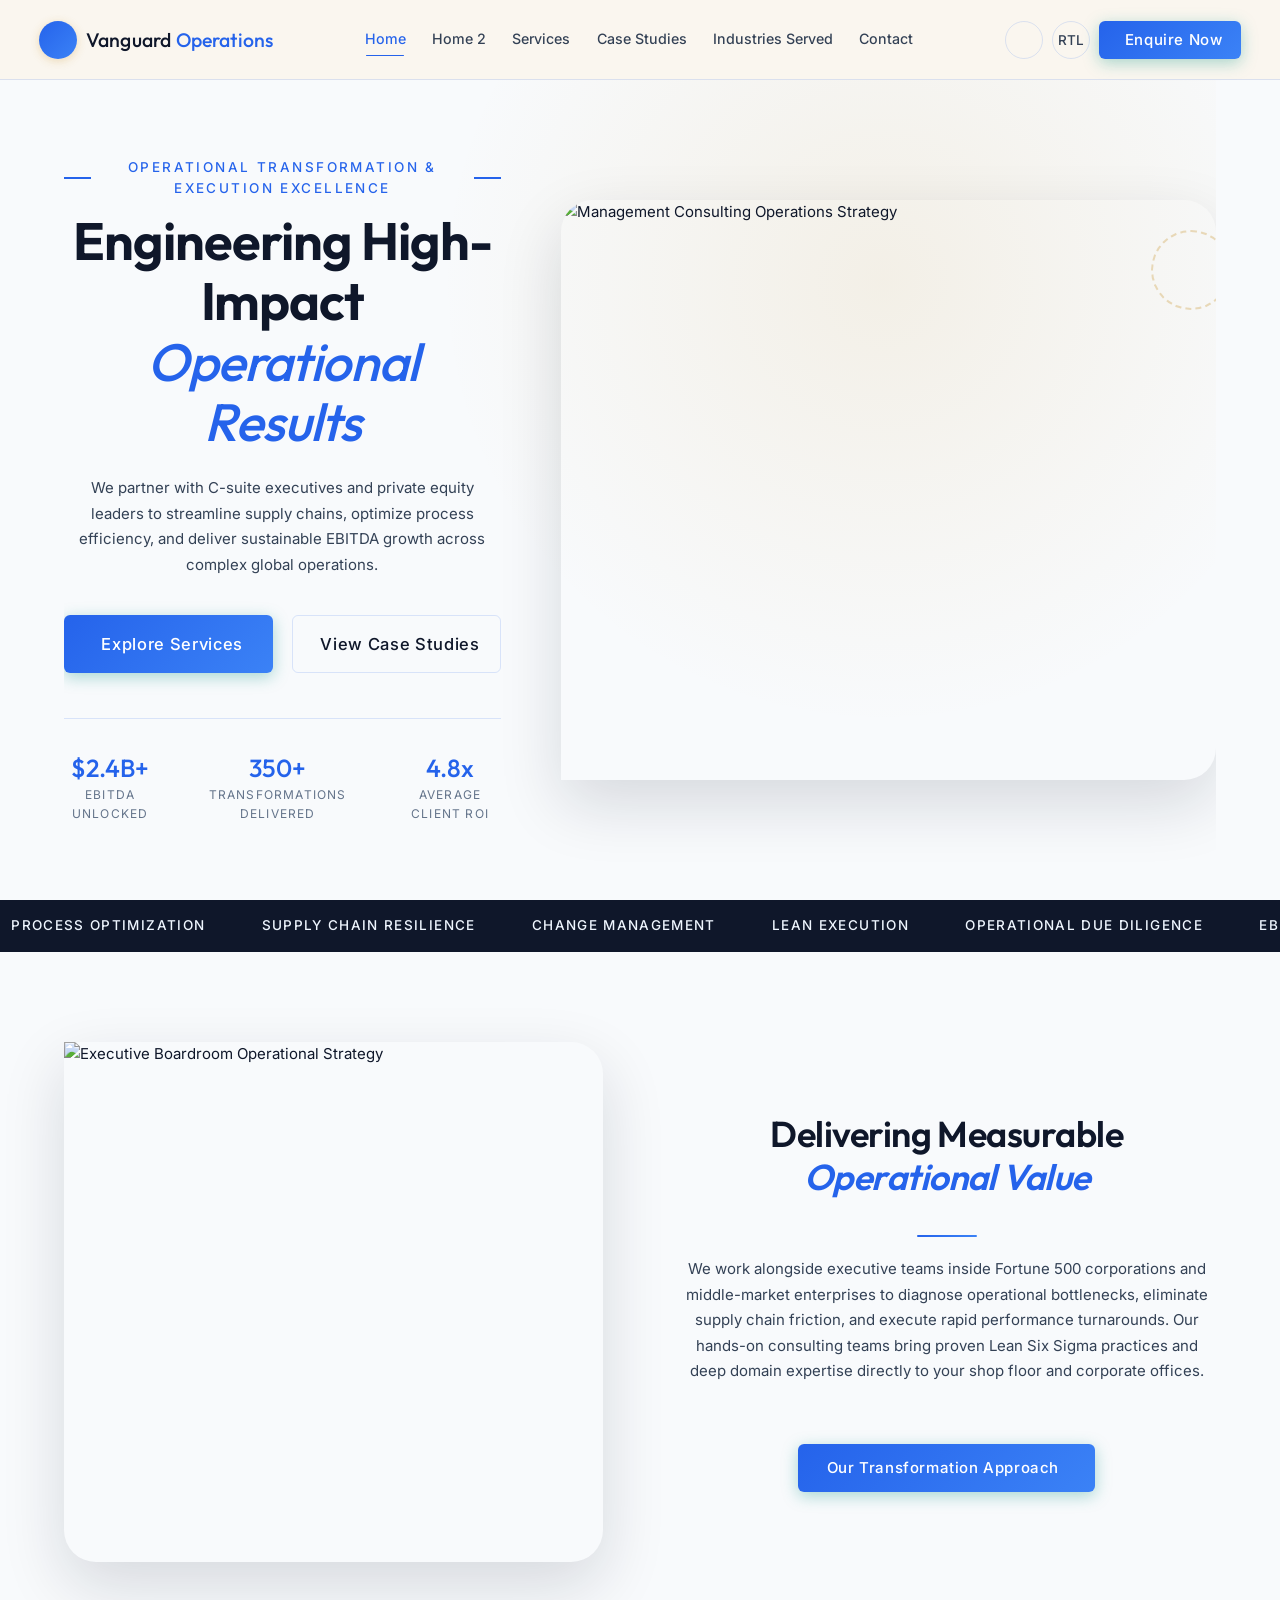
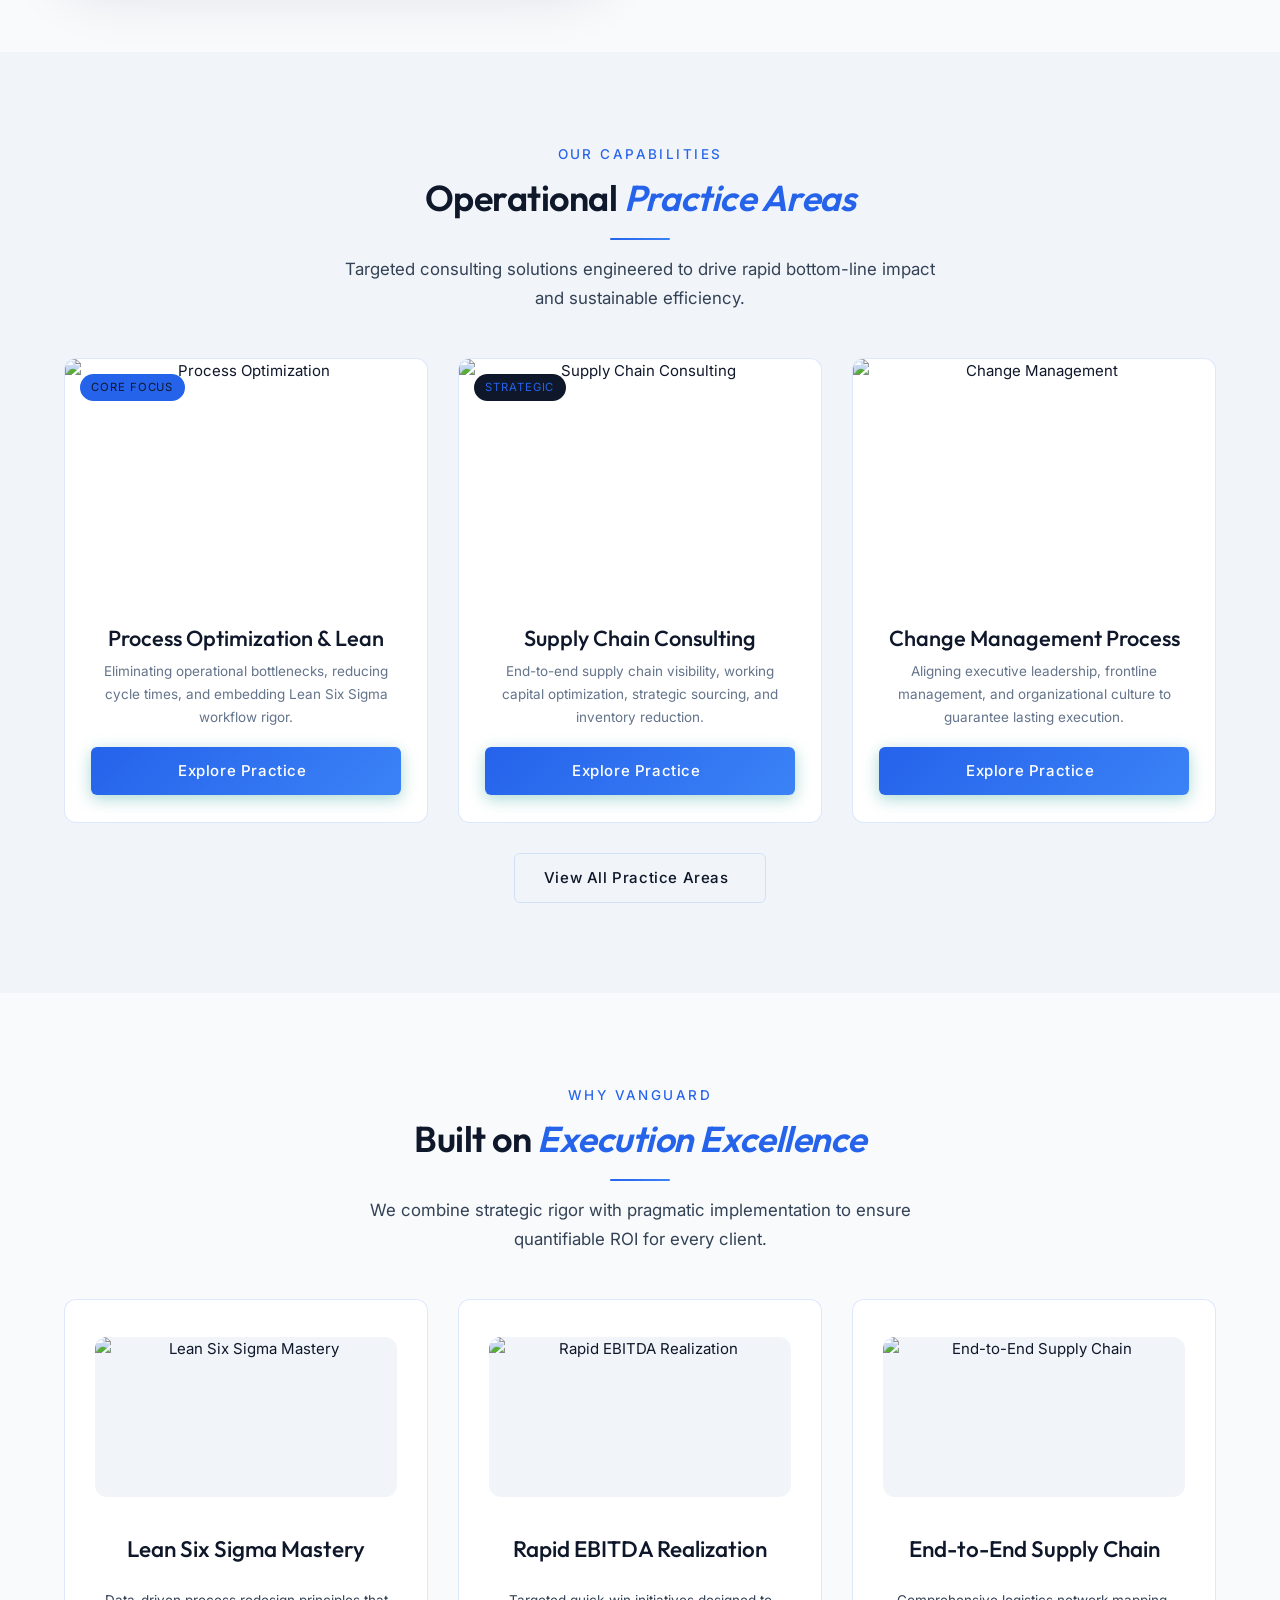
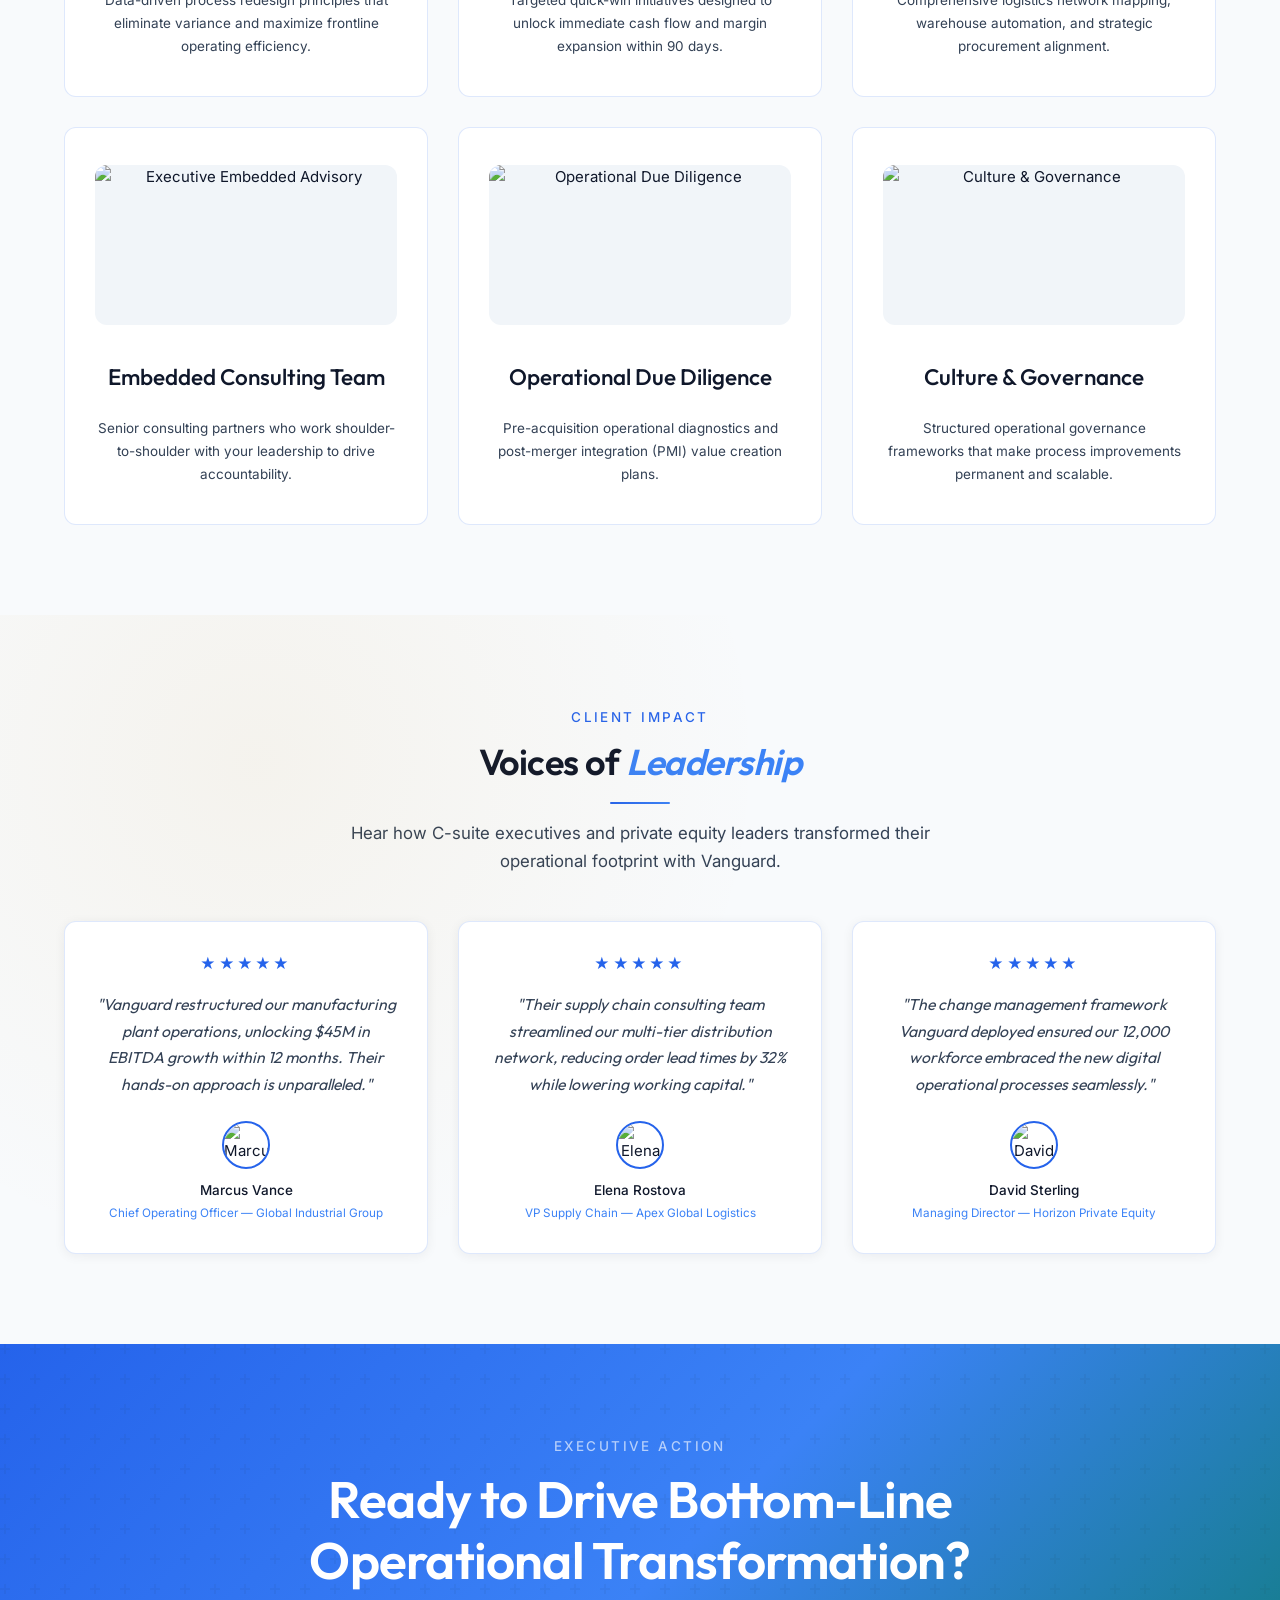
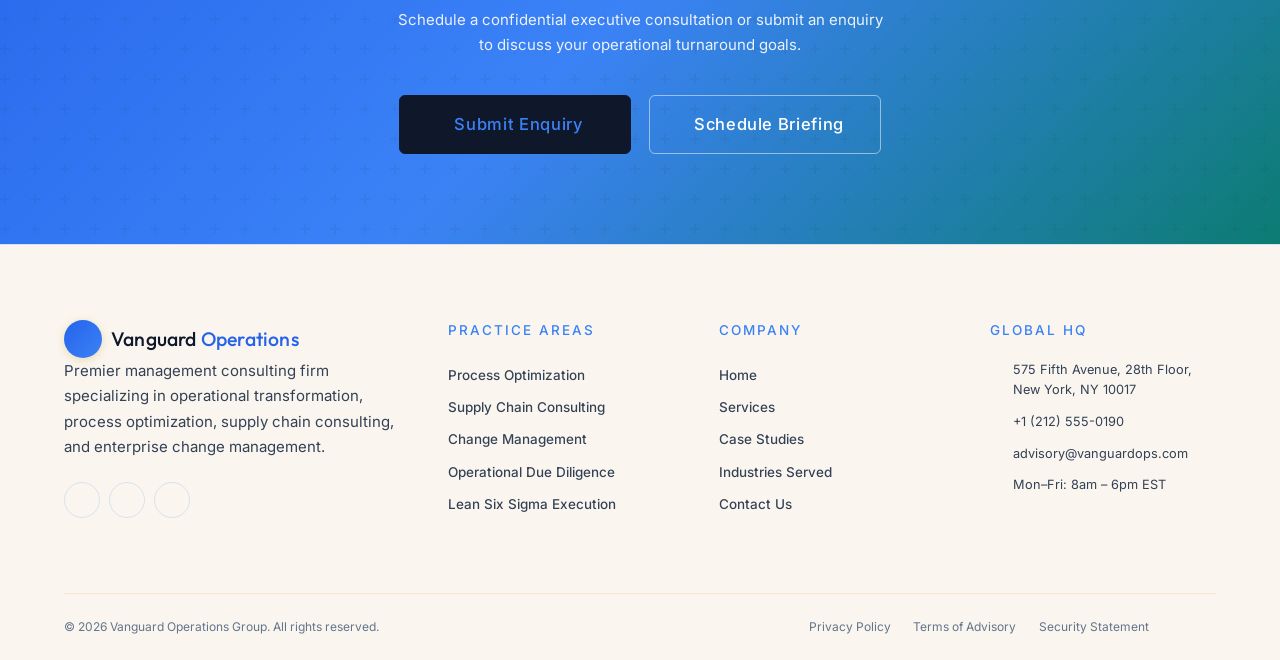
==== commit ed47965f: "U" ====
--- a/index.html
+++ b/index.html
@@ -182,10 +182,7 @@
               <h3>Process Optimization & Lean</h3>
               <p>Eliminating operational bottlenecks, reducing cycle times, and embedding Lean Six Sigma workflow rigor.
               </p>
-              <div class="product-price">
-                <span class="product-price-main">Throughput +35%</span>
-                <span class="product-price-unit">Avg. 90-day impact</span>
-              </div>
+             
               <a href="pages/services.html" class="btn btn-primary w-full">Explore Practice <i
                   class="ri-arrow-right-line"></i></a>
             </div>
@@ -200,10 +197,7 @@
               <h3>Supply Chain Consulting</h3>
               <p>End-to-end supply chain visibility, working capital optimization, strategic sourcing, and inventory
                 reduction.</p>
-              <div class="product-price">
-                <span class="product-price-main">Inventory -28%</span>
-                <span class="product-price-unit">Resilience optimized</span>
-              </div>
+             
               <a href="pages/services.html" class="btn btn-primary w-full">Explore Practice <i
                   class="ri-arrow-right-line"></i></a>
             </div>
@@ -214,13 +208,10 @@
                 alt="Change Management" class="product-card-img" loading="lazy" />
             </div>
             <div class="product-card-body">
-              <h3>Change Management</h3>
+              <h3>Change Management Process</h3>
               <p>Aligning executive leadership, frontline management, and organizational culture to guarantee lasting
                 execution.</p>
-              <div class="product-price">
-                <span class="product-price-main">Adoption 98%</span>
-                <span class="product-price-unit">Sustained performance</span>
-              </div>
+              
               <a href="pages/services.html" class="btn btn-primary w-full">Explore Practice <i
                   class="ri-arrow-right-line"></i></a>
             </div>
--- a/assets/css/style.css
+++ b/assets/css/style.css
@@ -436,18 +436,20 @@
 .nav-desktop {
   display: none;
   align-items: center;
+  flex-wrap: nowrap;
   gap: 0.25rem;
 }
 
 .nav-link {
   font-family: var(--font-body);
-  font-size: clamp(0.9rem, 2vw, 1.2rem);
+  font-size: 0.95rem;
   font-weight: 480;
   color: var(--text-secondary);
-  padding: 0.5rem 0.85rem;
+  padding: 0.5rem 0.75rem;
   border-radius: var(--radius-sm);
   transition: var(--transition-fast);
   position: relative;
+  white-space: nowrap;
 }
 
 .nav-link::after {
@@ -1153,14 +1155,15 @@
 
 .product-card-body h3 {
   font-family: var(--font-display);
-  font-size: 2rem;
+  font-size: 1.6rem;
   font-weight: 520;
   margin-bottom: 0.5rem;
   text-align: center;
-  min-height: 2.6em;
-  display: flex;
-  align-items: center;
+  min-height: 3.2rem;
+  display: flex;
+  align-items: flex-start;
   justify-content: center;
+  line-height: 1.25;
 }
 
 .product-card-body p {
@@ -1169,6 +1172,10 @@
   text-align: center;
   color: var(--text-muted);
   flex-grow: 1;
+  min-height: 4.2rem;
+  display: flex;
+  align-items: flex-start;
+  justify-content: center;
 }
 
 .product-price {
@@ -1184,12 +1191,14 @@
   font-size: 1.5rem;
   font-weight: 500;
   color: var(--gold);
+  white-space: nowrap;
 }
 
 .product-price-unit {
   font-size: 0.8rem;
   font-weight: 400;
   color: var(--text-muted);
+  white-space: nowrap;
 }
 
 @media (max-width: 900px) {
@@ -1953,9 +1962,13 @@
 }
 
 .pricing-features {
-  margin-bottom: 2rem;
+  margin: 0 auto 2rem;
   flex-grow: 1;
-  width: 100%;
+  width: fit-content;
+  max-width: 100%;
+  display: flex;
+  flex-direction: column;
+  align-items: stretch;
 }
 
 .pricing-feature {
@@ -2290,6 +2303,9 @@
   border-radius: 20px;
   margin-bottom: 0.75rem;
   white-space: nowrap;
+  max-width: 100%;
+  overflow: hidden;
+  text-overflow: ellipsis;
 }
 
 @media (max-width: 900px) {
@@ -3503,6 +3519,27 @@
 /* ── Custom Layout Fixes for 360px and Mobile Viewports ── */
 @media (max-width: 768px) {
 
+  .product-price {
+    flex-direction: column;
+    gap: 0.25rem;
+    align-items: center;
+  }
+
+  .product-price-main {
+    white-space: nowrap;
+    font-size: clamp(1rem, 4vw, 1.3rem);
+  }
+
+  .product-price-unit {
+    white-space: nowrap;
+    font-size: 0.78rem;
+  }
+
+  .shop-tag {
+    white-space: nowrap;
+    font-size: clamp(0.68rem, 3.2vw, 0.78rem);
+  }
+
   h1,
   .hero h1,
   .shop-hero h1 {
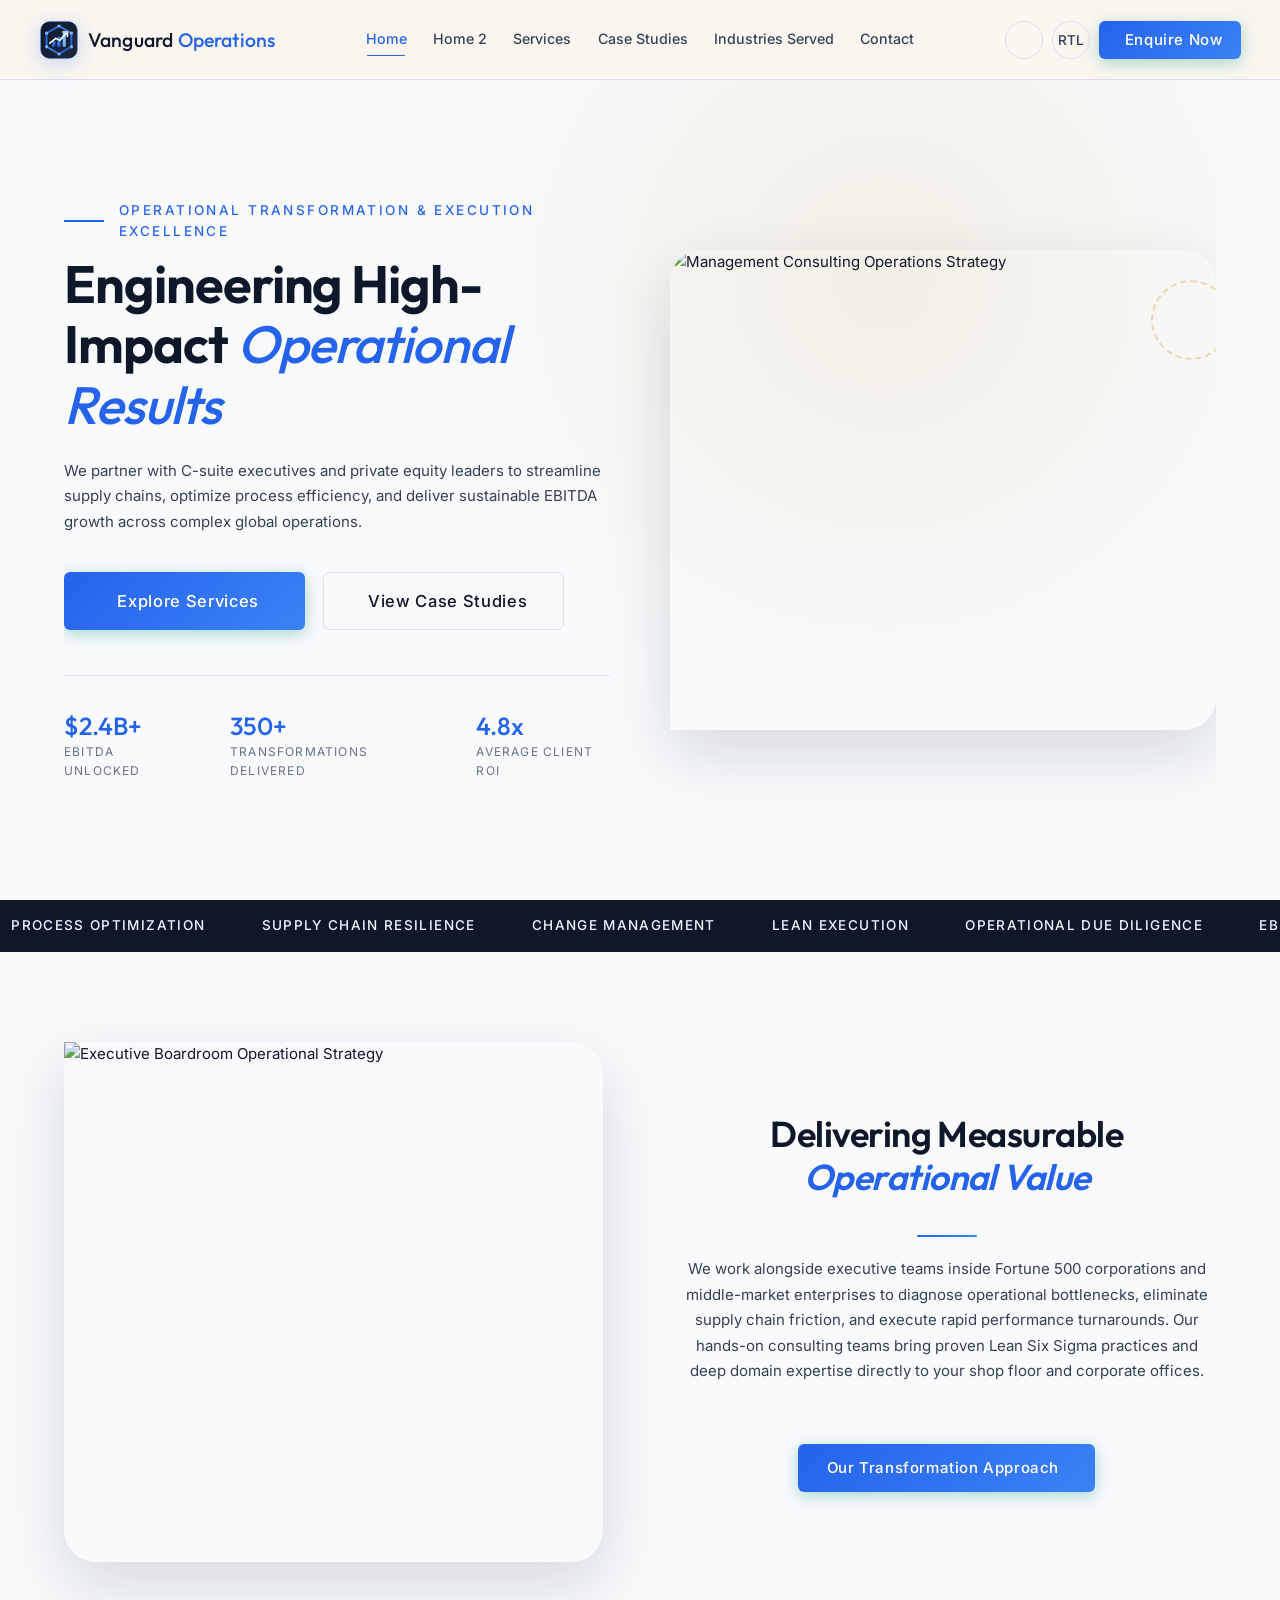
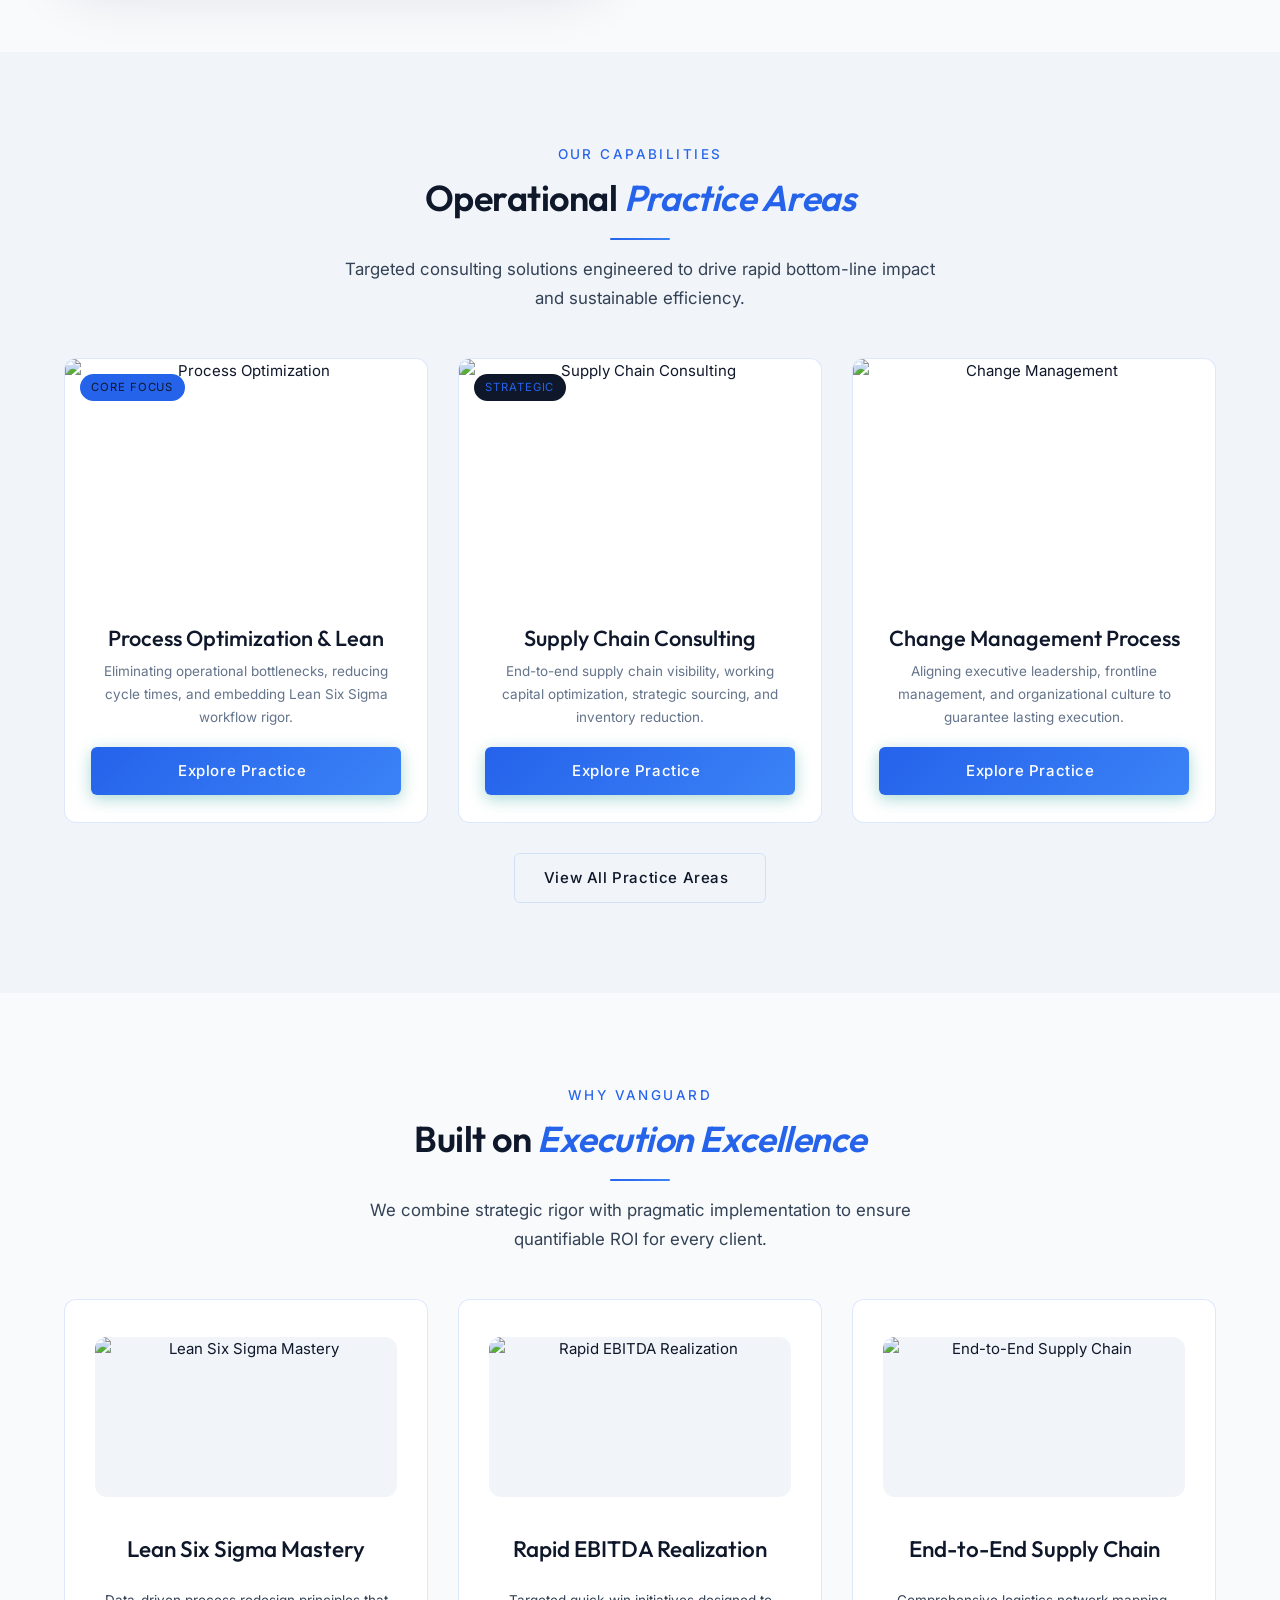
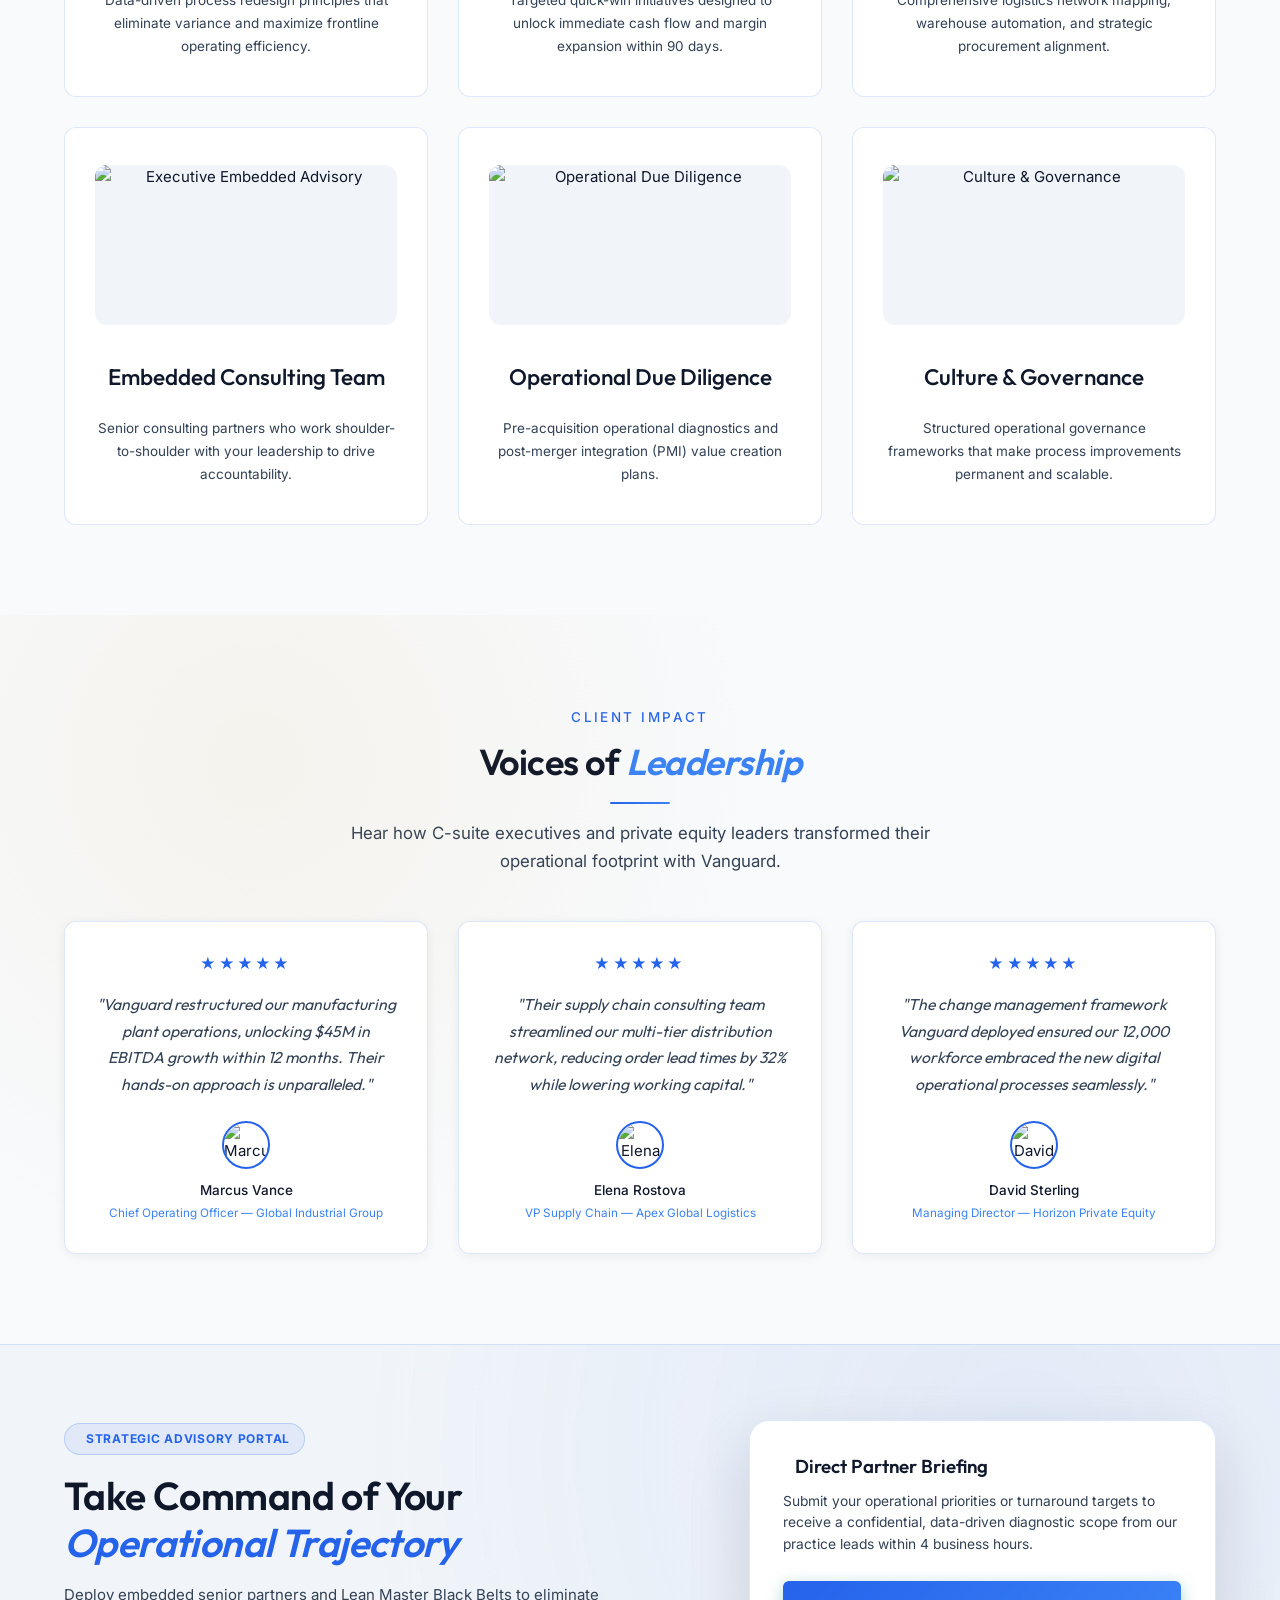
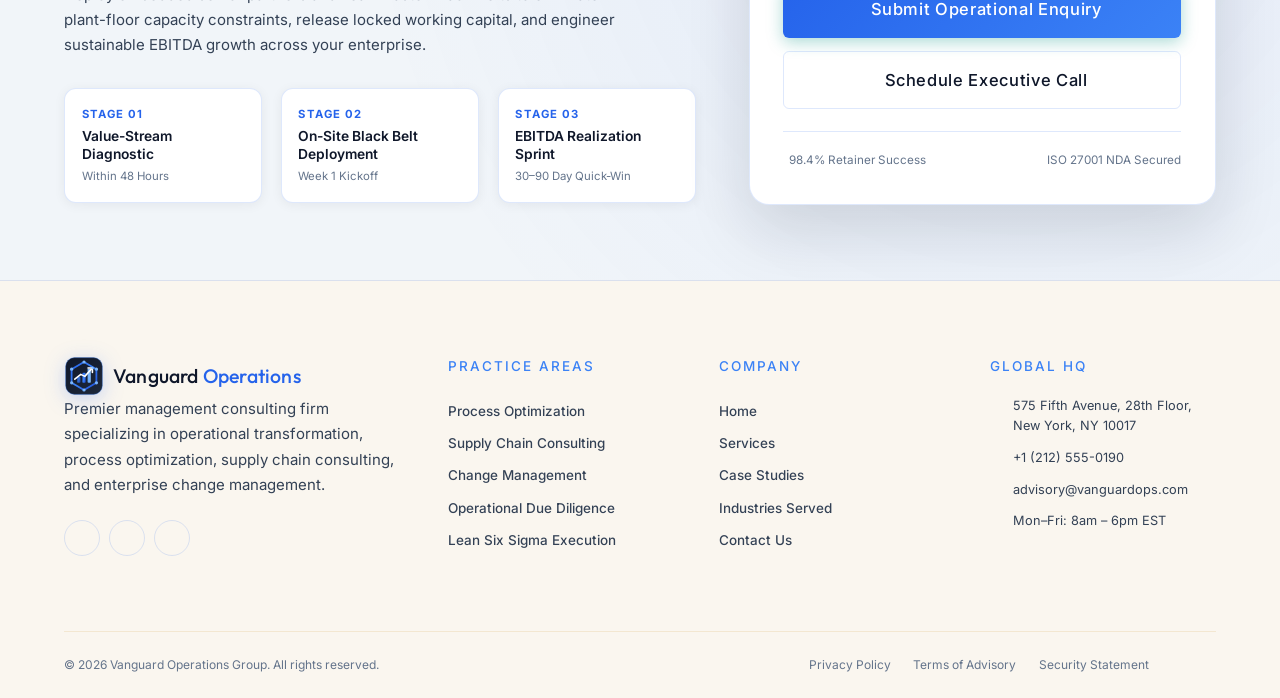
==== commit 528f23ce: "U" ====
--- a/index.html
+++ b/index.html
@@ -24,7 +24,7 @@
   <header class="header" id="header">
     <div class="header-inner">
       <a href="index.html" class="brand">
-        <div class="brand-logo"><i class="ri-line-chart-line"></i></div>
+        <div class="brand-logo"><img src="assets/images/logo-icon.svg" alt="Vanguard Operations Logo" width="40" height="40" /></div>
         <div>
           <div class="brand-name">Vanguard <span>Operations</span></div>
         </div>
@@ -338,17 +338,58 @@
       </div>
     </section>
 
-    <!-- ── SECTION 6: CTA ── -->
-    <section class="cta-section reveal">
-      <div class="container">
-        <span class="section-label" style="opacity:0.8">Executive Action</span>
-        <h2>Ready to Drive Bottom-Line <br>Operational Transformation?</h2>
-        <p>Schedule a confidential executive consultation or submit an enquiry to discuss your operational turnaround
-          goals.</p>
-        <div class="cta-btns">
-          <a href="pages/contact.html" class="btn btn-dark btn-lg"><i class="ri-mail-send-line"></i> Submit Enquiry</a>
-          <a href="pages/contact.html" class="btn btn-outline-white btn-lg"><i class="ri-phone-line"></i> Schedule
-            Briefing</a>
+    <!-- ── SECTION 6: Executive Command Center & Strategic Advisory Portal ── -->
+    <section class="prefooter-executive-command reveal">
+      <div class="container">
+        <div class="exec-command-grid">
+          <div class="exec-command-info">
+            <div class="exec-pill-badge">
+              <i class="ri-compass-3-line"></i> Strategic Advisory Portal
+            </div>
+            <h2>Take Command of Your <br><em>Operational Trajectory</em></h2>
+            <p class="exec-command-desc">
+              Deploy embedded senior partners and Lean Master Black Belts to eliminate plant-floor capacity constraints, release locked working capital, and engineer sustainable EBITDA growth across your enterprise.
+            </p>
+            <div class="exec-milestones">
+              <div class="exec-milestone-item">
+                <div class="milestone-step-num">STAGE 01</div>
+                <div class="milestone-step-title">Value-Stream Diagnostic</div>
+                <div class="milestone-step-time">Within 48 Hours</div>
+              </div>
+              <div class="exec-milestone-item">
+                <div class="milestone-step-num">STAGE 02</div>
+                <div class="milestone-step-title">On-Site Black Belt Deployment</div>
+                <div class="milestone-step-time">Week 1 Kickoff</div>
+              </div>
+              <div class="exec-milestone-item">
+                <div class="milestone-step-num">STAGE 03</div>
+                <div class="milestone-step-title">EBITDA Realization Sprint</div>
+                <div class="milestone-step-time">30–90 Day Quick-Win</div>
+              </div>
+            </div>
+          </div>
+
+          <div class="exec-action-card">
+            <div class="exec-action-header">
+              <i class="ri-shield-star-line"></i>
+              <h3>Direct Partner Briefing</h3>
+            </div>
+            <p>
+              Submit your operational priorities or turnaround targets to receive a confidential, data-driven diagnostic scope from our practice leads within 4 business hours.
+            </p>
+            <div class="exec-action-btns">
+              <a href="pages/enquire.html" class="btn btn-primary btn-lg w-full">
+                <i class="ri-mail-send-line"></i> Submit Operational Enquiry
+              </a>
+              <a href="pages/contact.html" class="btn btn-secondary btn-lg w-full">
+                <i class="ri-phone-line"></i> Schedule Executive Call
+              </a>
+            </div>
+            <div class="exec-trust-strip">
+              <span><i class="ri-check-double-line" style="color:#60a5fa"></i> 98.4% Retainer Success</span>
+              <span><i class="ri-lock-2-line" style="color:#60a5fa"></i> ISO 27001 NDA Secured</span>
+            </div>
+          </div>
         </div>
       </div>
     </section>
@@ -361,7 +402,7 @@
       <div class="footer-grid">
         <div class="footer-brand">
           <a href="index.html" class="brand">
-            <div class="brand-logo"><i class="ri-line-chart-line"></i></div>
+            <div class="brand-logo"><img src="assets/images/logo-icon.svg" alt="Vanguard Operations Logo" width="40" height="40" /></div>
             <div class="brand-name">Vanguard <span>Operations</span></div>
           </a>
           <p class="footer-desc">Premier management consulting firm specializing in operational transformation, process
--- a/assets/css/style.css
+++ b/assets/css/style.css
@@ -47,6 +47,7 @@
   --transition: all 0.35s cubic-bezier(0.25, 0.46, 0.45, 0.94);
   --transition-fast: all 0.2s ease;
   --header-h: 80px;
+  --hero-h: clamp(800px, calc(100vh - var(--header-h)), 900px);
   --section-pad: 100px;
   --container: 1280px;
 }
@@ -102,18 +103,16 @@
   font-family: var(--font-body);
 }
 
-/* ── Scrollbar ──────────────────────────────────────────── */
+/* ── Scrollbar (hidden site-wide; scrolling still works) ───── */
+html {
+  scrollbar-width: none;
+  -ms-overflow-style: none;
+}
+
 ::-webkit-scrollbar {
-  width: 6px;
-}
-
-::-webkit-scrollbar-track {
-  background: var(--bg-secondary);
-}
-
-::-webkit-scrollbar-thumb {
-  background: var(--gold);
-  border-radius: 3px;
+  display: none;
+  width: 0;
+  height: 0;
 }
 
 /* ── Container ──────────────────────────────────────────── */
@@ -298,7 +297,7 @@
 }
 
 .btn-dark:hover {
-  background: #2d1c0c;
+  background: #1e293b;
   transform: translateY(-2px);
   box-shadow: var(--shadow-md);
 }
@@ -392,22 +391,30 @@
 }
 
 .brand-logo {
-  width: 38px;
-  height: 38px;
-  background: linear-gradient(135deg, var(--gold), var(--gold-light));
-  border-radius: 50%;
+  width: 40px;
+  height: 40px;
   display: flex;
   align-items: center;
   justify-content: center;
-  font-size: 1.1rem;
-  color: var(--espresso);
-  font-weight: 500;
-  box-shadow: 0 2px 10px rgba(200, 146, 42, 0.3);
+  border-radius: var(--radius-sm);
   transition: var(--transition);
-}
-
-.brand:hover .brand-logo {
-  transform: rotate(10deg) scale(1.05);
+  flex-shrink: 0;
+}
+
+.brand-logo img,
+.brand-logo svg {
+  width: 100%;
+  height: 100%;
+  object-fit: contain;
+  display: block;
+  transition: var(--transition);
+  filter: drop-shadow(0 4px 10px rgba(37, 99, 235, 0.25));
+}
+
+.brand:hover .brand-logo img,
+.brand:hover .brand-logo svg {
+  transform: translateY(-2px) scale(1.08);
+  filter: drop-shadow(0 6px 16px rgba(37, 99, 235, 0.45));
 }
 
 .brand-name {
@@ -653,13 +660,13 @@
 
 /* ── Hero Section ───────────────────────────────────────── */
 .hero {
-  min-height: calc(100vh - var(--header-h));
+  min-height: var(--hero-h);
+  box-sizing: border-box;
   display: grid;
-  grid-template-columns: 0.8fr 1.2fr;
-  /* Increased image side width */
+  grid-template-columns: minmax(0, 1fr) minmax(0, 1fr);
   align-items: center;
   gap: 4rem;
-  padding: 5rem 0;
+  padding: 3rem 0;
   position: relative;
   overflow: hidden;
 }
@@ -682,16 +689,17 @@
   animation: fadeInUp 0.9s ease both;
   display: flex;
   flex-direction: column;
-  align-items: center;
-  text-align: center;
+  align-items: flex-start;
+  text-align: left;
 }
 
 .hero-eyebrow {
   display: inline-flex;
   align-items: center;
-  justify-content: center;
+  justify-content: flex-start;
+  text-align: left;
   gap: 1rem;
-  font-size: clamp(0.9rem, 2vw, 1.2rem);
+  font-size: clamp(0.85rem, 1.4vw, 1.05rem);
   font-weight: 480;
   letter-spacing: 0.2em;
   text-transform: uppercase;
@@ -699,10 +707,10 @@
   margin-bottom: 1.5rem;
 }
 
-.hero-eyebrow::before,
-.hero-eyebrow::after {
+.hero-eyebrow::before {
   content: '';
   display: block;
+  flex-shrink: 0;
   width: 40px;
   height: 1.5px;
   background: var(--gold);
@@ -710,7 +718,9 @@
 
 .hero h1 {
   font-family: var(--font-display);
-  font-size: clamp(4.5rem, 8vw, 6rem);
+  font-size: clamp(2.8rem, 4.6vw, 4.2rem);
+  line-height: 1.12;
+  text-align: left;
   font-weight: 580;
   margin-bottom: 1.5rem;
   color: var(--text-primary);
@@ -727,8 +737,9 @@
   color: var(--text-secondary);
   margin-bottom: 2.5rem;
   max-width: 540px;
-  margin-left: auto;
-  margin-right: auto;
+  margin-left: 0;
+  margin-right: 0;
+  text-align: left;
   line-height: 1.8;
 }
 
@@ -737,9 +748,9 @@
   grid-auto-flow: column;
   grid-auto-columns: 1fr;
   gap: 1.25rem;
-  justify-content: center;
+  justify-content: flex-start;
   max-width: max-content;
-  margin: 0 auto;
+  margin: 0;
 }
 
 .hero-ctas .btn {
@@ -754,7 +765,7 @@
     grid-template-columns: 1fr;
     width: 100%;
     max-width: 280px;
-    margin: 0 auto;
+    margin: 0;
   }
 }
 
@@ -764,7 +775,8 @@
   margin-top: 3rem;
   padding-top: 2.5rem;
   border-top: 1px solid var(--border);
-  justify-content: center;
+  justify-content: flex-start;
+  text-align: left;
   width: 100%;
 }
 
@@ -794,7 +806,8 @@
 
 .hero-img-main {
   width: 100%;
-  height: 580px;
+  height: 480px;
+  display: block;
   object-fit: cover;
   border-radius: var(--radius-xl) var(--radius-xl) var(--radius-xl) 0;
   box-shadow: var(--shadow-lg);
@@ -852,8 +865,7 @@
 
 @media (max-width: 1024px) {
   .hero {
-    grid-template-columns: 1fr;
-    text-align: center;
+    grid-template-columns: minmax(0, 1fr);
     padding: 3rem 0;
     min-height: auto;
   }
@@ -867,15 +879,12 @@
   }
 
   .hero-desc {
-    margin: 0 auto 2rem;
-  }
-
-  .hero-ctas {
-    justify-content: center;
+    margin: 0 0 2rem;
   }
 
   .hero-stats {
-    justify-content: center;
+    flex-wrap: wrap;
+    gap: 2rem;
   }
 
   .hero-img-main {
@@ -2194,8 +2203,9 @@
 
 /* ── Services Page ──────────────────────────────────────── */
 .shop-hero {
-  padding: 5rem 0 4rem;
-  background: linear-gradient(160deg, var(--espresso) 0%, #2d1c0c 100%);
+  padding: 5.5rem 0 4.5rem;
+  background: linear-gradient(135deg, var(--bg-secondary) 0%, var(--gold-pale) 60%, var(--bg-primary) 100%);
+  border-bottom: 1px solid var(--border);
   text-align: center;
   position: relative;
   overflow: hidden;
@@ -2205,7 +2215,8 @@
   content: '';
   position: absolute;
   inset: 0;
-  background: radial-gradient(ellipse at center, rgba(200, 146, 42, 0.15) 0%, transparent 70%);
+  background: radial-gradient(ellipse at center, rgba(37, 99, 235, 0.08) 0%, transparent 70%);
+  pointer-events: none;
 }
 
 .shop-hero .container {
@@ -2214,17 +2225,27 @@
 }
 
 .shop-hero h1 {
-  color: var(--ivory);
+  color: var(--text-primary);
+  font-size: clamp(2.2rem, 5vw, 4rem);
+  font-weight: 600;
+  letter-spacing: -0.015em;
+}
+
+.shop-hero h1 em {
+  color: var(--gold);
+  font-style: italic;
 }
 
 .shop-hero .section-label {
-  color: var(--gold-light);
+  color: var(--gold);
 }
 
 .shop-hero p {
-  color: rgba(250, 246, 238, 0.7);
-  max-width: 600px;
-  margin: 0 auto;
+  color: var(--text-secondary);
+  max-width: 650px;
+  margin: 1rem auto 0;
+  font-size: clamp(1rem, 2vw, 1.15rem);
+  line-height: 1.7;
 }
 
 .shop-grid {
@@ -2425,7 +2446,7 @@
 .calc-result {
   margin-top: 1.5rem;
   padding: 1.5rem;
-  background: linear-gradient(135deg, var(--espresso) 0%, #2d1c0c 100%);
+  background: linear-gradient(135deg, var(--espresso) 0%, #1e293b 100%);
   border-radius: var(--radius-md);
   text-align: center;
   display: none;
@@ -2458,10 +2479,11 @@
   }
 }
 
-/* ── About Page ─────────────────────────────────────────── */
+/* ── About Page & Subpages ───────────────────────────────── */
 .page-hero {
-  padding: 5rem 0 4rem;
-  background: linear-gradient(160deg, var(--espresso) 0%, #2d1c0c 100%);
+  padding: 5.5rem 0 4.5rem;
+  background: linear-gradient(135deg, var(--bg-secondary) 0%, var(--gold-pale) 60%, var(--bg-primary) 100%);
+  border-bottom: 1px solid var(--border);
   text-align: center;
   position: relative;
   overflow: hidden;
@@ -2471,7 +2493,8 @@
   content: '';
   position: absolute;
   inset: 0;
-  background: radial-gradient(ellipse at center, rgba(200, 146, 42, 0.15) 0%, transparent 70%);
+  background: radial-gradient(ellipse at center, rgba(37, 99, 235, 0.08) 0%, transparent 70%);
+  pointer-events: none;
 }
 
 .page-hero .container {
@@ -2480,14 +2503,27 @@
 }
 
 .page-hero h1 {
-  color: var(--ivory);
-  font-size: clamp(2rem, 5vw, 4rem);
+  color: var(--text-primary);
+  font-size: clamp(2.2rem, 5vw, 4rem);
+  font-weight: 600;
+  letter-spacing: -0.015em;
+}
+
+.page-hero h1 em {
+  color: var(--gold);
+  font-style: italic;
+}
+
+.page-hero .section-label {
+  color: var(--gold);
 }
 
 .page-hero p {
-  color: rgba(250, 246, 238, 0.7);
-  max-width: 600px;
+  color: var(--text-secondary);
+  max-width: 650px;
   margin: 1rem auto 0;
+  font-size: clamp(1rem, 2vw, 1.15rem);
+  line-height: 1.7;
 }
 
 .team-grid {
@@ -2912,15 +2948,18 @@
 .auth-card-logo {
   width: 56px;
   height: 56px;
-  background: linear-gradient(135deg, var(--gold), var(--gold-light));
-  border-radius: 50%;
   display: flex;
   align-items: center;
   justify-content: center;
-  font-size: 1.4rem;
-  color: var(--espresso);
   margin: 0 auto 1.25rem;
-  box-shadow: var(--shadow-gold);
+}
+
+.auth-card-logo img,
+.auth-card-logo svg {
+  width: 100%;
+  height: 100%;
+  object-fit: contain;
+  filter: drop-shadow(0 6px 16px rgba(37, 99, 235, 0.35));
 }
 
 .auth-card-header h2 {
@@ -4129,4 +4168,1866 @@
     gap: 1rem;
     margin-bottom: 1rem;
   }
+}
+
+/* ── Executive Guidelines Section ───────────────────────── */
+.executive-guidelines-section {
+  padding: var(--section-pad) 0;
+  background: var(--bg-secondary);
+  position: relative;
+}
+
+.guidelines-grid {
+  display: grid;
+  grid-template-columns: repeat(3, 1fr);
+  gap: 2rem;
+  margin-bottom: 3rem;
+}
+
+.guideline-card {
+  background: var(--bg-card);
+  border: 1px solid var(--border);
+  border-radius: var(--radius-md);
+  padding: 2.25rem 2rem;
+  transition: var(--transition);
+  display: flex;
+  flex-direction: column;
+  position: relative;
+}
+
+.guideline-card:hover {
+  transform: translateY(-6px);
+  box-shadow: var(--shadow-lg);
+  border-color: rgba(37, 99, 235, 0.4);
+}
+
+.guideline-icon {
+  width: 52px;
+  height: 52px;
+  background: linear-gradient(135deg, rgba(37, 99, 235, 0.1), rgba(59, 130, 246, 0.2));
+  border-radius: var(--radius-sm);
+  display: flex;
+  align-items: center;
+  justify-content: center;
+  font-size: 1.4rem;
+  color: var(--gold);
+  margin-bottom: 1.25rem;
+}
+
+.guideline-badge {
+  position: absolute;
+  top: 1.75rem;
+  right: 1.75rem;
+  font-size: 0.72rem;
+  font-weight: 600;
+  letter-spacing: 0.12em;
+  text-transform: uppercase;
+  color: var(--gold);
+  background: var(--gold-pale);
+  padding: 0.3rem 0.65rem;
+  border-radius: 20px;
+}
+
+.guideline-card h3 {
+  font-size: 1.35rem;
+  font-weight: 600;
+  color: var(--text-primary);
+  margin-bottom: 0.75rem;
+}
+
+.guideline-card p {
+  font-size: 0.92rem;
+  color: var(--text-secondary);
+  line-height: 1.65;
+  margin-bottom: 1.5rem;
+  flex-grow: 1;
+}
+
+.guideline-list {
+  display: flex;
+  flex-direction: column;
+  gap: 0.6rem;
+  border-top: 1px solid var(--border);
+  padding-top: 1.25rem;
+}
+
+.guideline-list li {
+  font-size: 0.85rem;
+  color: var(--text-secondary);
+  display: flex;
+  align-items: center;
+  gap: 0.5rem;
+}
+
+.guideline-list li i {
+  color: var(--gold);
+  font-size: 0.95rem;
+  flex-shrink: 0;
+}
+
+.guidelines-action-card {
+  background: linear-gradient(135deg, var(--espresso) 0%, #1E293B 100%);
+  border-radius: var(--radius-lg);
+  padding: 2.5rem 3rem;
+  display: flex;
+  align-items: center;
+  justify-content: space-between;
+  gap: 2rem;
+  box-shadow: var(--shadow-md);
+  color: var(--ivory);
+}
+
+.guidelines-action-content {
+  display: flex;
+  align-items: center;
+  gap: 1.5rem;
+}
+
+.guidelines-action-icon {
+  width: 60px;
+  height: 60px;
+  background: rgba(37, 99, 235, 0.2);
+  border: 1px solid rgba(59, 130, 246, 0.4);
+  border-radius: 50%;
+  display: flex;
+  align-items: center;
+  justify-content: center;
+  font-size: 1.8rem;
+  color: var(--gold-light);
+  flex-shrink: 0;
+}
+
+.guidelines-action-content h3 {
+  color: var(--ivory);
+  font-size: 1.4rem;
+  font-weight: 600;
+  margin-bottom: 0.3rem;
+}
+
+.guidelines-action-content p {
+  color: rgba(248, 250, 252, 0.75);
+  font-size: 0.92rem;
+  max-width: 580px;
+}
+
+@media (max-width: 1024px) {
+  .guidelines-grid {
+    grid-template-columns: 1fr 1fr;
+  }
+  .guidelines-action-card {
+    flex-direction: column;
+    text-align: center;
+  }
+  .guidelines-action-content {
+    flex-direction: column;
+    text-align: center;
+  }
+}
+
+@media (max-width: 640px) {
+  .guidelines-grid {
+    grid-template-columns: 1fr;
+  }
+}
+
+/* ════════════════════════════════════════════════════════════
+   HOME 2 HERO SECTION: Executive Control Tower Architecture
+   ════════════════════════════════════════════════════════════ */
+
+.hero-v2-section {
+  position: relative;
+  box-sizing: border-box;
+  display: flex;
+  flex-direction: column;
+  min-height: var(--hero-h);
+  padding: 3rem 0 0;
+  background: radial-gradient(ellipse at 80% 25%, rgba(37, 99, 235, 0.09) 0%, transparent 60%),
+              linear-gradient(180deg, var(--bg-primary) 0%, var(--bg-secondary) 100%);
+  overflow: hidden;
+  border-bottom: 1px solid var(--border);
+}
+
+.hero-v2-section::before {
+  content: "";
+  position: absolute;
+  inset: 0;
+  background-image: 
+    linear-gradient(to right, rgba(37, 99, 235, 0.04) 1px, transparent 1px),
+    linear-gradient(to bottom, rgba(37, 99, 235, 0.04) 1px, transparent 1px);
+  background-size: 40px 40px;
+  pointer-events: none;
+}
+
+.hero-v2-badge {
+  display: inline-flex;
+  align-items: center;
+  gap: 0.65rem;
+  background: var(--bg-card);
+  border: 1px solid rgba(37, 99, 235, 0.25);
+  box-shadow: var(--shadow-sm);
+  padding: 0.4rem 1rem;
+  border-radius: 999px;
+  font-size: 0.8rem;
+  font-weight: 700;
+  color: var(--gold);
+  letter-spacing: 0.06em;
+  text-transform: uppercase;
+  margin-bottom: 1.5rem;
+}
+
+.hero-v2-pulse {
+  width: 8px;
+  height: 8px;
+  border-radius: 50%;
+  background: var(--gold);
+  box-shadow: 0 0 0 0 rgba(37, 99, 235, 0.7);
+  animation: v2Pulse 2s infinite;
+}
+
+@keyframes v2Pulse {
+  0% {
+    box-shadow: 0 0 0 0 rgba(37, 99, 235, 0.7);
+  }
+  70% {
+    box-shadow: 0 0 0 9px rgba(37, 99, 235, 0);
+  }
+  100% {
+    box-shadow: 0 0 0 0 rgba(37, 99, 235, 0);
+  }
+}
+
+.hero-v2-grid {
+  display: grid;
+  grid-template-columns: minmax(0, 1.15fr) minmax(0, 0.85fr);
+  gap: 3.5rem;
+  align-items: center;
+  width: 100%;
+  margin-bottom: 2rem;
+  position: relative;
+  z-index: 1;
+}
+
+.hero-v2-content h1 {
+  font-family: var(--font-display);
+  font-size: clamp(2.2rem, 3.8vw, 3.4rem);
+  font-weight: 800;
+  color: var(--text-primary);
+  line-height: 1.18;
+  margin-bottom: 1.25rem;
+  letter-spacing: -0.02em;
+}
+
+.hero-v2-gradient-text {
+  background: linear-gradient(135deg, var(--gold) 0%, var(--gold-light) 100%);
+  -webkit-background-clip: text;
+  -webkit-text-fill-color: transparent;
+  display: inline;
+}
+
+.hero-v2-desc {
+  font-size: 1.05rem;
+  color: var(--text-secondary);
+  line-height: 1.65;
+  margin-bottom: 2rem;
+  max-width: 580px;
+}
+
+.hero-v2-ctas {
+  display: flex;
+  gap: 1rem;
+  flex-wrap: wrap;
+  margin-bottom: 2.25rem;
+}
+
+.hero-v2-feature-tags {
+  display: flex;
+  flex-direction: column;
+  gap: 0.65rem;
+  border-left: 2px solid rgba(37, 99, 235, 0.3);
+  padding-left: 1.25rem;
+}
+
+.v2-tag {
+  font-size: 0.85rem;
+  font-weight: 600;
+  color: var(--text-secondary);
+  display: flex;
+  align-items: center;
+  gap: 0.5rem;
+}
+
+.v2-tag i {
+  color: var(--gold);
+  font-size: 1rem;
+}
+
+/* ── Hero 2 Cockpit & Floating Elements ── */
+.hero-v2-cockpit {
+  position: relative;
+  width: 100%;
+}
+
+.hero-v2-image-card {
+  position: relative;
+  border-radius: var(--radius-xl);
+  overflow: hidden;
+  box-shadow: 0 25px 60px rgba(15, 23, 42, 0.16);
+  border: 1px solid var(--border);
+  background: var(--bg-card);
+}
+
+.hero-v2-main-img {
+  width: 100%;
+  height: 480px;
+  object-fit: cover;
+  display: block;
+  transition: transform 0.6s ease;
+}
+
+.hero-v2-image-card:hover .hero-v2-main-img {
+  transform: scale(1.02);
+}
+
+.v2-floating-card {
+  position: absolute;
+  background: rgba(255, 255, 255, 0.94);
+  backdrop-filter: blur(12px);
+  border: 1px solid rgba(37, 99, 235, 0.2);
+  border-radius: var(--radius-md);
+  padding: 0.85rem 1.15rem;
+  box-shadow: 0 12px 35px rgba(15, 23, 42, 0.12);
+  display: flex;
+  align-items: center;
+  gap: 0.85rem;
+  z-index: 2;
+  transition: transform 0.3s ease;
+}
+
+.v2-floating-card:hover {
+  transform: translateY(-3px);
+}
+
+.v2-float-top {
+  top: -1.25rem;
+  right: -1rem;
+}
+
+.v2-float-bottom {
+  bottom: 2.25rem;
+  left: -1.5rem;
+}
+
+.v2-float-icon {
+  width: 42px;
+  height: 42px;
+  border-radius: var(--radius-sm);
+  display: flex;
+  align-items: center;
+  justify-content: center;
+  font-size: 1.25rem;
+  color: #ffffff;
+  flex-shrink: 0;
+}
+
+.pulse-blue {
+  background: linear-gradient(135deg, var(--gold), var(--gold-light));
+  box-shadow: 0 4px 14px rgba(37, 99, 235, 0.3);
+}
+
+.pulse-green {
+  background: linear-gradient(135deg, #10B981, #059669);
+  box-shadow: 0 4px 14px rgba(16, 185, 129, 0.3);
+}
+
+.v2-float-label {
+  font-size: 0.72rem;
+  text-transform: uppercase;
+  letter-spacing: 0.05em;
+  color: var(--text-muted);
+  font-weight: 600;
+}
+
+.v2-float-value {
+  font-family: var(--font-display);
+  font-weight: 800;
+  font-size: 1.1rem;
+  color: var(--text-primary);
+  line-height: 1.2;
+}
+
+.v2-float-sub {
+  font-size: 0.72rem;
+  color: var(--gold);
+  font-weight: 600;
+  display: flex;
+  align-items: center;
+  gap: 0.2rem;
+}
+
+.v2-floating-badge {
+  position: absolute;
+  bottom: -1rem;
+  right: 1.5rem;
+  background: var(--bg-card);
+  border: 1px solid var(--border);
+  border-radius: 999px;
+  padding: 0.45rem 1rem 0.45rem 0.5rem;
+  display: flex;
+  align-items: center;
+  gap: 0.75rem;
+  box-shadow: 0 10px 30px rgba(15, 23, 42, 0.1);
+  z-index: 2;
+  font-size: 0.78rem;
+  color: var(--text-secondary);
+}
+
+.v2-badge-avatar-stack {
+  display: flex;
+}
+
+.v2-badge-avatar-stack img {
+  width: 28px;
+  height: 28px;
+  border-radius: 50%;
+  border: 2px solid var(--bg-card);
+  margin-right: -8px;
+  object-fit: cover;
+}
+
+/* ── Hero 2 Bottom Metrics Ribbon ── */
+.hero-v2-metrics-bar {
+  background: var(--bg-card);
+  border-top: 1px solid var(--border);
+  position: relative;
+  z-index: 2;
+  width: 100%;
+}
+
+.hero-v2-metrics-grid {
+  display: grid;
+  grid-template-columns: repeat(4, 1fr);
+}
+
+.hero-v2-metric-cell {
+  padding: 1.75rem 1.5rem;
+  text-align: center;
+  border-right: 1px solid var(--border);
+  transition: var(--transition-fast);
+}
+
+.hero-v2-metric-cell:last-child {
+  border-right: none;
+}
+
+.hero-v2-metric-cell:hover {
+  background: var(--bg-secondary);
+}
+
+.hero-v2-cell-val {
+  font-family: var(--font-display);
+  font-size: 2.1rem;
+  font-weight: 800;
+  color: var(--gold);
+  line-height: 1.1;
+  margin-bottom: 0.3rem;
+}
+
+.hero-v2-cell-label {
+  font-size: 0.82rem;
+  color: var(--text-secondary);
+  font-weight: 600;
+  letter-spacing: 0.02em;
+}
+
+.hero-v2-cell-sub {
+  font-size: 0.72rem;
+  color: var(--text-muted);
+  margin-top: 0.2rem;
+}
+
+/* Home 2 hero: stretch container so the grid is vertically centred above the metrics bar */
+.hero-v2-section > .container {
+  flex: 1;
+  display: flex;
+  align-items: center;
+  width: 90%;
+  box-sizing: border-box;
+}
+
+.hero-v2-content,
+.hero-v2-cockpit {
+  min-width: 0;
+}
+
+@media (max-width: 1024px) {
+  .hero-v2-section {
+    min-height: auto;
+  }
+  .hero-v2-grid {
+    grid-template-columns: minmax(0, 1fr);
+    gap: 3rem;
+    margin-bottom: 3rem;
+  }
+  .hero-v2-metrics-grid {
+    grid-template-columns: repeat(2, 1fr);
+  }
+  .hero-v2-metric-cell:nth-child(2) {
+    border-right: none;
+  }
+  .hero-v2-metric-cell:nth-child(1),
+  .hero-v2-metric-cell:nth-child(2) {
+    border-bottom: 1px solid var(--border);
+  }
+  .v2-float-top {
+    right: 0.5rem;
+  }
+  .v2-float-bottom {
+    left: 0.5rem;
+  }
+}
+
+@media (max-width: 600px) {
+  .hero-v2-section {
+    padding-top: 2.5rem;
+  }
+  .hero-v2-content h1 {
+    font-size: clamp(1.75rem, 8vw, 2.2rem);
+    overflow-wrap: anywhere;
+  }
+  .hero-v2-badge {
+    font-size: 0.68rem;
+    letter-spacing: 0.03em;
+    max-width: 100%;
+    box-sizing: border-box;
+  }
+  .hero-v2-ctas .btn {
+    white-space: normal;
+  }
+  .v2-tag {
+    align-items: flex-start;
+  }
+  .hero-v2-feature-tags {
+    padding-left: 0.85rem;
+  }
+  .hero-v2-main-img {
+    height: 320px;
+  }
+  .hero-v2-ctas {
+    flex-direction: column;
+    width: 100%;
+  }
+  .hero-v2-ctas .btn {
+    width: 100%;
+    text-align: center;
+    justify-content: center;
+  }
+  .hero-v2-metrics-grid {
+    grid-template-columns: 1fr;
+  }
+  .hero-v2-metric-cell {
+    border-right: none !important;
+    border-bottom: 1px solid var(--border);
+    padding: 1.25rem 1rem;
+  }
+  .hero-v2-metric-cell:last-child {
+    border-bottom: none;
+  }
+  .v2-floating-card {
+    position: static;
+    margin-bottom: 0.75rem;
+    width: 100%;
+    box-sizing: border-box;
+  }
+  .v2-floating-badge {
+    position: static;
+    margin-top: 1rem;
+    border-radius: var(--radius-md);
+    justify-content: center;
+  }
+}
+
+/* ── Consulting Standards Section ───────────────────────── */
+.consulting-standards-section {
+  padding: var(--section-pad) 0;
+  background: var(--bg-primary);
+  position: relative;
+}
+
+.standards-grid {
+  display: grid;
+  grid-template-columns: repeat(4, 1fr);
+  gap: 1.75rem;
+  align-items: stretch;
+}
+
+.standard-card {
+  background: var(--bg-card);
+  border: 1px solid var(--border);
+  border-radius: var(--radius-md);
+  padding: 2.25rem 1.75rem;
+  transition: var(--transition);
+  display: flex;
+  flex-direction: column;
+  align-items: center;
+  text-align: center;
+  height: 100%;
+  position: relative;
+}
+
+.standard-card:hover {
+  transform: translateY(-6px);
+  box-shadow: var(--shadow-lg);
+  border-color: var(--gold);
+}
+
+.standard-header {
+  display: flex;
+  flex-direction: column;
+  align-items: center;
+  justify-content: center;
+  gap: 0.75rem;
+  margin-bottom: 1.25rem;
+  width: 100%;
+}
+
+.standard-icon {
+  width: 52px;
+  height: 52px;
+  background: linear-gradient(135deg, var(--gold), var(--gold-light));
+  border-radius: var(--radius-sm);
+  display: flex;
+  align-items: center;
+  justify-content: center;
+  font-size: 1.4rem;
+  color: #ffffff;
+  box-shadow: 0 4px 14px rgba(37, 99, 235, 0.25);
+  margin: 0 auto;
+}
+
+.standard-tag {
+  font-size: 0.72rem;
+  font-weight: 700;
+  letter-spacing: 0.12em;
+  text-transform: uppercase;
+  color: var(--gold);
+  background: rgba(37, 99, 235, 0.08);
+  padding: 0.25rem 0.65rem;
+  border-radius: 999px;
+  border: 1px solid rgba(37, 99, 235, 0.18);
+  display: inline-block;
+}
+
+.standard-card h3 {
+  font-size: 1.2rem;
+  font-weight: 600;
+  color: var(--text-primary);
+  margin-bottom: 0.75rem;
+  text-align: center;
+  min-height: 3.2rem;
+  display: flex;
+  align-items: center;
+  justify-content: center;
+  line-height: 1.35;
+  width: 100%;
+}
+
+.standard-card p {
+  font-size: 0.88rem;
+  color: var(--text-secondary);
+  line-height: 1.6;
+  margin-bottom: 1.5rem;
+  flex-grow: 1;
+  text-align: center;
+  width: 100%;
+}
+
+.standard-footer {
+  border-top: 1px dashed var(--border);
+  padding-top: 1rem;
+  width: 100%;
+  display: flex;
+  align-items: center;
+  justify-content: center;
+  text-align: center;
+}
+
+.standard-metric {
+  font-size: 0.82rem;
+  font-weight: 600;
+  color: var(--gold);
+  display: inline-flex;
+  align-items: center;
+  justify-content: center;
+  gap: 0.4rem;
+  text-align: center;
+}
+
+@media (max-width: 1024px) {
+  .standards-grid {
+    grid-template-columns: repeat(2, 1fr);
+  }
+}
+
+@media (max-width: 600px) {
+  .standards-grid {
+    grid-template-columns: 1fr;
+  }
+}
+
+/* ── Operational Turnaround Performance Section (Home 2) ── */
+.turnaround-performance-grid {
+  display: grid;
+  grid-template-columns: 1fr 1fr;
+  gap: 2.75rem;
+  align-items: center;
+  margin-top: 2rem;
+}
+
+.turnaround-performance-visual {
+  position: relative;
+}
+
+.turnaround-img-card {
+  position: relative;
+  border-radius: var(--radius-lg);
+  overflow: hidden;
+  box-shadow: var(--shadow-lg);
+  border: 1px solid var(--border);
+  background: var(--bg-card);
+}
+
+.turnaround-perf-img {
+  width: 100%;
+  height: 460px;
+  object-fit: cover;
+  display: block;
+  transition: transform 0.6s ease;
+}
+
+.turnaround-img-card:hover .turnaround-perf-img {
+  transform: scale(1.03);
+}
+
+.turnaround-visual-badge {
+  position: absolute;
+  bottom: 1.5rem;
+  left: 1.5rem;
+  background: rgba(15, 23, 42, 0.92);
+  backdrop-filter: blur(10px);
+  border: 1px solid rgba(255, 255, 255, 0.15);
+  border-radius: var(--radius-md);
+  padding: 0.85rem 1.25rem;
+  display: flex;
+  align-items: center;
+  gap: 0.9rem;
+  box-shadow: 0 10px 30px rgba(0, 0, 0, 0.35);
+  color: #ffffff;
+}
+
+.visual-badge-icon {
+  width: 44px;
+  height: 44px;
+  border-radius: var(--radius-sm);
+  background: linear-gradient(135deg, var(--gold), var(--gold-light));
+  display: flex;
+  align-items: center;
+  justify-content: center;
+  font-size: 1.35rem;
+  color: #ffffff;
+  flex-shrink: 0;
+}
+
+.visual-badge-val {
+  font-family: var(--font-display);
+  font-weight: 700;
+  font-size: 1.15rem;
+  color: #ffffff;
+  line-height: 1.2;
+}
+
+.visual-badge-label {
+  font-size: 0.74rem;
+  color: #94A3B8;
+  letter-spacing: 0.05em;
+  text-transform: uppercase;
+}
+
+.turnaround-visual-stamp {
+  position: absolute;
+  top: 1.25rem;
+  right: 1.25rem;
+  background: rgba(37, 99, 235, 0.92);
+  color: #ffffff;
+  font-size: 0.75rem;
+  font-weight: 700;
+  letter-spacing: 0.06em;
+  padding: 0.45rem 1rem;
+  border-radius: 999px;
+  display: inline-flex;
+  align-items: center;
+  gap: 0.4rem;
+  backdrop-filter: blur(8px);
+  box-shadow: 0 4px 14px rgba(0, 0, 0, 0.2);
+}
+
+@media (max-width: 900px) {
+  .turnaround-performance-grid {
+    grid-template-columns: 1fr;
+  }
+  .turnaround-perf-img {
+    height: 340px;
+  }
+}
+
+/* ════════════════════════════════════════════════════════════
+   UNIQUE BESPOKE PRE-FOOTER SECTIONS
+   ════════════════════════════════════════════════════════════ */
+
+/* ── 1. Index Page: Executive Turnaround Command Center ── */
+/* ── 1. Index Page: Executive Turnaround Command Center ── */
+.prefooter-executive-command {
+  padding: 5rem 0;
+  background: radial-gradient(circle at 80% 20%, rgba(37, 99, 235, 0.08) 0%, transparent 60%),
+              var(--bg-secondary);
+  color: var(--text-primary);
+  position: relative;
+  overflow: hidden;
+  border-top: 1px solid var(--border);
+  box-sizing: border-box;
+}
+
+.exec-command-grid {
+  display: grid;
+  grid-template-columns: 1.15fr 0.85fr;
+  gap: 3.5rem;
+  align-items: center;
+}
+
+.exec-pill-badge {
+  display: inline-flex;
+  align-items: center;
+  gap: 0.5rem;
+  background: rgba(37, 99, 235, 0.08);
+  border: 1px solid rgba(37, 99, 235, 0.22);
+  color: var(--gold);
+  padding: 0.35rem 0.9rem;
+  border-radius: 999px;
+  font-size: 0.8rem;
+  font-weight: 700;
+  letter-spacing: 0.06em;
+  text-transform: uppercase;
+  margin-bottom: 1.25rem;
+}
+
+.exec-command-info h2 {
+  font-family: var(--font-display);
+  font-size: clamp(1.8rem, 3.2vw, 2.6rem);
+  color: var(--text-primary);
+  line-height: 1.2;
+  margin-bottom: 1.1rem;
+}
+
+.exec-command-info h2 em {
+  color: var(--gold);
+  font-style: italic;
+}
+
+.exec-command-desc {
+  font-size: 1rem;
+  color: var(--text-secondary);
+  line-height: 1.65;
+  margin-bottom: 2rem;
+  max-width: 580px;
+}
+
+.exec-milestones {
+  display: grid;
+  grid-template-columns: repeat(3, 1fr);
+  gap: 1.25rem;
+}
+
+.exec-milestone-item {
+  background: var(--bg-card);
+  border: 1px solid var(--border);
+  border-radius: var(--radius-md);
+  padding: 1.1rem;
+  transition: var(--transition);
+  box-shadow: var(--shadow-sm);
+  box-sizing: border-box;
+}
+
+.exec-milestone-item:hover {
+  background: var(--bg-card);
+  border-color: var(--gold);
+  transform: translateY(-3px);
+  box-shadow: var(--shadow-md);
+}
+
+.milestone-step-num {
+  font-size: 0.75rem;
+  font-weight: 700;
+  color: var(--gold);
+  letter-spacing: 0.1em;
+  margin-bottom: 0.3rem;
+}
+
+.milestone-step-title {
+  font-size: 0.92rem;
+  font-weight: 600;
+  color: var(--text-primary);
+  line-height: 1.3;
+}
+
+.milestone-step-time {
+  font-size: 0.76rem;
+  color: var(--text-muted);
+  margin-top: 0.25rem;
+}
+
+.exec-action-card {
+  background: var(--bg-card);
+  border: 1px solid var(--border);
+  border-radius: var(--radius-lg);
+  padding: 2.25rem;
+  box-shadow: var(--shadow-lg);
+  position: relative;
+  box-sizing: border-box;
+  max-width: 100%;
+}
+
+.exec-action-header {
+  display: flex;
+  align-items: center;
+  gap: 0.75rem;
+  margin-bottom: 0.85rem;
+}
+
+.exec-action-header i {
+  font-size: 1.5rem;
+  color: var(--gold);
+}
+
+.exec-action-header h3 {
+  font-size: 1.25rem;
+  color: var(--text-primary);
+  margin: 0;
+  font-family: var(--font-display);
+}
+
+.exec-action-card p {
+  font-size: 0.92rem;
+  color: var(--text-secondary);
+  line-height: 1.55;
+  margin-bottom: 1.75rem;
+}
+
+.exec-action-btns {
+  display: flex;
+  flex-direction: column;
+  gap: 0.85rem;
+}
+
+.exec-trust-strip {
+  display: flex;
+  align-items: center;
+  justify-content: space-between;
+  margin-top: 1.5rem;
+  padding-top: 1.25rem;
+  border-top: 1px solid var(--border);
+  font-size: 0.78rem;
+  color: var(--text-muted);
+  flex-wrap: wrap;
+  gap: 0.5rem;
+}
+
+.exec-trust-strip span {
+  display: flex;
+  align-items: center;
+  gap: 0.35rem;
+}
+
+.exec-trust-strip span i {
+  color: var(--gold);
+}
+
+/* ── 2. Home 2: Contractual ROI & Guarantee Showcase ── */
+.prefooter-guarantee-showcase {
+  padding: 5rem 0;
+  background: var(--bg-secondary);
+  border-top: 1px solid var(--border);
+  position: relative;
+}
+
+.guarantee-showcase-box {
+  background: var(--bg-card);
+  border: 1px solid var(--border);
+  border-radius: var(--radius-xl);
+  padding: 3.5rem 3rem;
+  box-shadow: var(--shadow-lg);
+  position: relative;
+  overflow: hidden;
+}
+
+.guarantee-showcase-box::before {
+  content: "";
+  position: absolute;
+  top: 0;
+  left: 0;
+  right: 0;
+  height: 4px;
+  background: linear-gradient(90deg, var(--gold), var(--gold-light), #60a5fa);
+}
+
+.guarantee-box-header {
+  display: flex;
+  justify-content: space-between;
+  align-items: flex-end;
+  margin-bottom: 2.75rem;
+  flex-wrap: wrap;
+  gap: 1.5rem;
+}
+
+.guarantee-box-header h2 {
+  font-size: clamp(1.8rem, 2.5vw, 2.3rem);
+  color: var(--text-primary);
+  margin-top: 0.5rem;
+  line-height: 1.25;
+}
+
+.guarantee-cards-row {
+  display: grid;
+  grid-template-columns: repeat(3, 1fr);
+  gap: 1.75rem;
+  margin-bottom: 2.5rem;
+}
+
+.guarantee-pill-card {
+  background: var(--bg-secondary);
+  border: 1px solid var(--border);
+  border-radius: var(--radius-md);
+  padding: 1.75rem;
+  transition: var(--transition);
+  display: flex;
+  flex-direction: column;
+}
+
+.guarantee-pill-card:hover {
+  transform: translateY(-4px);
+  border-color: var(--gold);
+  box-shadow: var(--shadow-md);
+}
+
+.guarantee-pill-icon {
+  width: 44px;
+  height: 44px;
+  border-radius: var(--radius-sm);
+  background: linear-gradient(135deg, var(--gold), var(--gold-light));
+  color: #ffffff;
+  display: flex;
+  align-items: center;
+  justify-content: center;
+  font-size: 1.3rem;
+  margin-bottom: 1.1rem;
+}
+
+.guarantee-pill-card h4 {
+  font-size: 1.15rem;
+  color: var(--text-primary);
+  margin-bottom: 0.6rem;
+}
+
+.guarantee-pill-card p {
+  font-size: 0.88rem;
+  color: var(--text-secondary);
+  line-height: 1.55;
+  margin-bottom: 1rem;
+  flex-grow: 1;
+}
+
+.guarantee-pill-highlight {
+  font-size: 0.8rem;
+  font-weight: 700;
+  color: var(--gold);
+  display: flex;
+  align-items: center;
+  gap: 0.35rem;
+}
+
+.guarantee-action-row {
+  display: flex;
+  justify-content: space-between;
+  align-items: center;
+  padding-top: 2rem;
+  border-top: 1px solid var(--border);
+  flex-wrap: wrap;
+  gap: 1.25rem;
+}
+
+/* ── 3. About Page: Senior Partner Leadership Roundtable ── */
+.prefooter-leadership-roundtable {
+  padding: 5.5rem 0;
+  background: radial-gradient(circle at 15% 50%, rgba(37, 99, 235, 0.12) 0%, transparent 50%),
+              var(--bg-primary);
+  border-top: 1px solid var(--border);
+  position: relative;
+}
+
+.roundtable-grid {
+  display: grid;
+  grid-template-columns: 1.1fr 0.9fr;
+  gap: 3.5rem;
+  align-items: center;
+}
+
+.roundtable-quote-card {
+  background: var(--bg-card);
+  border: 1px solid var(--border);
+  border-radius: var(--radius-lg);
+  padding: 3rem;
+  box-shadow: var(--shadow-md);
+  position: relative;
+}
+
+.quote-mark-icon {
+  font-size: 3rem;
+  color: var(--gold);
+  opacity: 0.35;
+  line-height: 1;
+  margin-bottom: 0.75rem;
+}
+
+.roundtable-quote-text {
+  font-family: var(--font-display);
+  font-size: 1.25rem;
+  font-style: italic;
+  color: var(--text-primary);
+  line-height: 1.6;
+  margin-bottom: 2rem;
+}
+
+.partner-avatars-cluster {
+  display: flex;
+  align-items: center;
+  gap: 1.25rem;
+}
+
+.avatars-overlapping {
+  display: flex;
+}
+
+.avatars-overlapping img {
+  width: 48px;
+  height: 48px;
+  border-radius: 50%;
+  border: 3px solid var(--bg-card);
+  margin-right: -14px;
+  object-fit: cover;
+}
+
+.avatars-meta-title {
+  font-weight: 700;
+  font-size: 0.95rem;
+  color: var(--text-primary);
+}
+
+.avatars-meta-sub {
+  font-size: 0.78rem;
+  color: var(--text-muted);
+}
+
+.roundtable-action-box {
+  background: linear-gradient(135deg, #0f172a 0%, #1e293b 100%);
+  color: #ffffff;
+  border-radius: var(--radius-lg);
+  padding: 2.75rem;
+  box-shadow: var(--shadow-lg);
+  border: 1px solid rgba(59, 130, 246, 0.3);
+}
+
+.roundtable-action-box h3 {
+  font-size: 1.5rem;
+  color: #ffffff;
+  margin-bottom: 0.8rem;
+  font-family: var(--font-display);
+}
+
+.roundtable-action-box p {
+  font-size: 0.92rem;
+  color: #cbd5e1;
+  line-height: 1.6;
+  margin-bottom: 1.5rem;
+}
+
+.roundtable-check-list {
+  list-style: none;
+  margin-bottom: 2rem;
+  display: flex;
+  flex-direction: column;
+  gap: 0.65rem;
+}
+
+.roundtable-check-list li {
+  font-size: 0.86rem;
+  color: #e2e8f0;
+  display: flex;
+  align-items: center;
+  gap: 0.6rem;
+}
+
+.roundtable-check-list li i {
+  color: #60a5fa;
+}
+
+/* ── 4. Services Page: Operational Diagnostic Matrix ── */
+.prefooter-service-matcher {
+  padding: 5.5rem 0;
+  background: var(--bg-secondary);
+  border-top: 1px solid var(--border);
+}
+
+.service-matcher-header {
+  text-align: center;
+  max-width: 760px;
+  margin: 0 auto 3rem;
+}
+
+.service-matrix-grid {
+  display: grid;
+  grid-template-columns: repeat(4, 1fr);
+  gap: 1.5rem;
+  margin-bottom: 3rem;
+}
+
+.service-matrix-card {
+  background: var(--bg-card);
+  border: 1px solid var(--border);
+  border-radius: var(--radius-md);
+  padding: 2rem 1.5rem;
+  transition: var(--transition);
+  display: flex;
+  flex-direction: column;
+  text-align: left;
+}
+
+.service-matrix-card:hover {
+  transform: translateY(-5px);
+  border-color: var(--gold);
+  box-shadow: var(--shadow-md);
+}
+
+.matrix-trigger-tag {
+  font-size: 0.72rem;
+  font-weight: 700;
+  text-transform: uppercase;
+  color: var(--text-muted);
+  letter-spacing: 0.08em;
+  margin-bottom: 0.5rem;
+}
+
+.matrix-problem-title {
+  font-size: 1.05rem;
+  font-weight: 600;
+  color: var(--text-primary);
+  margin-bottom: 0.75rem;
+  line-height: 1.35;
+}
+
+.matrix-solution-badge {
+  font-size: 0.8rem;
+  color: var(--gold);
+  background: rgba(37, 99, 235, 0.08);
+  padding: 0.35rem 0.65rem;
+  border-radius: var(--radius-sm);
+  margin-bottom: 1rem;
+  display: inline-block;
+  font-weight: 600;
+}
+
+.matrix-desc {
+  font-size: 0.85rem;
+  color: var(--text-secondary);
+  line-height: 1.5;
+  flex-grow: 1;
+}
+
+.service-matcher-banner {
+  background: var(--bg-card);
+  border: 1px solid var(--border);
+  border-radius: var(--radius-lg);
+  padding: 2.25rem 3rem;
+  display: flex;
+  justify-content: space-between;
+  align-items: center;
+  box-shadow: var(--shadow-sm);
+  flex-wrap: wrap;
+  gap: 1.5rem;
+}
+
+/* ── 5. Case Studies Page: Interactive ROI & Savings Calculator ── */
+.prefooter-roi-calc {
+  padding: 5rem 0;
+  background: var(--bg-secondary);
+  border-top: 1px solid var(--border);
+  box-sizing: border-box;
+}
+
+.roi-calc-card {
+  background: var(--bg-card);
+  border: 1px solid var(--border);
+  border-radius: var(--radius-xl);
+  padding: 3.5rem;
+  box-shadow: var(--shadow-lg);
+  display: grid;
+  grid-template-columns: 1fr 1.15fr;
+  gap: 3.5rem;
+  align-items: center;
+  box-sizing: border-box;
+  max-width: 100%;
+}
+
+.roi-calc-content h2 {
+  font-size: clamp(1.8rem, 2.5vw, 2.3rem);
+  color: var(--text-primary);
+  margin-bottom: 1rem;
+  line-height: 1.25;
+}
+
+.roi-calc-content p {
+  font-size: 0.95rem;
+  color: var(--text-secondary);
+  line-height: 1.6;
+  margin-bottom: 2rem;
+}
+
+.tier-select-btns {
+  display: flex;
+  gap: 0.65rem;
+  flex-wrap: wrap;
+  margin-bottom: 2rem;
+}
+
+.tier-btn {
+  background: var(--bg-secondary);
+  border: 1px solid var(--border);
+  color: var(--text-secondary);
+  padding: 0.6rem 1.1rem;
+  border-radius: var(--radius-sm);
+  font-size: 0.85rem;
+  font-weight: 600;
+  cursor: pointer;
+  transition: var(--transition-fast);
+}
+
+.tier-btn:hover,
+.tier-btn.active {
+  background: var(--gold);
+  border-color: var(--gold);
+  color: #ffffff;
+}
+
+/* Light theme by default for ROI Display card in light mode */
+.roi-calc-display {
+  background: var(--bg-secondary);
+  border-radius: var(--radius-lg);
+  padding: 2.25rem;
+  color: var(--text-primary);
+  border: 1px solid var(--border);
+  box-shadow: var(--shadow-md);
+  box-sizing: border-box;
+  max-width: 100%;
+}
+
+.roi-display-header {
+  font-size: 0.8rem;
+  text-transform: uppercase;
+  letter-spacing: 0.1em;
+  color: var(--text-primary);
+  font-weight: 700;
+  margin-bottom: 1.5rem;
+  display: flex;
+  align-items: center;
+  justify-content: space-between;
+  flex-wrap: wrap;
+  gap: 0.5rem;
+}
+
+.roi-display-header span i {
+  color: var(--gold);
+  margin-right: 0.35rem;
+}
+
+.roi-display-header span:last-child,
+.roi-badge-pill {
+  background: rgba(37, 99, 235, 0.1);
+  color: var(--gold);
+  border: 1px solid rgba(37, 99, 235, 0.25);
+  padding: 0.25rem 0.7rem;
+  border-radius: 999px;
+  font-size: 0.72rem;
+  font-weight: 700;
+}
+
+.roi-metrics-preview {
+  display: grid;
+  grid-template-columns: 1fr 1fr;
+  gap: 1.25rem;
+  margin-bottom: 2rem;
+}
+
+.roi-stat-box {
+  background: var(--bg-card);
+  border: 1px solid var(--border);
+  border-radius: var(--radius-md);
+  padding: 1.25rem;
+  box-shadow: var(--shadow-sm);
+  box-sizing: border-box;
+}
+
+.roi-stat-val {
+  font-family: var(--font-display);
+  font-size: 1.7rem;
+  font-weight: 800;
+  color: var(--gold);
+  line-height: 1.2;
+}
+
+.roi-stat-label {
+  font-size: 0.78rem;
+  color: var(--text-secondary);
+  margin-top: 0.35rem;
+  font-weight: 600;
+}
+
+.roi-calc-actions {
+  display: flex;
+  gap: 0.9rem;
+  flex-wrap: wrap;
+}
+
+/* ── 6. Industries Page: Sector Benchmark Hotline ── */
+.prefooter-industry-benchmarks {
+  padding: 5.5rem 0;
+  background: var(--bg-primary);
+  border-top: 1px solid var(--border);
+}
+
+.benchmark-portal-card {
+  background: var(--bg-card);
+  border: 1px solid var(--border);
+  border-radius: var(--radius-xl);
+  padding: 3.5rem;
+  box-shadow: var(--shadow-md);
+}
+
+.benchmark-portal-header {
+  display: flex;
+  justify-content: space-between;
+  align-items: flex-end;
+  margin-bottom: 2.5rem;
+  flex-wrap: wrap;
+  gap: 1.5rem;
+}
+
+.benchmark-sectors-grid {
+  display: grid;
+  grid-template-columns: repeat(3, 1fr);
+  gap: 1.5rem;
+  margin-bottom: 2.75rem;
+}
+
+.sector-kpi-card {
+  background: var(--bg-secondary);
+  border: 1px solid var(--border);
+  border-radius: var(--radius-md);
+  padding: 1.5rem;
+  transition: var(--transition);
+}
+
+.sector-kpi-card:hover {
+  transform: translateY(-4px);
+  border-color: var(--gold);
+  box-shadow: var(--shadow-sm);
+}
+
+.sector-kpi-top {
+  display: flex;
+  justify-content: space-between;
+  align-items: center;
+  margin-bottom: 0.75rem;
+}
+
+.sector-kpi-name {
+  font-size: 0.95rem;
+  font-weight: 600;
+  color: var(--text-primary);
+}
+
+.sector-kpi-num {
+  font-size: 1.2rem;
+  font-weight: 700;
+  color: var(--gold);
+  font-family: var(--font-display);
+}
+
+.sector-kpi-sub {
+  font-size: 0.8rem;
+  color: var(--text-muted);
+}
+
+.benchmark-cta-footer {
+  display: flex;
+  justify-content: space-between;
+  align-items: center;
+  padding-top: 2rem;
+  border-top: 1px solid var(--border);
+  flex-wrap: wrap;
+  gap: 1.25rem;
+}
+
+/* ── 7. Blog Page: Executive Intelligence Dispatch & Whitepaper Hub ── */
+.prefooter-executive-dispatch {
+  padding: 5.5rem 0;
+  background: linear-gradient(135deg, #0b1329 0%, #0f172a 100%);
+  color: #ffffff;
+  border-top: 1px solid rgba(59, 130, 246, 0.25);
+  position: relative;
+}
+
+.dispatch-grid {
+  display: grid;
+  grid-template-columns: 0.8fr 1.2fr;
+  gap: 3.5rem;
+  align-items: center;
+}
+
+.dispatch-report-mockup {
+  background: rgba(30, 41, 59, 0.8);
+  border: 1px solid rgba(59, 130, 246, 0.4);
+  border-radius: var(--radius-lg);
+  padding: 2.5rem;
+  text-align: center;
+  box-shadow: 0 20px 50px rgba(0, 0, 0, 0.45);
+  position: relative;
+}
+
+.report-badge {
+  display: inline-block;
+  background: var(--gold);
+  color: #ffffff;
+  font-size: 0.75rem;
+  font-weight: 700;
+  padding: 0.3rem 0.8rem;
+  border-radius: 999px;
+  text-transform: uppercase;
+  margin-bottom: 1.25rem;
+}
+
+.report-mockup-title {
+  font-family: var(--font-display);
+  font-size: 1.35rem;
+  color: #ffffff;
+  line-height: 1.3;
+  margin-bottom: 0.75rem;
+}
+
+.report-mockup-sub {
+  font-size: 0.85rem;
+  color: #94a3b8;
+  margin-bottom: 1.5rem;
+}
+
+.report-meta-tag {
+  font-size: 0.78rem;
+  color: #60a5fa;
+  font-weight: 600;
+  display: flex;
+  align-items: center;
+  justify-content: center;
+  gap: 0.4rem;
+}
+
+.dispatch-form-content h2 {
+  font-family: var(--font-display);
+  font-size: clamp(1.8rem, 2.6vw, 2.4rem);
+  color: #ffffff;
+  margin-bottom: 1rem;
+  line-height: 1.25;
+}
+
+.dispatch-form-content p {
+  font-size: 1rem;
+  color: #cbd5e1;
+  line-height: 1.6;
+  margin-bottom: 2rem;
+  max-width: 540px;
+}
+
+.dispatch-input-group {
+  display: flex;
+  gap: 0.75rem;
+  max-width: 520px;
+  margin-bottom: 1rem;
+}
+
+.dispatch-input-group input {
+  flex-grow: 1;
+  background: rgba(255, 255, 255, 0.08);
+  border: 1px solid rgba(255, 255, 255, 0.2);
+  border-radius: var(--radius-sm);
+  padding: 0.9rem 1.25rem;
+  color: #ffffff;
+  font-size: 0.92rem;
+  outline: none;
+  transition: var(--transition-fast);
+}
+
+.dispatch-input-group input:focus {
+  border-color: #60a5fa;
+  background: rgba(255, 255, 255, 0.12);
+}
+
+.dispatch-note {
+  font-size: 0.78rem;
+  color: #94a3b8;
+  display: flex;
+  align-items: center;
+  gap: 0.4rem;
+}
+
+/* ── 8. Enquire Page: 4-Hour Executive SLA Protocol ── */
+.prefooter-sla-protocol {
+  padding: 5rem 0;
+  background: var(--bg-secondary);
+  border-top: 1px solid var(--border);
+}
+
+.sla-protocol-card {
+  background: var(--bg-card);
+  border: 1px solid var(--border);
+  border-radius: var(--radius-xl);
+  padding: 3.5rem;
+  box-shadow: var(--shadow-sm);
+}
+
+.sla-header {
+  text-align: center;
+  max-width: 700px;
+  margin: 0 auto 3rem;
+}
+
+.sla-steps-grid {
+  display: grid;
+  grid-template-columns: repeat(3, 1fr);
+  gap: 2rem;
+  position: relative;
+  margin-bottom: 2.75rem;
+}
+
+.sla-step-item {
+  background: var(--bg-secondary);
+  border: 1px solid var(--border);
+  border-radius: var(--radius-md);
+  padding: 2rem 1.75rem;
+  position: relative;
+  transition: var(--transition);
+}
+
+.sla-step-item:hover {
+  transform: translateY(-4px);
+  border-color: var(--gold);
+  box-shadow: var(--shadow-md);
+}
+
+.sla-step-badge {
+  font-size: 0.75rem;
+  font-weight: 700;
+  color: var(--gold);
+  text-transform: uppercase;
+  letter-spacing: 0.08em;
+  margin-bottom: 0.6rem;
+}
+
+.sla-step-item h4 {
+  font-size: 1.15rem;
+  color: var(--text-primary);
+  margin-bottom: 0.65rem;
+}
+
+.sla-step-item p {
+  font-size: 0.88rem;
+  color: var(--text-secondary);
+  line-height: 1.55;
+}
+
+.sla-urgent-hotline {
+  background: var(--bg-primary);
+  border: 1px dashed var(--border);
+  border-radius: var(--radius-md);
+  padding: 1.5rem 2rem;
+  display: flex;
+  justify-content: space-between;
+  align-items: center;
+  flex-wrap: wrap;
+  gap: 1.25rem;
+}
+
+/* ── Responsive Rules for Unique Pre-Footers ── */
+@media (max-width: 1024px) {
+  .exec-command-grid,
+  .roundtable-grid,
+  .roi-calc-card,
+  .dispatch-grid {
+    grid-template-columns: 1fr;
+    gap: 2.5rem;
+  }
+  .service-matrix-grid {
+    grid-template-columns: repeat(2, 1fr);
+  }
+  .guarantee-cards-row,
+  .benchmark-sectors-grid,
+  .sla-steps-grid {
+    grid-template-columns: 1fr;
+  }
+}
+
+@media (max-width: 768px) {
+  .exec-milestones {
+    grid-template-columns: 1fr;
+  }
+  .service-matrix-grid {
+    grid-template-columns: 1fr;
+  }
+  .roi-metrics-preview {
+    grid-template-columns: 1fr;
+  }
+  .dispatch-input-group {
+    flex-direction: column;
+  }
+  .dispatch-input-group input {
+    width: 100%;
+  }
+  .sla-urgent-hotline,
+  .service-matcher-banner,
+  .guarantee-action-row,
+  .benchmark-cta-footer {
+    flex-direction: column;
+    text-align: center;
+    align-items: center;
+  }
+}
+
+/* ── Specific Mobile Breakpoints (<= 600px & 368px Mobile Fixes) ── */
+@media (max-width: 600px) {
+  .sla-protocol-card,
+  .benchmark-portal-card,
+  .roi-calc-card,
+  .guarantee-showcase-box,
+  .exec-action-card,
+  .roundtable-quote-card,
+  .roundtable-action-box,
+  .dispatch-report-mockup,
+  .service-matcher-banner {
+    padding: 1.5rem 1rem !important;
+    border-radius: var(--radius-md) !important;
+    box-sizing: border-box !important;
+    max-width: 100% !important;
+    overflow: hidden !important;
+  }
+
+  .prefooter-executive-command,
+  .prefooter-guarantee-showcase,
+  .prefooter-leadership-roundtable,
+  .prefooter-service-matcher,
+  .prefooter-roi-calc,
+  .prefooter-industry-benchmarks,
+  .prefooter-executive-dispatch,
+  .prefooter-sla-protocol {
+    padding: 3.25rem 0 !important;
+    overflow-x: hidden !important;
+    box-sizing: border-box !important;
+    width: 100% !important;
+  }
+
+  .sla-urgent-hotline,
+  .service-matcher-banner,
+  .guarantee-action-row,
+  .benchmark-cta-footer {
+    padding: 1.25rem 0.85rem !important;
+    width: 100% !important;
+    box-sizing: border-box !important;
+  }
+
+  .sla-hotline-info {
+    display: flex;
+    flex-direction: column !important;
+    text-align: center !important;
+    align-items: center !important;
+    gap: 0.75rem !important;
+    width: 100% !important;
+  }
+
+  .sla-urgent-hotline .btn,
+  .benchmark-cta-footer .btn,
+  .guarantee-action-row .btn,
+  .service-matcher-banner .btn,
+  .roi-calc-actions .btn,
+  .exec-action-btns .btn {
+    width: 100% !important;
+    text-align: center !important;
+    justify-content: center !important;
+    white-space: normal !important;
+    box-sizing: border-box !important;
+  }
+
+  .tier-select-btns {
+    display: grid !important;
+    grid-template-columns: 1fr 1fr !important;
+    gap: 0.5rem !important;
+    width: 100% !important;
+    box-sizing: border-box !important;
+  }
+
+  .tier-btn {
+    width: 100% !important;
+    text-align: center !important;
+    padding: 0.55rem 0.35rem !important;
+    font-size: 0.78rem !important;
+    box-sizing: border-box !important;
+  }
+
+  .roi-calc-display {
+    padding: 1.25rem 0.85rem !important;
+    width: 100% !important;
+    box-sizing: border-box !important;
+  }
+
+  .exec-trust-strip {
+    flex-direction: column !important;
+    align-items: flex-start !important;
+    gap: 0.5rem !important;
+  }
+}
+
+@media (max-width: 400px) {
+  .tier-select-btns {
+    grid-template-columns: 1fr !important;
+  }
+  .tier-btn {
+    font-size: 0.8rem !important;
+  }
+  .roi-metrics-preview {
+    grid-template-columns: 1fr !important;
+    gap: 0.85rem !important;
+  }
+  .roi-stat-val {
+    font-size: 1.45rem !important;
+  }
+  .roi-stat-box {
+    padding: 1rem 0.75rem !important;
+  }
+  .sector-kpi-top {
+    flex-direction: column !important;
+    align-items: flex-start !important;
+    gap: 0.25rem !important;
+  }
 }
--- a/assets/css/dark-mode.css
+++ b/assets/css/dark-mode.css
@@ -162,6 +162,11 @@
     color: #F8FAFC !important;
 }
 
+[data-theme="dark"] .page-hero h1 em,
+[data-theme="dark"] .shop-hero h1 em {
+    color: #60A5FA !important;
+}
+
 [data-theme="dark"] .page-hero p,
 [data-theme="dark"] .shop-hero p {
     color: #CBD5E1 !important;
@@ -183,4 +188,140 @@
     filter: invert(90%) hue-rotate(180deg) contrast(1.1) brightness(0.9) !important;
 }
 
-
+/* Dark mode for Executive Guidelines & Consulting Standards */
+[data-theme="dark"] .executive-guidelines-section {
+    background: var(--bg-secondary) !important;
+}
+
+[data-theme="dark"] .guideline-card {
+    background: var(--bg-card) !important;
+    border-color: var(--border) !important;
+}
+
+[data-theme="dark"] .guideline-badge {
+    background: rgba(37, 99, 235, 0.2) !important;
+    color: #60A5FA !important;
+}
+
+[data-theme="dark"] .guidelines-action-card {
+    background: linear-gradient(135deg, #0F172A 0%, #1E293B 100%) !important;
+    border: 1px solid rgba(59, 130, 246, 0.3) !important;
+}
+
+[data-theme="dark"] .consulting-standards-section {
+    background: var(--bg-primary) !important;
+}
+
+[data-theme="dark"] .standard-card {
+    background: var(--bg-card) !important;
+    border-color: var(--border) !important;
+}
+
+[data-theme="dark"] .standard-metric {
+    color: #60A5FA !important;
+}
+
+/* Dark mode for turnaround visual and bespoke pre-footer cards */
+[data-theme="dark"] .turnaround-img-card {
+    background: var(--bg-card);
+    border-color: var(--border);
+}
+
+[data-theme="dark"] .guarantee-showcase-box,
+[data-theme="dark"] .roundtable-quote-card,
+[data-theme="dark"] .service-matrix-card,
+[data-theme="dark"] .service-matcher-banner,
+[data-theme="dark"] .roi-calc-card,
+[data-theme="dark"] .benchmark-portal-card,
+[data-theme="dark"] .sla-protocol-card {
+    background: var(--bg-card) !important;
+    border-color: var(--border) !important;
+}
+
+[data-theme="dark"] .guarantee-pill-card,
+[data-theme="dark"] .sector-kpi-card,
+[data-theme="dark"] .sla-step-item {
+    background: var(--bg-secondary) !important;
+    border-color: var(--border) !important;
+}
+
+[data-theme="dark"] .sla-urgent-hotline {
+    background: var(--bg-primary) !important;
+    border-color: var(--border) !important;
+}
+
+[data-theme="dark"] .prefooter-executive-command {
+    background: radial-gradient(circle at 80% 20%, rgba(37, 99, 235, 0.15) 0%, transparent 60%),
+                var(--bg-primary) !important;
+    border-color: var(--border) !important;
+}
+
+[data-theme="dark"] .exec-action-card,
+[data-theme="dark"] .exec-milestone-item {
+    background: var(--bg-card) !important;
+    border-color: var(--border) !important;
+}
+
+[data-theme="dark"] .exec-trust-strip {
+    border-color: var(--border) !important;
+}
+
+[data-theme="dark"] .prefooter-roi-calc {
+    background: var(--bg-primary) !important;
+    border-color: var(--border) !important;
+}
+
+[data-theme="dark"] .roi-calc-display {
+    background: var(--bg-card) !important;
+    border-color: var(--border) !important;
+    color: var(--text-primary) !important;
+}
+
+[data-theme="dark"] .roi-stat-box {
+    background: var(--bg-secondary) !important;
+    border-color: var(--border) !important;
+}
+
+[data-theme="dark"] .roi-stat-val {
+    color: #60A5FA !important;
+}
+
+[data-theme="dark"] .roi-stat-label {
+    color: var(--text-secondary) !important;
+}
+
+[data-theme="dark"] .roi-badge-pill,
+[data-theme="dark"] .roi-display-header span:last-child {
+    background: rgba(96, 165, 250, 0.15) !important;
+    color: #60A5FA !important;
+    border-color: rgba(96, 165, 250, 0.3) !important;
+}
+
+/* Home 2 Hero v2 Dark Mode */
+[data-theme="dark"] .hero-v2-section {
+    background: radial-gradient(ellipse at 80% 25%, rgba(59, 130, 246, 0.12) 0%, transparent 60%),
+                linear-gradient(180deg, var(--bg-primary) 0%, #0c1424 100%) !important;
+}
+
+[data-theme="dark"] .hero-v2-badge,
+[data-theme="dark"] .hero-v2-image-card,
+[data-theme="dark"] .hero-v2-metrics-bar,
+[data-theme="dark"] .v2-floating-badge {
+    background: var(--bg-card) !important;
+    border-color: var(--border) !important;
+}
+
+[data-theme="dark"] .v2-floating-card {
+    background: rgba(30, 41, 59, 0.94) !important;
+    border-color: rgba(59, 130, 246, 0.35) !important;
+    box-shadow: 0 12px 35px rgba(0, 0, 0, 0.4) !important;
+}
+
+[data-theme="dark"] .v2-float-value {
+    color: #ffffff !important;
+}
+
+[data-theme="dark"] .hero-v2-metric-cell:hover {
+    background: var(--bg-secondary) !important;
+}
+
